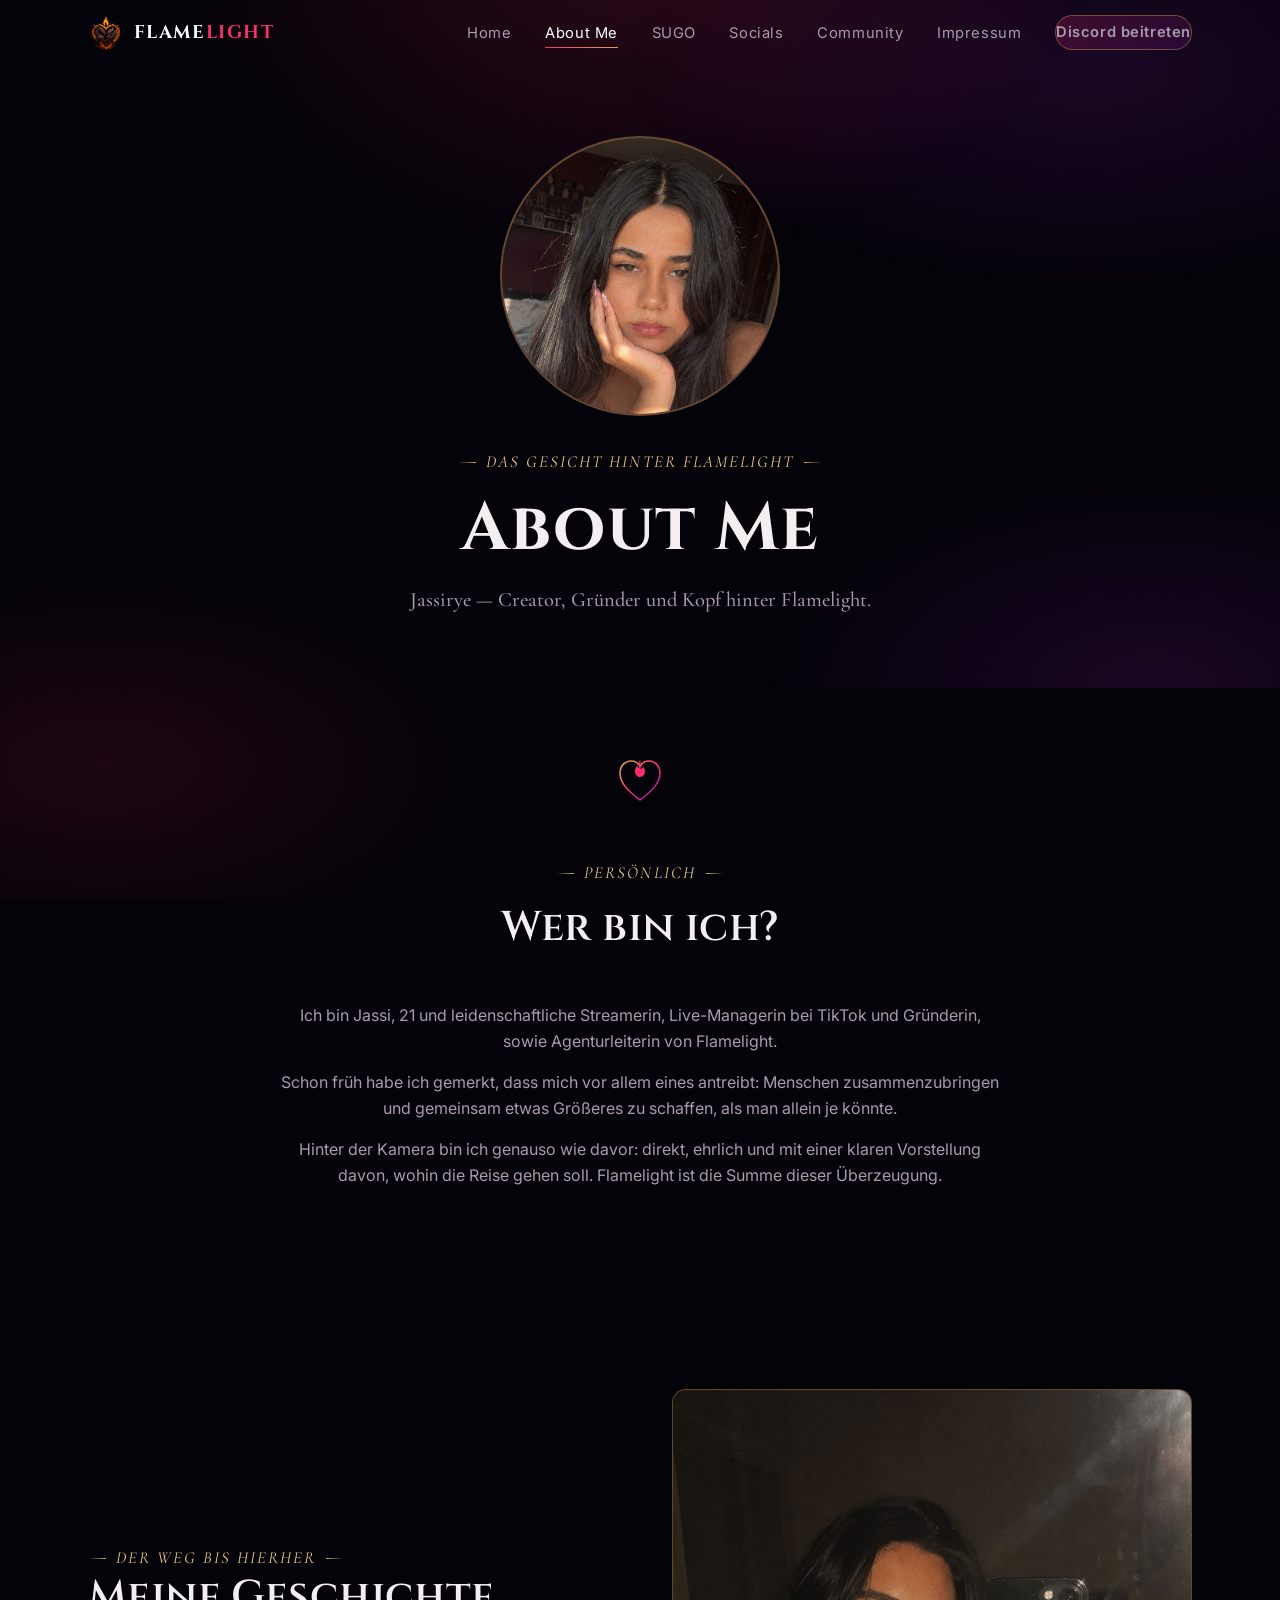
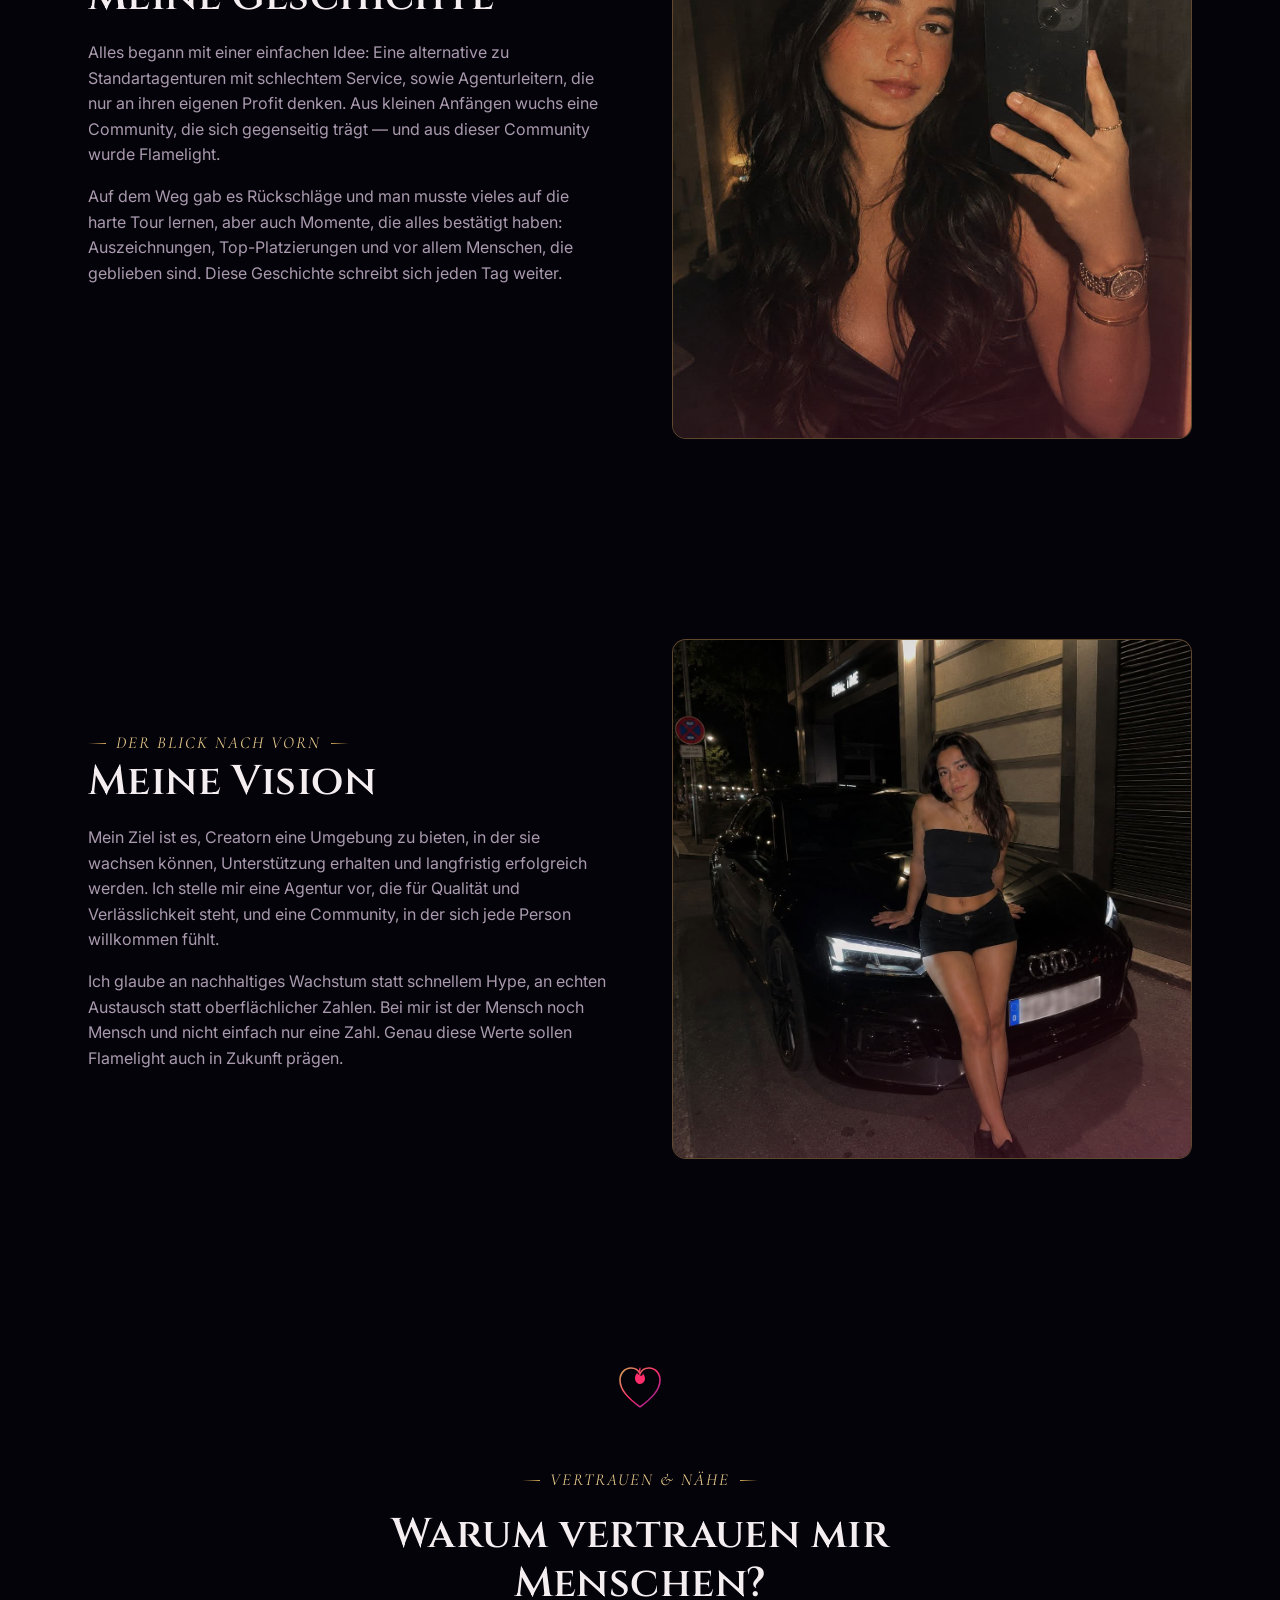
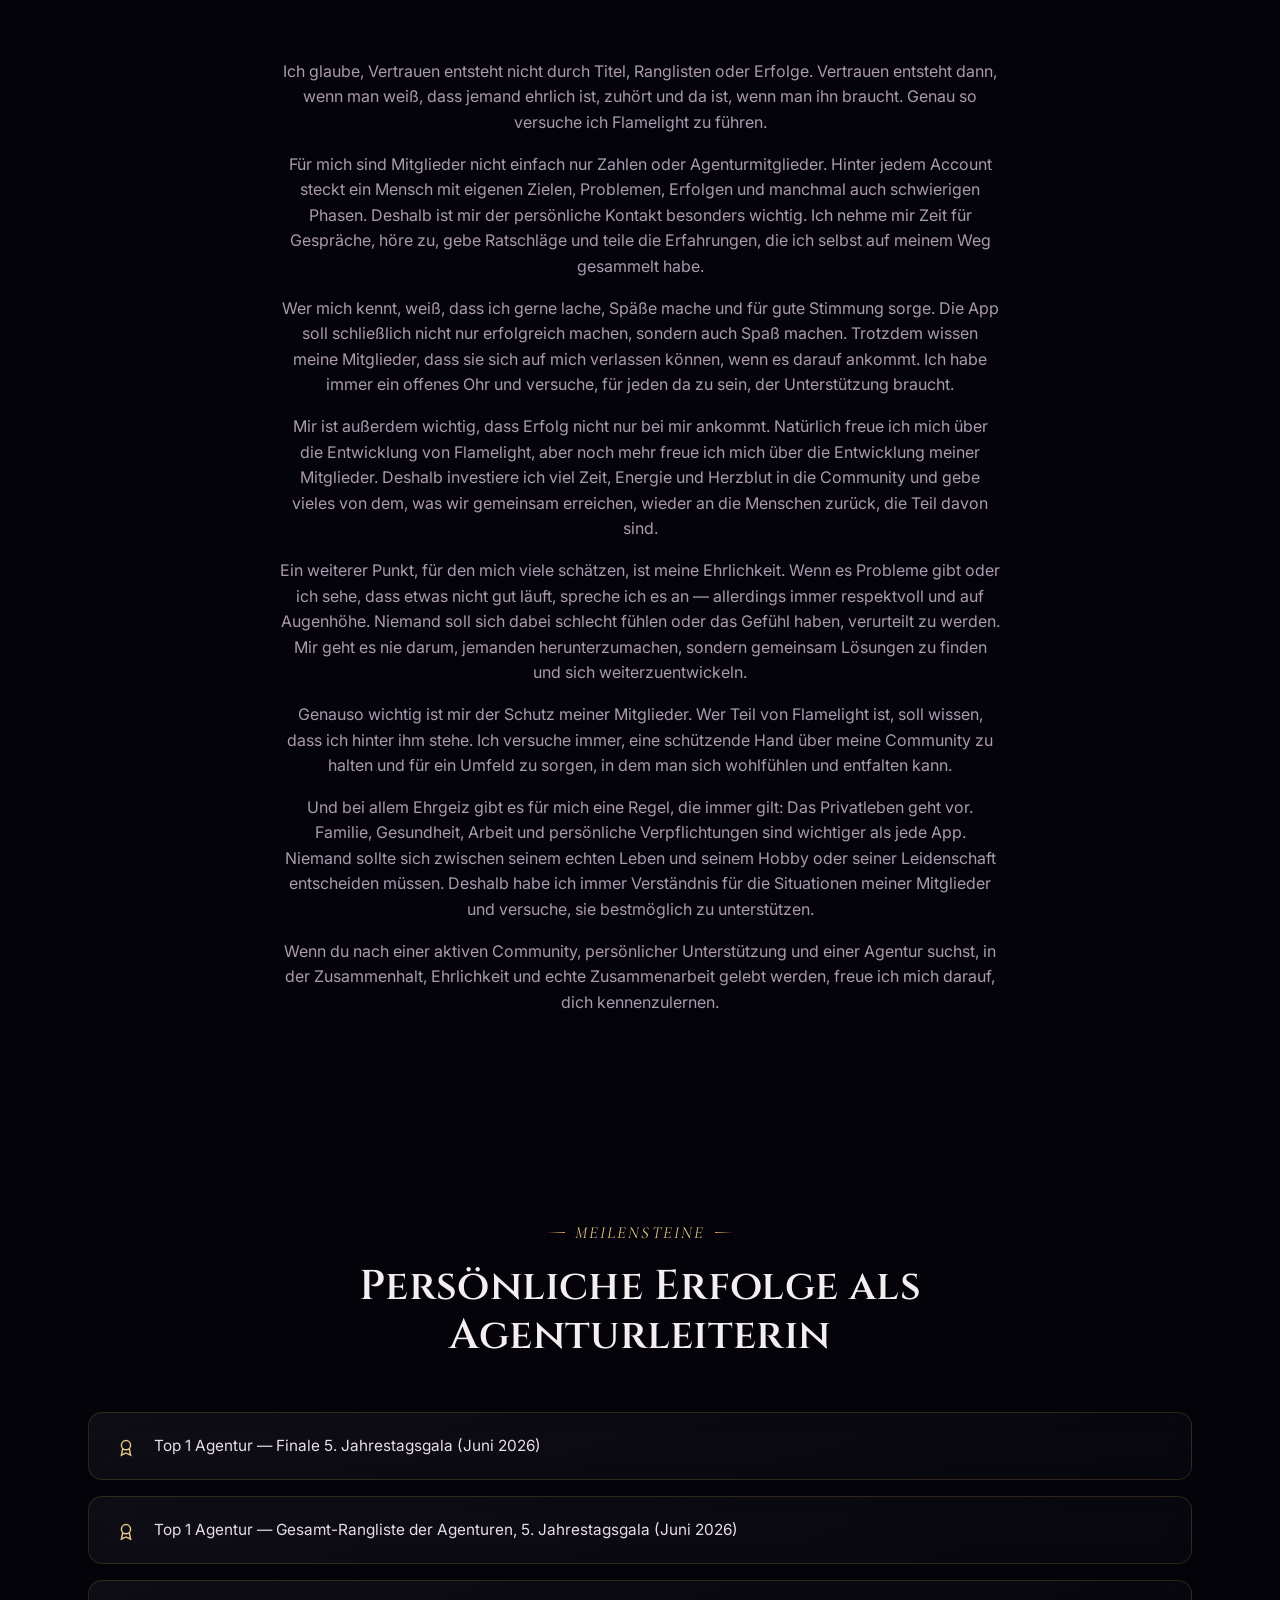
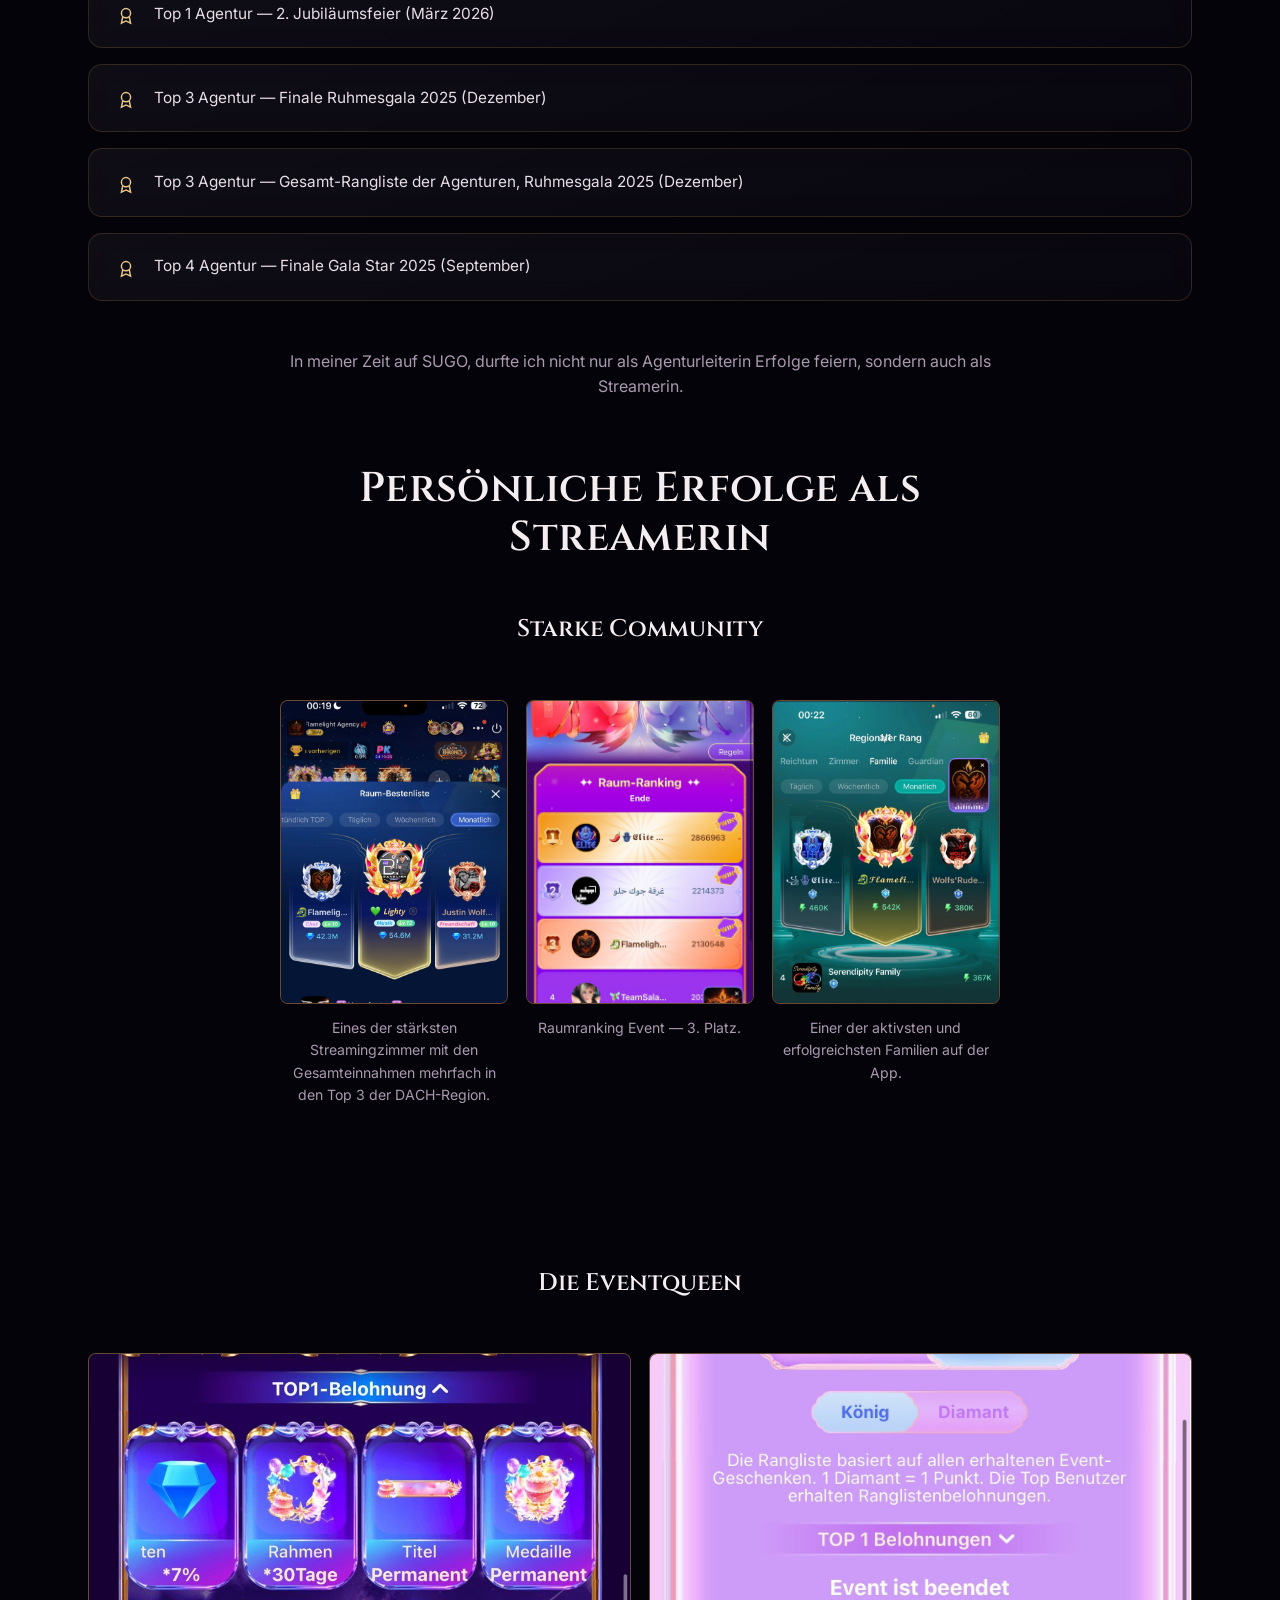
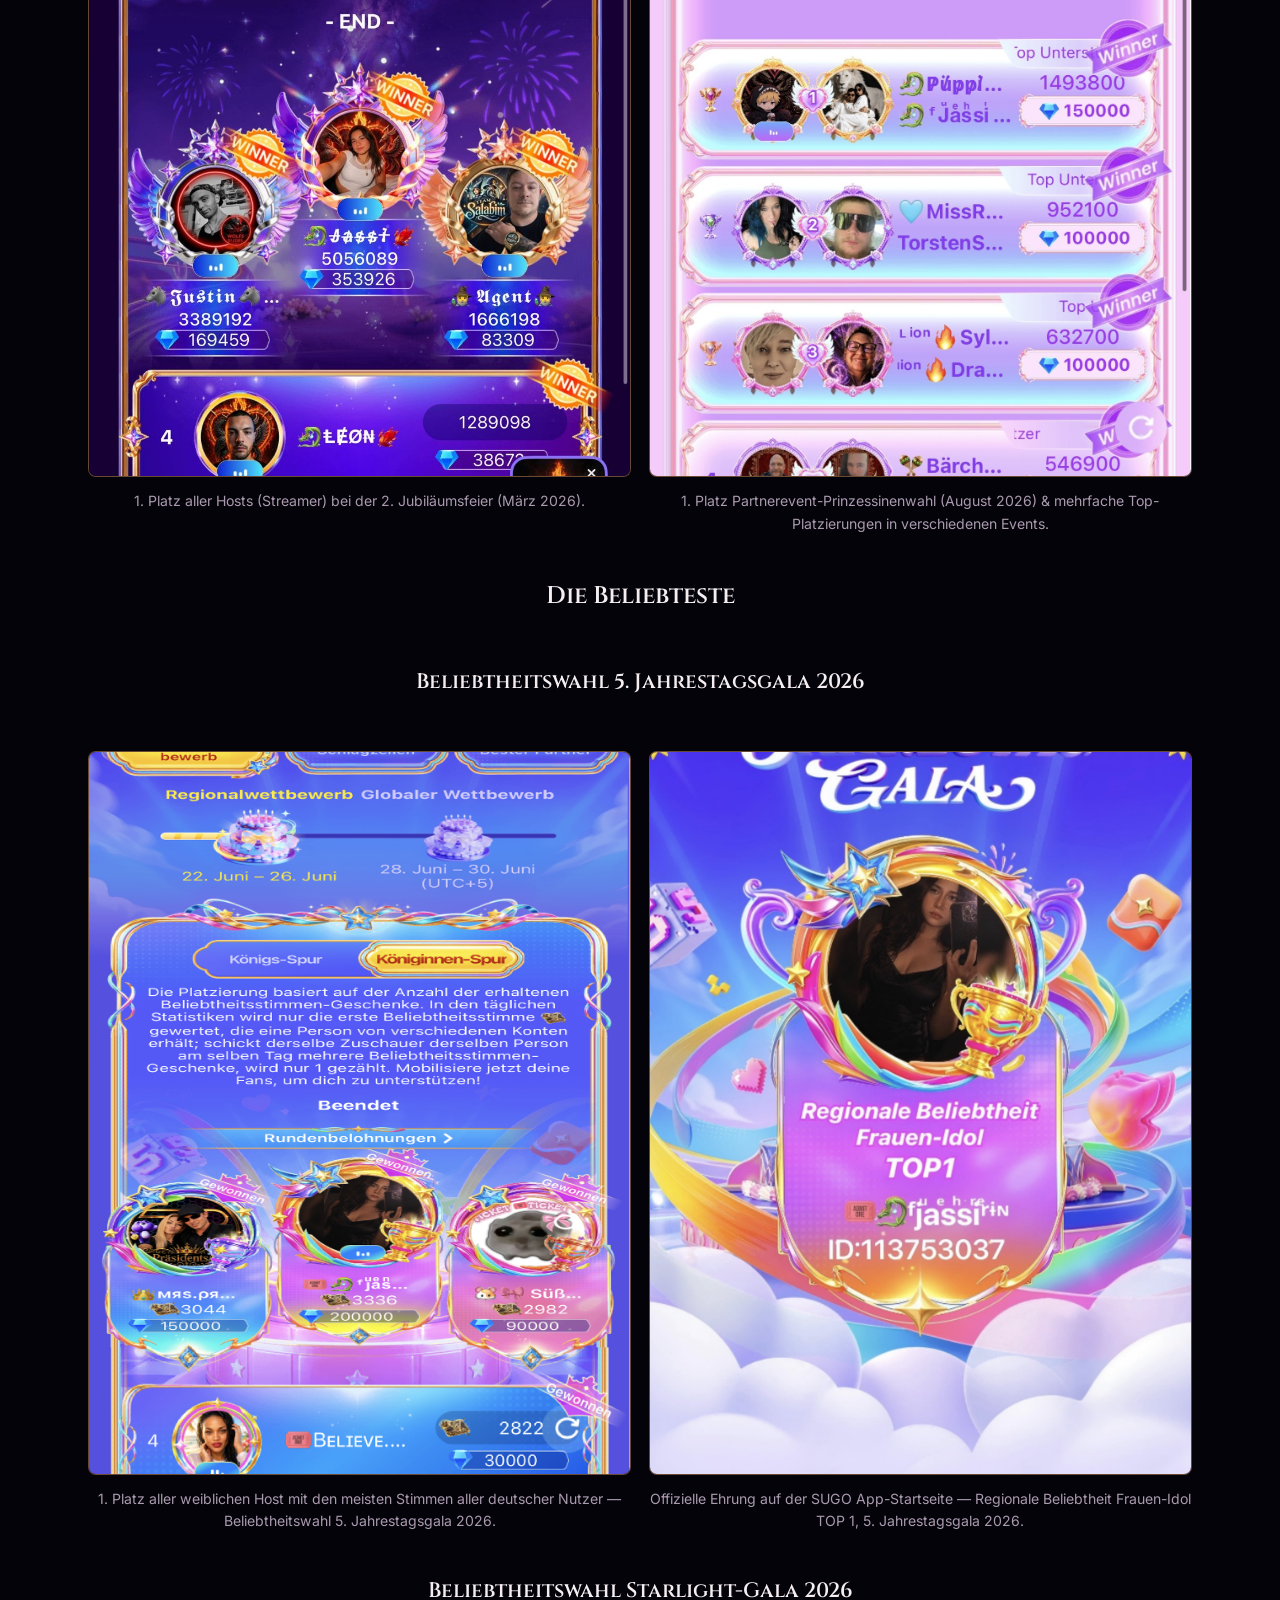
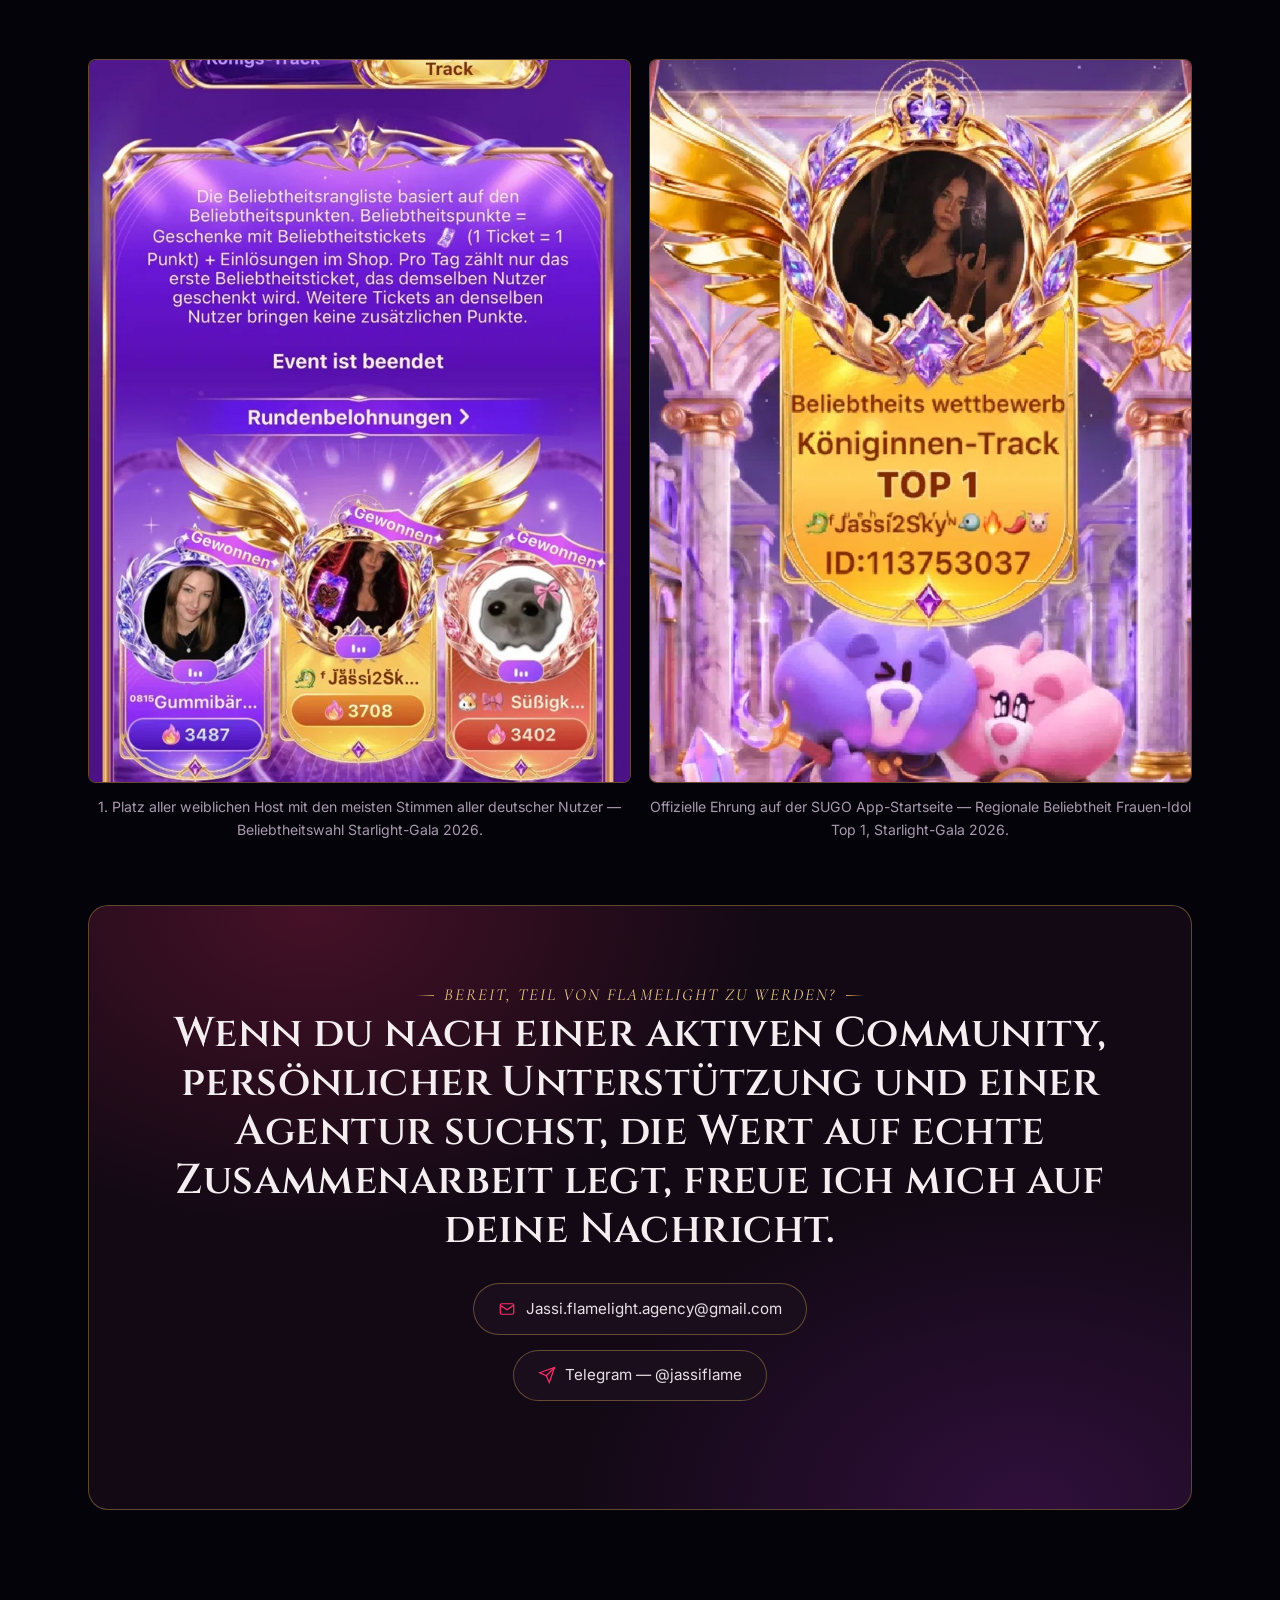
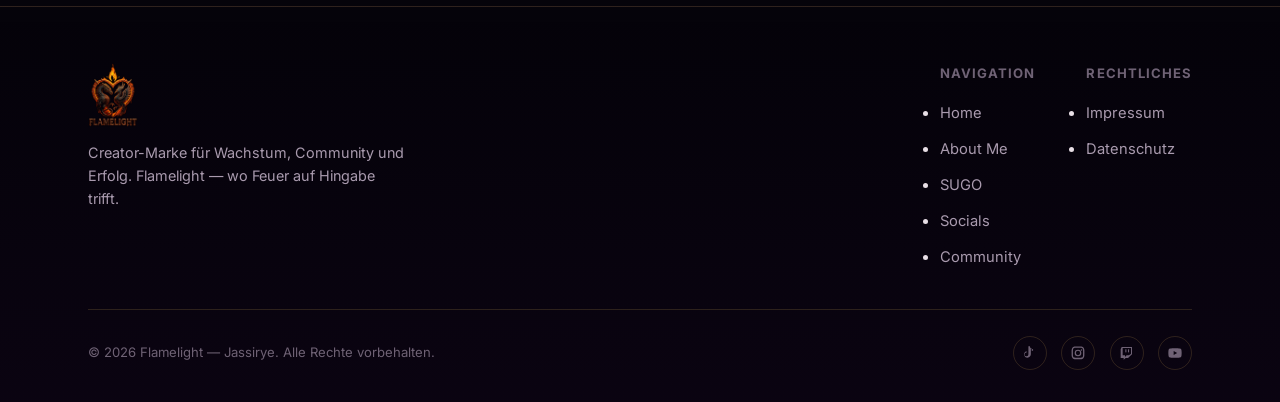
==== about.html @ b711d0cf "Update about.html" ====
<!DOCTYPE html>
<html lang="de">
<head>
<meta charset="UTF-8">
<meta name="viewport" content="width=device-width, initial-scale=1.0">
<title>About Me — Flamelight | Jassirye</title>
<meta name="description" content="Lerne Jassirye kennen — Geschichte, Vision und persönliche Erfolge hinter der Marke Flamelight.">
<meta name="keywords" content="Jassirye, About, Flamelight, Geschichte, Vision, Erfolge">
<meta name="author" content="Jassirye">
<link rel="canonical" href="https://jassirye.github.io/flamelight/about.html">

<meta property="og:type" content="profile">
<meta property="og:title" content="About Me — Flamelight">
<meta property="og:description" content="Lerne Jassirye kennen — Geschichte, Vision und persönliche Erfolge hinter Flamelight.">
<meta property="og:image" content="assets/banner.jpg">
<meta property="og:url" content="https://jassirye.github.io/flamelight/about.html">
<meta name="twitter:card" content="summary_large_image">

<link rel="icon" type="image/svg+xml" href="data:image/svg+xml,%3Csvg xmlns='http://www.w3.org/2000/svg' viewBox='0 0 24 24'%3E%3Cpath fill='%23ff2d6b' d='M12 2c1 3-1 4-1 6 0 1.5 1 2.5 2 2.5 1.3 0 2-1.2 1.7-2.7C16.5 9 18 11 18 13.5 18 18 14.5 21 12 21s-6-3-6-7.5c0-3 1.7-5 3-6.5-.3 1.5.3 2.5 1.3 2.5 1 0 1.2-1 .9-2C10.8 6 11.2 4 12 2Z'/%3E%3C/svg%3E">

<link rel="preconnect" href="https://fonts.googleapis.com">
<link rel="preconnect" href="https://fonts.gstatic.com" crossorigin>
<link rel="stylesheet" href="style.css">
</head>
<body>
<a href="#main" class="skip-link">Zum Inhalt springen</a>

<header class="site-header">
  <div class="container nav-inner">
    <a href="index.html" class="brand">
      <img class="brand-mark" src="assets/logo-icon.png" alt="Flamelight Logo">
      <span class="brand-name">FLAME<span>LIGHT</span></span>
    </a>
    <button class="nav-toggle" aria-label="Menü öffnen" aria-expanded="false">
      <span></span><span></span><span></span>
    </button>
    <nav>
      <ul class="nav-links">
        <li><a href="index.html">Home</a></li>
        <li><a href="about.html">About Me</a></li>
        <li><a href="sugo.html">SUGO</a></li>
        <li><a href="socials.html">Socials</a></li>
        <li><a href="community.html">Community</a></li>
        <li><a href="impressum.html">Impressum</a></li>
        <li><a href="https://discord.gg/7aUsTAuQSd" class="nav-cta" target="_blank" rel="noopener">Discord beitreten</a></li>
      </ul>
    </nav>
  </div>
</header>
<div class="nav-scrim"></div>

<main id="main">

  <!-- ================= HERO / PROFIL ================= -->
  <section class="page-hero about-hero">
    <div class="container">
      <div class="profile-frame reveal">
        <img src="assets/profile.jpg" alt="Jassi — Gründerin von Flamelight" style="object-position: center 22%;">
      </div>
      <span class="eyebrow">Das Gesicht hinter Flamelight</span>
      <h1>About Me</h1>
      <p class="lede">Jassirye — Creator, Gründer und Kopf hinter Flamelight.</p>
    </div>
  </section>

  <div class="container">
    <div class="story-grid">

      <!-- ================= WER BIN ICH ================= -->
      <section class="section-tight">
        <div class="heart-divider reveal" aria-hidden="true">
          <svg viewBox="0 0 56 56" fill="none"><path class="hd-path" d="M28 48C16 39 8 31 8 21c0-7 5-12 11-12 4 0 7.5 2.3 9 5.7C29.5 11.3 33 9 37 9c6 0 11 5 11 12 0 10-8 18-20 27Z" stroke="url(#a1)" stroke-width="1.6"/><path class="hd-flame" d="M28 8c1.4 3 0 4.4-0.5 6.2-0.4 1.4 0.4 2.6 1.6 2.6 1.4 0 2-1.4 1.6-2.8C32 16 33 17.6 33 19.6c0 3-2.2 5.4-5 5.4s-5-2.6-5-5.8c0-2.6 1.4-4.4 2.6-5.6-0.3 1.2 0.2 2 1 2 0.8 0 1-0.8 0.7-1.6C26.5 12 27 10 28 8Z" fill="#ff2d6b"/><defs><linearGradient id="a1" x1="8" y1="9" x2="48" y2="48" gradientUnits="userSpaceOnUse"><stop stop-color="#d4a857"/><stop offset="0.5" stop-color="#ff2d6b"/><stop offset="1" stop-color="#7c1fa0"/></linearGradient></defs></svg>
        </div>
        <div class="section-head reveal">
          <span class="eyebrow">Persönlich</span>
          <h2>Wer bin ich?</h2>
        </div>
        <div class="text-block reveal" style="max-width:720px;margin:0 auto;text-align:center;">
          <p>
            Ich bin Jassi, 21 und leidenschaftliche Streamerin, Live-Managerin bei TikTok und Gründerin, sowie Agenturleiterin von Flamelight.
          </p>
          <p>
            Schon früh habe ich gemerkt, dass mich vor allem eines antreibt: Menschen zusammenzubringen und gemeinsam etwas Größeres zu schaffen, als man allein je könnte.
          </p>
          <p>
            Hinter der Kamera bin ich genauso wie davor: direkt, ehrlich und mit einer klaren Vorstellung davon, wohin die Reise gehen soll. Flamelight ist die Summe dieser Überzeugung.
          </p>
        </div>
      </section>

      <!-- ================= MEINE GESCHICHTE ================= -->
      <section class="section-tight">
        <div class="split">
          <div class="reveal">
            <span class="eyebrow">Der Weg bis hierher</span>
            <h2>Meine Geschichte</h2>
            <div class="text-block" style="margin-top:1.2rem;">
              <p>
                Alles begann mit einer einfachen Idee: Eine alternative zu Standartagenturen mit schlechtem Service, sowie Agenturleitern, die nur an ihren eigenen Profit denken. Aus kleinen Anfängen wuchs eine Community, die sich gegenseitig trägt — und aus dieser Community wurde Flamelight.
              </p>
              <p>
                Auf dem Weg gab es Rückschläge und man musste vieles auf die harte Tour lernen, aber auch Momente, die alles bestätigt haben: Auszeichnungen, Top-Platzierungen und vor allem Menschen, die geblieben sind. Diese Geschichte schreibt sich jeden Tag weiter.
              </p>
            </div>
          </div>
          <div class="split-media reveal">
            <div class="frame frame-ratio-portrait">
              <img src="assets/about-1.jpg" alt="Jassi — Meine Geschichte" style="width:100%;height:100%;object-fit:cover;object-position:center 18%;">
            </div>
          </div>
        </div>
      </section>

      <!-- ================= MEINE VISION ================= -->
      <section class="section-tight">
        <div class="split">
          <div class="split-media reveal" style="order:2;">
            <div class="frame frame-ratio-square">
              <img src="assets/about-2.jpg" alt="Jassi — Meine Vision" style="width:100%;height:100%;object-fit:cover;object-position:60% 25%;">
            </div>
          </div>
          <div class="reveal" style="order:1;">
            <span class="eyebrow">Der Blick nach vorn</span>
            <h2>Meine Vision</h2>
            <div class="text-block" style="margin-top:1.2rem;">
              <p>
                Mein Ziel ist es, Creatorn eine Umgebung zu bieten, in der sie wachsen können, Unterstützung erhalten und langfristig erfolgreich werden.
                Ich stelle mir eine Agentur vor, die für Qualität und Verlässlichkeit steht, und eine Community, in der sich jede Person willkommen fühlt.
              </p>
              <p>
                Ich glaube an nachhaltiges Wachstum statt schnellem Hype, an echten Austausch statt oberflächlicher Zahlen. Bei mir ist der Mensch noch Mensch und nicht einfach nur eine Zahl. Genau diese Werte sollen Flamelight auch in Zukunft prägen.
              </p>
            </div>
          </div>
        </div>
      </section>

      <!-- ================= Warum vertrauen mir Menschen? ================= -->
       <section class="section-tight">
        <div class="heart-divider reveal" aria-hidden="true">
          <svg viewBox="0 0 56 56" fill="none"><path class="hd-path" d="M28 48C16 39 8 31 8 21c0-7 5-12 11-12 4 0 7.5 2.3 9 5.7C29.5 11.3 33 9 37 9c6 0 11 5 11 12 0 10-8 18-20 27Z" stroke="url(#a-trust)" stroke-width="1.6"/><path class="hd-flame" d="M28 8c1.4 3 0 4.4-0.5 6.2-0.4 1.4 0.4 2.6 1.6 2.6 1.4 0 2-1.4 1.6-2.8C32 16 33 17.6 33 19.6c0 3-2.2 5.4-5 5.4s-5-2.6-5-5.8c0-2.6 1.4-4.4 2.6-5.6-0.3 1.2 0.2 2 1 2 0.8 0 1-0.8 0.7-1.6C26.5 12 27 10 28 8Z" fill="#ff2d6b"/><defs><linearGradient id="a-trust" x1="8" y1="9" x2="48" y2="48" gradientUnits="userSpaceOnUse"><stop stop-color="#d4a857"/><stop offset="0.5" stop-color="#ff2d6b"/><stop offset="1" stop-color="#7c1fa0"/></linearGradient></defs></svg>
        </div>
        <div class="section-head reveal">
          <span class="eyebrow">Vertrauen &amp; Nähe</span>
          <h2>Warum vertrauen mir Menschen?</h2>
        </div>
        <div class="text-block reveal" style="max-width:720px;margin:0 auto;text-align:center;">
          <p>
            Ich glaube, Vertrauen entsteht nicht durch Titel, Ranglisten oder Erfolge. Vertrauen entsteht dann, wenn man weiß, dass jemand ehrlich ist, zuhört und da ist, wenn man ihn braucht. Genau so versuche ich Flamelight zu führen.
          </p>
          <p>
            Für mich sind Mitglieder nicht einfach nur Zahlen oder Agenturmitglieder. Hinter jedem Account steckt ein Mensch mit eigenen Zielen, Problemen, Erfolgen und manchmal auch schwierigen Phasen. Deshalb ist mir der persönliche Kontakt besonders wichtig. Ich nehme mir Zeit für Gespräche, höre zu, gebe Ratschläge und teile die Erfahrungen, die ich selbst auf meinem Weg gesammelt habe.
          </p>
          <p>
            Wer mich kennt, weiß, dass ich gerne lache, Späße mache und für gute Stimmung sorge. Die App soll schließlich nicht nur erfolgreich machen, sondern auch Spaß machen. Trotzdem wissen meine Mitglieder, dass sie sich auf mich verlassen können, wenn es darauf ankommt. Ich habe immer ein offenes Ohr und versuche, für jeden da zu sein, der Unterstützung braucht.
          </p>
          <p>
            Mir ist außerdem wichtig, dass Erfolg nicht nur bei mir ankommt. Natürlich freue ich mich über die Entwicklung von Flamelight, aber noch mehr freue ich mich über die Entwicklung meiner Mitglieder. Deshalb investiere ich viel Zeit, Energie und Herzblut in die Community und gebe vieles von dem, was wir gemeinsam erreichen, wieder an die Menschen zurück, die Teil davon sind.
          </p>
          <p>
            Ein weiterer Punkt, für den mich viele schätzen, ist meine Ehrlichkeit. Wenn es Probleme gibt oder ich sehe, dass etwas nicht gut läuft, spreche ich es an — allerdings immer respektvoll und auf Augenhöhe. Niemand soll sich dabei schlecht fühlen oder das Gefühl haben, verurteilt zu werden. Mir geht es nie darum, jemanden herunterzumachen, sondern gemeinsam Lösungen zu finden und sich weiterzuentwickeln.
          </p>
          <p>
            Genauso wichtig ist mir der Schutz meiner Mitglieder. Wer Teil von Flamelight ist, soll wissen, dass ich hinter ihm stehe. Ich versuche immer, eine schützende Hand über meine Community zu halten und für ein Umfeld zu sorgen, in dem man sich wohlfühlen und entfalten kann.
          </p>
          <p>
            Und bei allem Ehrgeiz gibt es für mich eine Regel, die immer gilt: Das Privatleben geht vor. Familie, Gesundheit, Arbeit und persönliche Verpflichtungen sind wichtiger als jede App. Niemand sollte sich zwischen seinem echten Leben und seinem Hobby oder seiner Leidenschaft entscheiden müssen. Deshalb habe ich immer Verständnis für die Situationen meiner Mitglieder und versuche, sie bestmöglich zu unterstützen.
          </p>
          <p>
            Wenn du nach einer aktiven Community, persönlicher Unterstützung und einer Agentur suchst, in der Zusammenhalt, Ehrlichkeit und echte Zusammenarbeit gelebt werden, freue ich mich darauf, dich kennenzulernen.
          </p>
        </div>
      </section>
      
      <!-- =================  ERFOLGE ================= -->
      <section class="section-tight">
        <div class="section-head reveal">
          <span class="eyebrow">Meilensteine</span>
          <h2>Persönliche Erfolge als Agenturleiterin</h2>
        </div>
        <div class="ach-list reveal">
          <div class="ach-item glass">
            <svg class="ach-icon" viewBox="0 0 24 24" fill="none" stroke="currentColor" stroke-width="1.6"><path d="M12 15a5 5 0 1 0 0-10 5 5 0 0 0 0 10Z"/><path d="M8.5 13.5 7 21l5-2.5L17 21l-1.5-7.5"/></svg>
            <p>Top 1 Agentur — Finale 5. Jahrestagsgala (Juni 2026)</p>
          </div>
          <div class="ach-item glass">
            <svg class="ach-icon" viewBox="0 0 24 24" fill="none" stroke="currentColor" stroke-width="1.6"><path d="M12 15a5 5 0 1 0 0-10 5 5 0 0 0 0 10Z"/><path d="M8.5 13.5 7 21l5-2.5L17 21l-1.5-7.5"/></svg>
            <p>Top 1 Agentur — Gesamt-Rangliste der Agenturen, 5. Jahrestagsgala (Juni 2026)</p>
          </div>
          <div class="ach-item glass">
            <svg class="ach-icon" viewBox="0 0 24 24" fill="none" stroke="currentColor" stroke-width="1.6"><path d="M12 15a5 5 0 1 0 0-10 5 5 0 0 0 0 10Z"/><path d="M8.5 13.5 7 21l5-2.5L17 21l-1.5-7.5"/></svg>
            <p>Top 1 Agentur — 2. Jubiläumsfeier (März 2026)</p>
          </div>
          <div class="ach-item glass">
            <svg class="ach-icon" viewBox="0 0 24 24" fill="none" stroke="currentColor" stroke-width="1.6"><path d="M12 15a5 5 0 1 0 0-10 5 5 0 0 0 0 10Z"/><path d="M8.5 13.5 7 21l5-2.5L17 21l-1.5-7.5"/></svg>
            <p>Top 3 Agentur — Finale Ruhmesgala 2025 (Dezember)</p>
          </div>
          <div class="ach-item glass">
            <svg class="ach-icon" viewBox="0 0 24 24" fill="none" stroke="currentColor" stroke-width="1.6"><path d="M12 15a5 5 0 1 0 0-10 5 5 0 0 0 0 10Z"/><path d="M8.5 13.5 7 21l5-2.5L17 21l-1.5-7.5"/></svg>
            <p>Top 3 Agentur — Gesamt-Rangliste der Agenturen, Ruhmesgala 2025 (Dezember)</p>
          </div>
          <div class="ach-item glass">
            <svg class="ach-icon" viewBox="0 0 24 24" fill="none" stroke="currentColor" stroke-width="1.6"><path d="M12 15a5 5 0 1 0 0-10 5 5 0 0 0 0 10Z"/><path d="M8.5 13.5 7 21l5-2.5L17 21l-1.5-7.5"/></svg>
            <p>Top 4 Agentur — Finale Gala Star 2025 (September)</p>
          </div>
        </div>

        <div class="text-block reveal" style="max-width:760px;margin:3rem auto 0;text-align:center;">
          <p>
            In meiner Zeit auf SUGO, durfte ich nicht nur als Agenturleiterin Erfolge feiern, sondern auch als Streamerin.
          </p>
        </div>
        
        <!-- ================= Community ERFOLGE ================= -->
        <section class="section-tight">
          <div class="section-head reveal">
            <h2>Persönliche Erfolge als Streamerin</h2>
        
         <div class="section-head reveal" style="margin-top:3rem;">
          <h3>Starke Community</h3>
        </div>
        <div class="gallery-3 reveal">
          <div>
            <div class="gallery-item has-image">
              <img src="assets/about-raum-1.jpg" alt="Streamingzimmer in den Top 3 der DACH-Region" loading="lazy">
            </div>
            <p style="margin-top:0.8rem;text-align:center;color:var(--ink-dim);font-size:0.88rem;">Eines der stärksten Streamingzimmer mit den Gesamteinnahmen mehrfach in den Top 3 der DACH-Region.</p>
          </div>
          <div>
            <div class="gallery-item has-image">
              <img src="assets/about-raum-2.jpg" alt="3. Platz beim Raumranking Event" loading="lazy">
            </div>
            <p style="margin-top:0.8rem;text-align:center;color:var(--ink-dim);font-size:0.88rem;">Raumranking Event — 3. Platz.</p>
          </div>
          <div>
            <div class="gallery-item has-image">
              <img src="assets/about-familie-1.jpg" alt="Familiengruppe in den Top 3 der DACH-Region, beste Platzierung 1. Platz" loading="lazy">
            </div>
            <p style="margin-top:0.8rem;text-align:center;color:var(--ink-dim);font-size:0.88rem;">Einer der aktivsten und erfolgreichsten Familien auf der App.</p>
          </div>
        </div>
      </section>
        

      <!-- ================= ALS STREAMERIN ================= -->
        <div class="section-head reveal" style="margin-top:2.6rem;">
          <h3>Die Eventqueen</h3>
        </div>

        <div class="reveal">
          <div class="gallery-2" style="margin-top:1.6rem;">
            <div>
              <div class="gallery-item has-image">
                <img src="assets/about-host-1.jpg" alt="1. Platz aller Hosts bei der 2. Jubiläumsfeier, März 2026" loading="lazy">
              </div>
              <p style="margin-top:0.8rem;text-align:center;color:var(--ink-dim);font-size:0.88rem;">1. Platz aller Hosts (Streamer) bei der 2. Jubiläumsfeier (März 2026).</p>
            </div>
            <div>
              <div class="gallery-item has-image">
                <img src="assets/Prinzessin-Event.jpg" alt="1. Platz Prinzessinenwahl August 2026" loading="lazy">
              </div>
              <p style="margin-top:0.8rem;text-align:center;color:var(--ink-dim);font-size:0.88rem;">1. Platz Partnerevent-Prinzessinenwahl (August 2026) &amp; mehrfache Top-Platzierungen in verschiedenen Events.</p>
            </div>
          </div>
        </div>

      <div class="section-head reveal" style="margin-top:2.6rem;">
          <h3>Die Beliebteste</h3>
        </div>

    <div class="section-head reveal" style="margin-top:2.6rem;">
          <h3 style="font-family:var(--font-display);font-size:1.3rem;">Beliebtheitswahl 5. Jahrestagsgala 2026</h3>
        </div>
      
        <div class="reveal">
          <div class="gallery-2" style="margin-top:1.6rem;">
            <div>
              <div class="gallery-item has-image">
                <img src="assets/Beliebtheit.png" alt="1. Platz Beliebtheitswahl 5. Jahrestagsgala 2026" loading="lazy">
              </div>
              <p style="margin-top:0.8rem;text-align:center;color:var(--ink-dim);font-size:0.88rem;">1. Platz aller weiblichen Host mit den meisten Stimmen aller deutscher Nutzer — Beliebtheitswahl 5. Jahrestagsgala 2026.</p>
            </div>
            <div>
              <div class="gallery-item has-image">
                <img src="assets/ehrung_startseite.png" alt="Offizielle Ehrung auf der SUGO App-Startseite" loading="lazy">
              </div>
              <p style="margin-top:0.8rem;text-align:center;color:var(--ink-dim);font-size:0.88rem;">Offizielle Ehrung auf der SUGO App-Startseite — Regionale Beliebtheit Frauen-Idol TOP 1, 5. Jahrestagsgala 2026.</p>
            </div>
          </div>
        </div>

       <div class="section-head reveal" style="margin-top:2.6rem;">
          <h3 style="font-family:var(--font-display);font-size:1.3rem;">Beliebtheitswahl Starlight-Gala 2026</h3>
        </div>
      
        <div class="reveal">
          <div class="gallery-2" style="margin-top:1.6rem;">
            <div>
              <div class="gallery-item has-image">
                <img src="assets/starlight_top1.jpg" alt="TOP 1 Beliebtheitswahl Starlight-Gala" loading="lazy"> 
              </div>
              <p style="margin-top:0.8rem;text-align:center;color:var(--ink-dim);font-size:0.88rem;">1. Platz aller weiblichen Host mit den meisten Stimmen aller deutscher Nutzer — Beliebtheitswahl Starlight-Gala 2026.</p>
            </div>
            <div>
              <div class="gallery-item has-image">
                <img src="assets/starlight_beliebtheit.jpg" alt="Offizielle TOP 1 Auszeichnung Starlight-Gala" loading="lazy">
              </div>
              <p style="margin-top:0.8rem;text-align:center;color:var(--ink-dim);font-size:0.88rem;">Offizielle Ehrung auf der SUGO App-Startseite — Regionale Beliebtheit Frauen-Idol Top 1, Starlight-Gala 2026.</p>
            </div>
          </div>
        </div>
             
      <!-- ================= KONTAKT ================= -->
      <section class="section-tight" style="padding-bottom:2rem;">
        <div class="cta-band reveal">
          <span class="eyebrow">Bereit, Teil von Flamelight zu werden?</span>
          <h2>Wenn du nach einer aktiven Community, persönlicher Unterstützung und einer Agentur suchst, die Wert auf echte Zusammenarbeit legt, freue ich mich auf deine Nachricht.</h2>
          <div class="contact-options">
            <a href="mailto:Jassi.flamelight.agency@gmail.com" class="contact-option">
              <svg viewBox="0 0 24 24" fill="none" stroke="currentColor" stroke-width="1.6" aria-hidden="true"><rect x="3" y="5" width="18" height="14" rx="2"/><path d="m3 7 9 6 9-6"/></svg>
              <span>Jassi.flamelight.agency@gmail.com</span>
            </a>
            <a href="https://t.me/jassiflame" target="_blank" rel="noopener" class="contact-option">
              <svg viewBox="0 0 24 24" fill="none" stroke="currentColor" stroke-width="1.6" aria-hidden="true"><path d="M22 2 11 13"/><path d="M22 2l-7 20-4-9-9-4Z"/></svg>
              <span>Telegram — @jassiflame</span>
            </a>
          </div>
         
        </div>
      </section>

    </div>
  </div>

</main>

<footer class="site-footer">
  <div class="container">
    <div class="footer-top">
      <div class="footer-brand">
        <a href="index.html" class="brand">
          <img class="brand-mark brand-mark--full" src="assets/logo-full.png" alt="Flamelight Logo">
        </a>
        <p>Creator-Marke für Wachstum, Community und Erfolg. Flamelight — wo Feuer auf Hingabe trifft.</p>
      </div>
      <div class="footer-cols">
        <div class="footer-col">
          <h4>Navigation</h4>
          <ul>
            <li><a href="index.html">Home</a></li>
            <li><a href="about.html">About Me</a></li>
            <li><a href="sugo.html">SUGO</a></li>
            <li><a href="socials.html">Socials</a></li>
            <li><a href="community.html">Community</a></li>
          </ul>
        </div>
        <div class="footer-col">
          <h4>Rechtliches</h4>
          <ul>
            <li><a href="impressum.html">Impressum</a></li>
            <li><a href="impressum.html#datenschutz">Datenschutz</a></li>
          </ul>
        </div>
      </div>
    </div>
    <div class="footer-bottom">
      <span>&copy; <span data-year>2026</span> Flamelight — Jassirye. Alle Rechte vorbehalten.</span>
      <div class="footer-socials">
        <a href="https://www.tiktok.com/@jassirye" target="_blank" rel="noopener" aria-label="TikTok"><svg viewBox="0 0 24 24" fill="currentColor"><path d="M16.6 5.8a4.7 4.7 0 0 1-3.3-1.4V14c0 2.8-2.3 5-5 5a5 5 0 0 1-1.4-9.8v2.2A2.8 2.8 0 1 0 9.6 14V2h2.3a4.7 4.7 0 0 0 4.7 4.4v2.4a7 7 0 0 1-2-.3V5.8Z"/></svg></a>
        <a href="https://www.instagram.com/jassirye" target="_blank" rel="noopener" aria-label="Instagram"><svg viewBox="0 0 24 24" fill="currentColor"><path d="M12 2.2c2.7 0 3 0 4 .05 1 .05 1.7.2 2.3.45a4.6 4.6 0 0 1 1.7 1.1 4.6 4.6 0 0 1 1.1 1.7c.25.6.4 1.3.45 2.3.05 1 .05 1.3.05 4s0 3-.05 4c-.05 1-.2 1.7-.45 2.3a4.6 4.6 0 0 1-1.1 1.7 4.6 4.6 0 0 1-1.7 1.1c-.6.25-1.3.4-2.3.45-1 .05-1.3.05-4 .05s-3 0-4-.05c-1-.05-1.7-.2-2.3-.45a4.6 4.6 0 0 1-1.7-1.1 4.6 4.6 0 0 1-1.1-1.7c-.25-.6-.4-1.3-.45-2.3-.05-1-.05-1.3-.05-4s0-3 .05-4c.05-1 .2-1.7.45-2.3a4.6 4.6 0 0 1 1.1-1.7 4.6 4.6 0 0 1 1.7-1.1c.6-.25 1.3-.4 2.3-.45 1-.05 1.3-.05 4-.05Zm0 1.8c-2.6 0-2.9 0-4 .05-.8.04-1.3.16-1.6.27a2.8 2.8 0 0 0-1 .67 2.8 2.8 0 0 0-.67 1c-.1.3-.23.8-.27 1.6-.05 1.1-.05 1.4-.05 4s0 2.9.05 4c.04.8.16 1.3.27 1.6.13.36.3.66.67 1 .34.36.64.55 1 .67.3.1.8.23 1.6.27 1.1.05 1.4.05 4 .05s2.9 0 4-.05c.8-.04 1.3-.16 1.6-.27.36-.13.66-.3 1-.67.36-.34.55-.64.67-1 .1-.3.23-.8.27-1.6.05-1.1.05-1.4.05-4s0-2.9-.05-4c-.04-.8-.16-1.3-.27-1.6a2.8 2.8 0 0 0-.67-1 2.8 2.8 0 0 0-1-.67c-.3-.1-.8-.23-1.6-.27-1.1-.05-1.4-.05-4-.05ZM12 7a5 5 0 1 1 0 10 5 5 0 0 1 0-10Zm0 1.8a3.2 3.2 0 1 0 0 6.4 3.2 3.2 0 0 0 0-6.4Zm5.3-2.3a1.15 1.15 0 1 1 0 2.3 1.15 1.15 0 0 1 0-2.3Z"/></svg></a>
        <a href="https://www.twitch.tv/jassirye" target="_blank" rel="noopener" aria-label="Twitch"><svg viewBox="0 0 24 24" fill="currentColor"><path d="M4 3 2.5 6.5v13H7V22l3-2.5h3.5L19.5 14V3H4Zm14 10-3 2.5h-3.5L9 18v-2.5H5.5v-11h12.5V13Z"/><rect x="13.5" y="6.5" width="1.6" height="4.5"/><rect x="9.5" y="6.5" width="1.6" height="4.5"/></svg></a>
        <a href="https://www.youtube.com/@jassirye" target="_blank" rel="noopener" aria-label="YouTube"><svg viewBox="0 0 24 24" fill="currentColor"><path d="M21.6 7.2a2.7 2.7 0 0 0-1.9-1.9C18 4.8 12 4.8 12 4.8s-6 0-7.7.5A2.7 2.7 0 0 0 2.4 7.2 28 28 0 0 0 2 12a28 28 0 0 0 .4 4.8 2.7 2.7 0 0 0 1.9 1.9c1.7.5 7.7.5 7.7.5s6 0 7.7-.5a2.7 2.7 0 0 0 1.9-1.9A28 28 0 0 0 22 12a28 28 0 0 0-.4-4.8ZM10 15V9l5.2 3L10 15Z"/></svg></a>
      </div>
    </div>
  </div>
</footer>

<button class="to-top" aria-label="Nach oben scrollen">
  <svg viewBox="0 0 24 24" fill="none" stroke="currentColor" stroke-width="2"><path d="M12 19V5M5 12l7-7 7 7"/></svg>
</button>

<script src="script.js"></script>
</body>
</html>
---- style.css ----
/* ==========================================================================
   FLAMELIGHT — Stylesheet
   A gothic-romantic creator brand: dragon & phoenix bound in an ember heart.
   ========================================================================== */

@import url('https://fonts.googleapis.com/css2?family=Cinzel:wght@400;500;600;700;900&family=Cormorant+Garamond:ital,wght@0,400;0,500;0,600;1,400&family=Inter:wght@400;500;600;700&display=swap');

:root {
  /* ---- Color tokens ------------------------------------------------- */
  --void:        #05030a;   /* page background */
  --panel:       #120914;   /* card / panel background, warmer black */
  --panel-2:     #1a0e1d;   /* elevated panel */
  --line:        rgba(212, 168, 87, 0.18); /* gold hairline */
  --line-strong: rgba(212, 168, 87, 0.4);

  --ember:       #ff2d6b;   /* primary accent — hot rose */
  --ember-dim:   #b81f4f;
  --violet:      #7c1fa0;   /* secondary accent — deep violet */
  --violet-dim:  #4f1466;
  --gold:        #d4a857;   /* ornamental gold */
  --gold-soft:   #e7c98a;

  --ink:         #e8dfe6;   /* body text, warm parchment-white */
  --ink-dim:     #a99aae;   /* muted text */
  --ink-faint:   #6f6275;

  /* ---- Type ----------------------------------------------------------*/
  --font-display: 'Cinzel', serif;
  --font-script:  'Cormorant Garamond', serif;
  --font-body:    'Inter', system-ui, sans-serif;

  /* ---- Layout ----------------------------------------------------------*/
  --max-w: 1200px;
  --pad: clamp(1.25rem, 4vw, 3rem);
  --radius: 14px;
  --radius-sm: 8px;

  --ease: cubic-bezier(0.16, 1, 0.3, 1);
}

/* ---- Reset ----------------------------------------------------------- */
*, *::before, *::after { box-sizing: border-box; }
html, body { margin: 0; padding: 0; }
img, svg { max-width: 100%; display: block; }
a { color: inherit; text-decoration: none; }
ul { margin: 0; padding: 0; }
button { font-family: inherit; cursor: pointer; }
h1, h2, h3, h4, p { margin: 0; }

html {
  scroll-behavior: smooth;
  -webkit-text-size-adjust: 100%;
}

@media (prefers-reduced-motion: reduce) {
  html { scroll-behavior: auto; }
  *, *::before, *::after {
    animation-duration: 0.001ms !important;
    animation-iteration-count: 1 !important;
    transition-duration: 0.001ms !important;
    scroll-behavior: auto !important;
  }
}

body {
  background: var(--void);
  color: var(--ink);
  font-family: var(--font-body);
  font-size: 16px;
  line-height: 1.6;
  overflow-x: hidden;
  position: relative;
}

/* Faint ambient nebula wash behind everything */
body::before {
  content: "";
  position: fixed;
  inset: 0;
  z-index: 0;
  pointer-events: none;
  background:
    radial-gradient(ellipse 60% 40% at 85% 8%, rgba(124, 31, 160, 0.18), transparent 60%),
    radial-gradient(ellipse 50% 35% at 8% 85%, rgba(255, 45, 107, 0.10), transparent 60%);
}

main, header, footer { position: relative; z-index: 1; }

:focus-visible {
  outline: 2px solid var(--gold-soft);
  outline-offset: 3px;
  border-radius: 4px;
}

::selection { background: var(--ember-dim); color: #fff; }

.container {
  max-width: var(--max-w);
  margin: 0 auto;
  padding: 0 var(--pad);
}

/* ---- Typography ------------------------------------------------------ */
.eyebrow {
  font-family: var(--font-script);
  font-style: italic;
  font-size: 1.05rem;
  letter-spacing: 0.12em;
  color: var(--gold-soft);
  text-transform: uppercase;
  display: inline-flex;
  align-items: center;
  gap: 0.6em;
}

.eyebrow::before, .eyebrow::after {
  content: "";
  width: 18px;
  height: 1px;
  background: linear-gradient(90deg, transparent, var(--gold));
}
.eyebrow::after { background: linear-gradient(90deg, var(--gold), transparent); }

h1, .h1 {
  font-family: var(--font-display);
  font-weight: 700;
  letter-spacing: 0.02em;
  font-size: clamp(2.4rem, 6vw, 4.2rem);
  line-height: 1.08;
  color: #f4eef0;
}

h2, .h2 {
  font-family: var(--font-display);
  font-weight: 600;
  font-size: clamp(1.8rem, 3.6vw, 2.6rem);
  line-height: 1.18;
  letter-spacing: 0.01em;
  color: #f4eef0;
}

h3, .h3 {
  font-family: var(--font-display);
  font-weight: 600;
  font-size: clamp(1.2rem, 2vw, 1.5rem);
  color: #f4eef0;
}

.lede {
  font-family: var(--font-script);
  font-size: clamp(1.15rem, 1.6vw, 1.4rem);
  color: var(--ink-dim);
  font-weight: 500;
  line-height: 1.5;
}

p { color: var(--ink-dim); }
.text-block p + p { margin-top: 1em; }

.gradient-text {
  background: linear-gradient(120deg, var(--gold-soft), var(--ember) 55%, var(--violet));
  -webkit-background-clip: text;
  background-clip: text;
  color: transparent;
}

/* ---- Skip link --------------------------------------------------------*/
.skip-link {
  position: absolute;
  left: -999px;
  top: 0;
  background: var(--ember);
  color: #fff;
  padding: 0.6em 1em;
  z-index: 999;
}
.skip-link:focus { left: 1rem; top: 1rem; }

/* ==========================================================================
   NAVIGATION
   ========================================================================== */
.site-header {
  position: fixed;
  top: 0;
  left: 0;
  right: 0;
  z-index: 100;
  padding: 0.9rem 0;
  transition: background 0.4s var(--ease), padding 0.4s var(--ease), border-color .4s var(--ease);
  border-bottom: 1px solid transparent;
}

.site-header.scrolled {
  background: rgba(5, 3, 10, 0.82);
  backdrop-filter: blur(14px) saturate(140%);
  -webkit-backdrop-filter: blur(14px) saturate(140%);
  border-bottom: 1px solid var(--line);
  padding: 0.6rem 0;
}

.nav-inner {
  display: flex;
  align-items: center;
  justify-content: space-between;
  gap: 1rem;
}

.brand {
  display: flex;
  align-items: center;
  gap: 0.6rem;
  font-family: var(--font-display);
  font-size: 1.15rem;
  letter-spacing: 0.08em;
  color: #fff;
  white-space: nowrap;
}

.brand-mark {
  width: 36px;
  height: 36px;
  flex-shrink: 0;
  object-fit: contain;
}

.brand-name { font-weight: 700; }
.brand-name span { color: var(--ember); }

.footer-brand .brand-mark--full {
  width: auto;
  height: 64px;
  object-fit: contain;
  flex-shrink: 0;
}

.nav-links {
  display: flex;
  align-items: center;
  gap: 2.1rem;
  list-style: none;
}

.nav-links a {
  font-size: 0.92rem;
  letter-spacing: 0.04em;
  color: var(--ink-dim);
  position: relative;
  padding: 0.3rem 0;
  transition: color 0.25s var(--ease);
}

.nav-links a::after {
  content: "";
  position: absolute;
  left: 0; bottom: -2px;
  width: 0; height: 1px;
  background: linear-gradient(90deg, var(--ember), var(--gold));
  transition: width 0.3s var(--ease);
}

.nav-links a:hover { color: var(--ink); }
.nav-links a:hover::after { width: 100%; }

.nav-links a.active { color: #fff; }
.nav-links a.active::after { width: 100%; }

.nav-cta {
  display: inline-flex;
  align-items: center;
  gap: 0.5rem;
  padding: 0.55rem 1.3rem;
  border-radius: 999px;
  border: 1px solid var(--line-strong);
  font-size: 0.85rem;
  font-weight: 600;
  letter-spacing: 0.03em;
  color: #fff;
  background: linear-gradient(135deg, rgba(255,45,107,0.18), rgba(124,31,160,0.18));
  transition: all 0.3s var(--ease);
  white-space: nowrap;
}
.nav-cta:hover {
  border-color: var(--ember);
  box-shadow: 0 0 24px rgba(255, 45, 107, 0.35);
  transform: translateY(-1px);
}

.nav-toggle {
  display: none;
  flex-direction: column;
  justify-content: center;
  gap: 5px;
  width: 38px;
  height: 38px;
  background: transparent;
  border: 1px solid var(--line);
  border-radius: 8px;
}
.nav-toggle span {
  display: block;
  width: 18px;
  height: 2px;
  margin: 0 auto;
  background: var(--ink);
  transition: transform 0.3s var(--ease), opacity 0.3s var(--ease);
}
.nav-toggle.open span:nth-child(1) { transform: translateY(7px) rotate(45deg); }
.nav-toggle.open span:nth-child(2) { opacity: 0; }
.nav-toggle.open span:nth-child(3) { transform: translateY(-7px) rotate(-45deg); }

@media (max-width: 860px) {
  .nav-toggle { display: flex; }
  .nav-inner > nav { display: contents; }
  .nav-links {
    position: fixed;
    inset: 0 0 0 auto;
    height: 100vh;
    width: min(78vw, 340px);
    background: linear-gradient(165deg, #0d0710 0%, var(--void) 70%);
    border-left: 1px solid var(--line);
    flex-direction: column;
    align-items: flex-start;
    justify-content: center;
    gap: 1.8rem;
    padding: 2rem var(--pad);
    transform: translateX(100%);
    transition: transform 0.4s var(--ease);
    z-index: 90;
  }
  .nav-links.open { transform: translateX(0); }
  .nav-links a { font-size: 1.2rem; }
  .nav-cta { order: -1; }
}

.nav-scrim {
  position: fixed;
  inset: 0;
  background: rgba(0,0,0,0.5);
  opacity: 0;
  pointer-events: none;
  transition: opacity 0.3s var(--ease);
  z-index: 80;
}
.nav-scrim.open { opacity: 1; pointer-events: auto; }

/* ==========================================================================
   HERO
   ========================================================================== */
.hero {
  position: relative;
  min-height: 100vh;
  display: flex;
  align-items: center;
  padding-top: 6rem;
  overflow: hidden;
  isolation: isolate;
}

.hero-bg {
  position: absolute;
  inset: 0;
  z-index: -2;
}
.hero-bg picture { display: block; width: 100%; height: 100%; }
.hero-bg img {
  width: 100%;
  height: 100%;
  object-fit: cover;
  object-position: center 38%;
  filter: saturate(1.05);
}
@media (max-width: 760px) {
  .hero-bg img { object-position: center 30%; }
}

.hero-bg::after {
  content: "";
  position: absolute;
  inset: 0;
  background:
    linear-gradient(180deg, rgba(5,3,10,0.35) 0%, rgba(5,3,10,0.15) 35%, rgba(5,3,10,0.65) 78%, var(--void) 100%),
    radial-gradient(ellipse 70% 60% at 50% 30%, transparent 40%, rgba(5,3,10,0.55) 100%);
}

.hero-embers {
  position: absolute;
  inset: 0;
  z-index: -1;
  pointer-events: none;
  overflow: hidden;
}
.ember {
  position: absolute;
  bottom: -10px;
  width: 4px;
  height: 4px;
  border-radius: 50%;
  background: var(--gold-soft);
  box-shadow: 0 0 8px 2px var(--ember);
  opacity: 0;
  animation: drift linear infinite;
}
@keyframes drift {
  0%   { opacity: 0; transform: translateY(0) translateX(0); }
  10%  { opacity: 0.9; }
  90%  { opacity: 0.5; }
  100% { opacity: 0; transform: translateY(-100vh) translateX(var(--dx, 30px)); }
}

.hero-content {
  position: relative;
  width: 100%;
  text-align: center;
  padding-bottom: 6rem;
}

.hero-content .eyebrow { margin-bottom: 1.4rem; justify-content: center; }

.hero h1 {
  text-shadow: 0 0 40px rgba(255, 45, 107, 0.35), 0 4px 24px rgba(0,0,0,0.6);
}

.hero .lede {
  max-width: 620px;
  margin: 1.4rem auto 0;
}

.hero-actions {
  display: flex;
  flex-wrap: wrap;
  justify-content: center;
  gap: 1rem;
  margin-top: 2.6rem;
}

.scroll-cue {
  position: absolute;
  bottom: 2rem;
  left: 50%;
  transform: translateX(-50%);
  display: flex;
  flex-direction: column;
  align-items: center;
  gap: 0.5rem;
  color: var(--ink-faint);
  font-size: 0.72rem;
  letter-spacing: 0.18em;
  text-transform: uppercase;
}
.scroll-cue .line {
  width: 1px;
  height: 34px;
  background: linear-gradient(180deg, var(--gold), transparent);
  animation: pulse-line 2.2s ease-in-out infinite;
}
@keyframes pulse-line {
  0%, 100% { opacity: 0.3; }
  50% { opacity: 1; }
}

/* Page hero (non-home, no banner image) */
.page-hero {
  position: relative;
  padding: 9rem 0 4.5rem;
  text-align: center;
  overflow: hidden;
}
.page-hero::before {
  content: "";
  position: absolute;
  inset: 0;
  z-index: -1;
  background:
    radial-gradient(ellipse 60% 80% at 50% -10%, rgba(255, 45, 107, 0.16), transparent 60%),
    radial-gradient(ellipse 50% 50% at 90% 100%, rgba(124, 31, 160, 0.18), transparent 60%);
}
.page-hero .eyebrow { justify-content: center; margin-bottom: 1.1rem; }
.page-hero .lede { max-width: 640px; margin: 1.2rem auto 0; }

/* ==========================================================================
   BUTTONS
   ========================================================================== */
.btn {
  position: relative;
  display: inline-flex;
  align-items: center;
  gap: 0.6rem;
  padding: 0.95rem 2.1rem;
  border-radius: 999px;
  font-family: var(--font-body);
  font-weight: 600;
  font-size: 0.95rem;
  letter-spacing: 0.02em;
  border: 1px solid transparent;
  transition: transform 0.3s var(--ease), box-shadow 0.3s var(--ease), border-color 0.3s var(--ease), background 0.3s var(--ease);
  white-space: nowrap;
}
.btn:active { transform: translateY(1px) scale(0.99); }

.btn-primary {
  color: #fff;
  background: linear-gradient(135deg, var(--ember) 0%, var(--ember-dim) 60%, var(--violet-dim) 130%);
  box-shadow: 0 8px 30px -8px rgba(255, 45, 107, 0.55);
}
.btn-primary:hover {
  transform: translateY(-2px);
  box-shadow: 0 14px 40px -8px rgba(255, 45, 107, 0.75);
}

.btn-ghost {
  color: var(--ink);
  background: rgba(255,255,255,0.03);
  border-color: var(--line-strong);
  backdrop-filter: blur(6px);
}
.btn-ghost:hover {
  border-color: var(--gold);
  background: rgba(212, 168, 87, 0.08);
  transform: translateY(-2px);
}

.btn-discord {
  color: #fff;
  background: linear-gradient(135deg, #5865F2, #3a44c4);
  box-shadow: 0 8px 30px -8px rgba(88, 101, 242, 0.55);
  font-size: 1.05rem;
  padding: 1.1rem 2.6rem;
}
.btn-discord:hover {
  transform: translateY(-2px);
  box-shadow: 0 14px 40px -8px rgba(88, 101, 242, 0.8);
}

.btn-icon { width: 20px; height: 20px; flex-shrink: 0; }

/* ==========================================================================
   SECTION SCAFFOLDING
   ========================================================================== */
section { position: relative; padding: 6.5rem 0; }
.section-tight { padding: 4rem 0; }

.section-head {
  max-width: 720px;
  margin: 0 auto 3.2rem;
  text-align: center;
}
.section-head .eyebrow { justify-content: center; margin-bottom: 1rem; }
.section-head h2 { margin-bottom: 0.9rem; }

/* Ember-heart divider — the signature glyph, reused at section transitions */
.heart-divider {
  display: flex;
  align-items: center;
  justify-content: center;
  margin: 0 auto 3rem;
  width: 56px;
  height: 56px;
  opacity: 0.9;
}
.heart-divider svg { width: 100%; height: 100%; }
.heart-divider .hd-path {
  stroke-dasharray: 220;
  stroke-dashoffset: 220;
  transition: stroke-dashoffset 1.4s var(--ease);
}
.heart-divider.in-view .hd-path { stroke-dashoffset: 0; }
.heart-divider .hd-flame { opacity: 0; transition: opacity 1s var(--ease) 0.6s; }
.heart-divider.in-view .hd-flame { opacity: 1; }

/* ---- Reveal-on-scroll -------------------------------------------------*/
.reveal {
  opacity: 0;
  transform: translateY(28px);
  transition: opacity 0.8s var(--ease), transform 0.8s var(--ease);
}
.reveal.in-view { opacity: 1; transform: translateY(0); }
.reveal-delay-1.in-view { transition-delay: 0.08s; }
.reveal-delay-2.in-view { transition-delay: 0.16s; }
.reveal-delay-3.in-view { transition-delay: 0.24s; }
.reveal-delay-4.in-view { transition-delay: 0.32s; }

/* ==========================================================================
   GLASS CARD (glassmorphism)
   ========================================================================== */
.glass {
  background: linear-gradient(160deg, rgba(255,255,255,0.045), rgba(255,255,255,0.015));
  border: 1px solid var(--line);
  border-radius: var(--radius);
  backdrop-filter: blur(16px) saturate(140%);
  -webkit-backdrop-filter: blur(16px) saturate(140%);
  position: relative;
}

/* ==========================================================================
   Das bieten wir Section (editable text sections)
   ========================================================================== */
.card-grid-offerings {
    display: grid;
    grid-template-columns: repeat(3, 1fr);
    gap: 1.4rem;
  }
  @media (max-width: 980px) {
    .card-grid-offerings { grid-template-columns: repeat(2, 1fr); }
  }
  @media (max-width: 600px) {
    .card-grid-offerings { grid-template-columns: 1fr; }
  }

/* ==========================================================================
   ABOUT / WHY FLAMELIGHT (editable text sections)
   ========================================================================== */
.split {
  display: grid;
  grid-template-columns: 1fr 1fr;
  gap: clamp(2rem, 5vw, 5rem);
  align-items: center;
}
@media (max-width: 860px) {
  .split { grid-template-columns: 1fr; gap: 2.4rem; }
}

.split-media {
  position: relative;
}
.frame {
  position: relative;
  border-radius: var(--radius);
  overflow: hidden;
  border: 1px solid var(--line-strong);
  background: var(--panel);
}
.frame::before {
  content: "";
  position: absolute;
  inset: 0;
  z-index: 1;
  background: linear-gradient(160deg, transparent 60%, rgba(255,45,107,0.18));
  pointer-events: none;
}
.frame img { width: 100%; height: 100%; object-fit: cover; }

.frame-ratio-portrait { aspect-ratio: 4/5; }
.frame-ratio-square { aspect-ratio: 1/1; }

.corner-orn {
  position: absolute;
  width: 34px;
  height: 34px;
  opacity: 0.7;
  z-index: 2;
  pointer-events: none;
}
.corner-orn.tl { top: -1px; left: -1px; }
.corner-orn.br { bottom: -1px; right: -1px; transform: rotate(180deg); }

/* ==========================================================================
   ACHIEVEMENTS / TIMELINE
   ========================================================================== */
.awards-banner {
  display: flex;
  align-items: center;
  gap: 1.6rem;
  padding: 1.6rem 2rem;
  border-radius: var(--radius);
  margin-bottom: 3rem;
}
.award-badge {
  flex-shrink: 0;
  width: 64px;
  height: 64px;
}
.awards-banner-text .label {
  font-family: var(--font-script);
  font-style: italic;
  color: var(--gold-soft);
  font-size: 0.95rem;
  letter-spacing: 0.04em;
}
.awards-banner-text h3 { margin-top: 0.2rem; }

.timeline {
  list-style: none;
  position: relative;
  padding-left: 2.4rem;
}
.timeline::before {
  content: "";
  position: absolute;
  left: 7px;
  top: 6px;
  bottom: 6px;
  width: 1px;
  background: linear-gradient(180deg, var(--gold), var(--ember-dim) 60%, transparent);
}
.timeline-item {
  position: relative;
  padding-bottom: 2.1rem;
}
.timeline-item:last-child { padding-bottom: 0; }
.timeline-item::before {
  content: "";
  position: absolute;
  left: -2.4rem;
  top: 6px;
  width: 13px;
  height: 13px;
  border-radius: 50%;
  background: var(--void);
  border: 2px solid var(--ember);
  box-shadow: 0 0 12px rgba(255,45,107,0.6);
}
.timeline-rank {
  display: inline-block;
  font-family: var(--font-display);
  font-size: 0.8rem;
  letter-spacing: 0.06em;
  color: var(--gold-soft);
  border: 1px solid var(--line-strong);
  border-radius: 999px;
  padding: 0.25rem 0.85rem;
  margin-bottom: 0.55rem;
}
.timeline-item h4 {
  font-family: var(--font-body);
  font-weight: 600;
  color: var(--ink);
  font-size: 1.02rem;
  margin-bottom: 0.2rem;
}
.timeline-item time {
  font-size: 0.85rem;
  color: var(--ink-faint);
}

/* ---- Gallery placeholders ---------------------------------------------*/
.gallery {
  display: grid;
  grid-template-columns: repeat(3, 1fr);
  gap: 1.1rem;
  margin-top: 3rem;
}
@media (max-width: 760px) {
  .gallery { grid-template-columns: repeat(2, 1fr); }
}
.gallery-3 {
  display: grid;
  grid-template-columns: repeat(3, 1fr);
  gap: 1.1rem;
  margin-top: 1.6rem;
}
@media (max-width: 760px) {
  .gallery-3 { grid-template-columns: repeat(2, 1fr); }
}
.prinzessin {
  display: grid;
  grid-template-columns: repeat(2, 1fr);
  gap: 1.1rem;
  margin-top: 1.6rem;
}

.gallery-2 {
  display: grid;
  grid-template-columns: repeat(2, 1fr);
  gap: 1.1rem;
  margin-top: 1.6rem;
}
.gallery-1 {
  display: grid;
  grid-template-columns: minmax(0, 280px);
  justify-content: center;
  gap: 1.1rem;
  margin-top: 1.6rem;
}
.gallery-item {
  aspect-ratio: 3/4;
  border-radius: var(--radius-sm);
  border: 1px dashed var(--line-strong);
  background:
    linear-gradient(160deg, rgba(255,45,107,0.07), rgba(124,31,160,0.07)),
    var(--panel);
  display: flex;
  align-items: center;
  justify-content: center;
  flex-direction: column;
  gap: 0.6rem;
  color: var(--ink-faint);
  font-size: 0.82rem;
  letter-spacing: 0.03em;
  transition: border-color 0.3s var(--ease), transform 0.3s var(--ease);
}
.gallery-item:hover { border-color: var(--gold); transform: translateY(-4px); }
.gallery-item svg { width: 28px; height: 28px; opacity: 0.5; }
.gallery-item.has-image {
  border-style: solid;
  padding: 0;
  overflow: hidden;
}
.gallery-item.has-image img {
  width: 100%;
  height: 100%;
  object-fit: cover;
  display: block;
}

/* ==========================================================================
   STAT COUNTERS
   ========================================================================== */
.stat-row {
  display: grid;
  grid-template-columns: repeat(4, 1fr);
  gap: 1.5rem;
  margin: 3.5rem 0;
}
@media (max-width: 760px) {
  .stat-row { grid-template-columns: repeat(2, 1fr); }
}
.stat {
  text-align: center;
  padding: 1.8rem 1rem;
  border-radius: var(--radius);
}
.stat .num {
  font-family: var(--font-display);
  font-size: clamp(2rem, 4vw, 2.7rem);
  font-weight: 700;
  background: linear-gradient(120deg, var(--gold-soft), var(--ember));
  -webkit-background-clip: text;
  background-clip: text;
  color: transparent;
}
.stat .label {
  margin-top: 0.4rem;
  font-size: 0.84rem;
  letter-spacing: 0.04em;
  color: var(--ink-dim);
  text-transform: uppercase;
}

/* ==========================================================================
   WHY / VALUE CARDS
   ========================================================================== */
.card-grid {
  display: grid;
  grid-template-columns: repeat(3, 1fr);
  gap: 1.4rem;
}
@media (max-width: 860px) {
  .card-grid { grid-template-columns: 1fr; }
}
.value-card {
  padding: 2.1rem 1.8rem;
  border-radius: var(--radius);
  transition: transform 0.4s var(--ease), border-color 0.4s var(--ease), box-shadow 0.4s var(--ease);
}
.value-card:hover {
  transform: translateY(-6px);
  border-color: var(--line-strong);
  box-shadow: 0 20px 50px -20px rgba(255, 45, 107, 0.35);
}
.value-icon {
  width: 42px;
  height: 42px;
  margin-bottom: 1.2rem;
  color: var(--ember);
}
.value-card h3 { margin-bottom: 0.6rem; }
.value-card p { font-size: 0.95rem; }

/* ==========================================================================
   CTA BAND
   ========================================================================== */
.cta-band {
  position: relative;
  border-radius: 20px;
  padding: clamp(2.6rem, 6vw, 4.5rem);
  text-align: center;
  overflow: hidden;
  background: var(--panel);
  border: 1px solid var(--line-strong);
}
.cta-band::before {
  content: "";
  position: absolute;
  inset: 0;
  background:
    radial-gradient(ellipse 70% 90% at 20% 0%, rgba(255,45,107,0.22), transparent 60%),
    radial-gradient(ellipse 70% 90% at 85% 100%, rgba(124,31,160,0.28), transparent 60%);
  pointer-events: none;
}
.cta-band > * { position: relative; }
.cta-band h2 { margin-bottom: 1rem; }
.cta-band .lede { max-width: 520px; margin: 0 auto 2rem; }

.contact-options {
  display: flex;
  flex-direction: column;
  align-items: center;
  gap: 0.9rem;
  margin: 1.8rem 0 2.2rem;
}
.contact-option {
  display: inline-flex;
  align-items: center;
  gap: 0.6rem;
  padding: 0.8rem 1.5rem;
  border-radius: 999px;
  border: 1px solid var(--line-strong);
  background: var(--panel-2);
  color: var(--ink);
  font-size: 0.95rem;
  transition: border-color 0.3s var(--ease), transform 0.3s var(--ease);
}
.contact-option svg { width: 18px; height: 18px; color: var(--ember); flex-shrink: 0; }
.contact-option:hover { border-color: var(--gold); transform: translateY(-2px); }
.contact-qr {
  display: inline-flex;
  flex-direction: column;
  align-items: center;
  gap: 0.7rem;
}
.contact-qr img {
  width: 170px;
  height: 170px;
  object-fit: contain;
  border-radius: var(--radius-sm);
  border: 1px solid var(--line-strong);
  background: #fff;
  padding: 6px;
}
.contact-qr span {
  font-size: 0.78rem;
  letter-spacing: 0.04em;
  color: var(--ink-faint);
  text-transform: uppercase;
}

/* ==========================================================================
   SOCIAL CARDS
   ========================================================================== */
.social-grid {
  display: grid;
  grid-template-columns: repeat(2, 1fr);
  gap: 1.4rem;
}
@media (max-width: 760px) {
  .social-grid { grid-template-columns: 1fr; }
}
.social-card {
  display: flex;
  align-items: center;
  gap: 1.4rem;
  padding: 1.8rem 2rem;
  border-radius: var(--radius);
  transition: transform 0.35s var(--ease), border-color 0.35s var(--ease), box-shadow 0.35s var(--ease);
}
.social-card:hover {
  transform: translateY(-5px);
  box-shadow: 0 18px 46px -18px rgba(255,45,107,0.4);
}
.social-icon-wrap {
  width: 58px;
  height: 58px;
  border-radius: 16px;
  display: flex;
  align-items: center;
  justify-content: center;
  flex-shrink: 0;
}
.social-icon-wrap svg { width: 28px; height: 28px; }

.social-card.tiktok .social-icon-wrap { background: linear-gradient(135deg, #25F4EE22, #FE2C5522); color: #fff; }
.social-card.instagram .social-icon-wrap { background: linear-gradient(135deg, #f0934022, #dc267822, #5851db22); color: #fff; }
.social-card.twitch .social-icon-wrap { background: rgba(145, 70, 255, 0.16); color: #b899ff; }
.social-card.youtube .social-icon-wrap { background: rgba(255, 0, 0, 0.14); color: #ff5c5c; }

.social-card-body { flex: 1; min-width: 0; }
.social-card-body h3 { margin-bottom: 0.15rem; }
.social-card-body .handle {
  font-size: 0.88rem;
  color: var(--ink-faint);
  font-family: var(--font-body);
}
.social-arrow {
  width: 20px;
  height: 20px;
  color: var(--ink-faint);
  transition: transform 0.3s var(--ease), color 0.3s var(--ease);
}
.social-card:hover .social-arrow { transform: translate(4px, -4px); color: var(--gold-soft); }

/* ==========================================================================
   LEGAL (Impressum / Datenschutz)
   ========================================================================== */
.legal-block {
  max-width: 760px;
  margin: 0 auto 3rem;
  padding: 2.4rem clamp(1.5rem, 4vw, 3rem);
  border-radius: var(--radius);
}
.legal-block h2 {
  margin-bottom: 1.3rem;
  padding-bottom: 1.1rem;
  border-bottom: 1px solid var(--line);
}
.legal-block .text-block p { font-size: 0.96rem; }
.legal-block .text-block strong { color: var(--ink); font-weight: 600; }

/* ==========================================================================
   FOOTER
   ========================================================================== */
.site-footer {
  border-top: 1px solid var(--line);
  padding: 3.5rem 0 2rem;
  background: linear-gradient(180deg, transparent, rgba(124,31,160,0.05));
}
.footer-top {
  display: flex;
  flex-wrap: wrap;
  justify-content: space-between;
  gap: 2.5rem;
  padding-bottom: 2.5rem;
  border-bottom: 1px solid var(--line);
}
.footer-brand .brand { margin-bottom: 0.9rem; }
.footer-brand p {
  max-width: 320px;
  font-size: 0.9rem;
}
.footer-cols {
  display: flex;
  gap: 3.2rem;
  flex-wrap: wrap;
}
.footer-col h4 {
  font-family: var(--font-body);
  font-size: 0.82rem;
  letter-spacing: 0.08em;
  text-transform: uppercase;
  color: var(--ink-faint);
  margin-bottom: 1rem;
}
.footer-col ul { display: flex; flex-direction: column; gap: 0.65rem; }
.footer-col a {
  font-size: 0.92rem;
  color: var(--ink-dim);
  transition: color 0.25s var(--ease);
}
.footer-col a:hover { color: var(--gold-soft); }

.footer-bottom {
  display: flex;
  flex-wrap: wrap;
  justify-content: space-between;
  align-items: center;
  gap: 1rem;
  padding-top: 1.6rem;
  font-size: 0.82rem;
  color: var(--ink-faint);
}
.footer-socials {
  display: flex;
  gap: 0.9rem;
}
.footer-socials a {
  width: 34px;
  height: 34px;
  border-radius: 50%;
  display: flex;
  align-items: center;
  justify-content: center;
  border: 1px solid var(--line);
  transition: border-color 0.25s var(--ease), color 0.25s var(--ease), transform 0.25s var(--ease);
}
.footer-socials a:hover {
  border-color: var(--gold);
  color: var(--gold-soft);
  transform: translateY(-2px);
}
.footer-socials svg { width: 16px; height: 16px; }

/* ---- Scroll to top ------------------------------------------------------*/
.to-top {
  position: fixed;
  right: 1.6rem;
  bottom: 1.6rem;
  width: 46px;
  height: 46px;
  border-radius: 50%;
  background: var(--panel);
  border: 1px solid var(--line-strong);
  display: flex;
  align-items: center;
  justify-content: center;
  color: var(--gold-soft);
  z-index: 60;
  opacity: 0;
  pointer-events: none;
  transform: translateY(10px);
  transition: opacity 0.3s var(--ease), transform 0.3s var(--ease), border-color 0.3s var(--ease);
}
.to-top.visible { opacity: 1; pointer-events: auto; transform: translateY(0); }
.to-top:hover { border-color: var(--ember); color: #fff; box-shadow: 0 0 20px rgba(255,45,107,0.4); }
.to-top svg { width: 18px; height: 18px; }

/* ---- Misc helpers ------------------------------------------------------*/
.text-center { text-align: center; }
.mt-lg { margin-top: 3rem; }
.note {
  font-size: 0.85rem;
  color: var(--ink-faint);
  text-align: center;
  margin-top: 1rem;
}

/* ---- About page specific ------------------------------------------------*/
.about-hero {
  padding-top: 8.5rem;
  text-align: center;
}
.profile-frame {
  width: min(280px, 60vw);
  aspect-ratio: 1/1;
  border-radius: 50%;
  margin: 0 auto 1.8rem;
  position: relative;
  overflow: hidden;
  border: 2px solid var(--line-strong);
  background:
    radial-gradient(circle at 50% 35%, rgba(255,45,107,0.18), transparent 65%),
    var(--panel);
  display: flex;
  align-items: center;
  justify-content: center;
}
.profile-frame::before {
  content: "";
  position: absolute;
  inset: -2px;
  border-radius: 50%;
  background: conic-gradient(from 0deg, var(--gold), var(--ember), var(--violet), var(--gold));
  z-index: -1;
  opacity: 0.7;
}
.profile-frame img { width: 100%; height: 100%; object-fit: cover; }
.profile-placeholder {
  display: flex;
  flex-direction: column;
  align-items: center;
  gap: 0.6rem;
  color: var(--ink-faint);
  font-size: 0.78rem;
}
.profile-placeholder svg { width: 38px; height: 38px; opacity: 0.5; }

.story-grid { display: flex; flex-direction: column; gap: 4.5rem; }

/* Achievements list (About) */
.ach-list { display: flex; flex-direction: column; gap: 1rem; }
.ach-item {
  display: flex;
  align-items: flex-start;
  gap: 1.1rem;
  padding: 1.3rem 1.6rem;
  border-radius: var(--radius);
}
.ach-icon {
  width: 22px;
  height: 22px;
  flex-shrink: 0;
  margin-top: 0.15rem;
  color: var(--gold-soft);
}
.ach-item p { color: var(--ink); font-size: 0.96rem; }

/* ---- Discord block (community) ------------------------------------------*/
.discord-block {
  text-align: center;
  padding: clamp(2.8rem, 6vw, 4.5rem) clamp(1.5rem, 5vw, 3.5rem);
  border-radius: 20px;
  position: relative;
  overflow: hidden;
  background: var(--panel);
  border: 1px solid var(--line-strong);
}
.discord-block::before {
  content: "";
  position: absolute;
  inset: 0;
  background: radial-gradient(ellipse 80% 70% at 50% 0%, rgba(88,101,242,0.22), transparent 65%);
  pointer-events: none;
}
.discord-block > * { position: relative; }
.discord-logo { width: 54px; height: 54px; margin: 0 auto 1.4rem; color: #5865F2; }
.sugo-icon { width: 54px; height: 54px; margin: 0 auto 1.4rem; color: var(--ember); }
.discord-block h2 { margin-bottom: 0.8rem; }
.discord-block .lede { max-width: 520px; margin: 0 auto 2.2rem; }

.community-points {
  display: grid;
  grid-template-columns: repeat(3, 1fr);
  gap: 1.3rem;
  margin: 3rem 0;
}
@media (max-width: 860px) { .community-points { grid-template-columns: 1fr; } }

/* ==========================================================================
   FAQ
   ========================================================================== */
.faq-list {
  max-width: 760px;
  margin: 0 auto;
  display: flex;
  flex-direction: column;
  gap: 0.9rem;
}
.faq-item {
  padding: 0;
  overflow: hidden;
  transition: border-color 0.3s var(--ease);
}
.faq-item:hover { border-color: var(--line-strong); }
.faq-item summary {
  list-style: none;
  cursor: pointer;
  display: flex;
  align-items: center;
  justify-content: space-between;
  gap: 1rem;
  padding: 1.3rem 1.6rem;
  font-family: var(--font-display);
  font-size: 1.05rem;
  color: var(--ink);
}
.faq-item summary::-webkit-details-marker { display: none; }
.faq-icon {
  width: 20px;
  height: 20px;
  flex-shrink: 0;
  color: var(--ember);
  transition: transform 0.35s var(--ease);
}
.faq-item[open] .faq-icon { transform: rotate(180deg); }
.faq-item p {
  margin: 0;
  padding: 0 1.6rem 1.5rem;
  color: var(--ink-dim);
  font-size: 0.96rem;
  line-height: 1.7;
}
.faq-item[open] summary { border-bottom: 1px solid var(--line); }

/* ==========================================================================
   COMPARE TABLE (Viele Agenturen vs. Flamelight)
   ========================================================================== */
.compare-table {
  max-width: 920px;
  margin: 0 auto;
  border-radius: var(--radius);
  overflow: hidden;
  border: 1px solid var(--line);
  background: linear-gradient(160deg, rgba(255,255,255,0.045), rgba(255,255,255,0.015));
  backdrop-filter: blur(16px) saturate(140%);
  -webkit-backdrop-filter: blur(16px) saturate(140%);
}
.compare-row {
  display: grid;
  grid-template-columns: 1fr 1fr;
}
.compare-row + .compare-row { border-top: 1px solid var(--line); }
.compare-cell {
  padding: 1.1rem 1.4rem;
  font-size: 0.92rem;
  line-height: 1.5;
  display: flex;
  align-items: center;
  gap: 0.6rem;
}
.compare-cell--them {
  color: var(--ink-faint);
  border-right: 1px solid var(--line);
}
.compare-cell--them::before {
  content: "–";
  flex-shrink: 0;
  color: var(--ink-faint);
  font-weight: 700;
}
.compare-cell--us {
  color: var(--ink);
}
.compare-cell--us::before {
  content: "";
  flex-shrink: 0;
  width: 16px;
  height: 16px;
  background: linear-gradient(135deg, var(--ember), var(--gold));
  -webkit-mask: url("data:image/svg+xml,%3Csvg xmlns='http://www.w3.org/2000/svg' viewBox='0 0 24 24' fill='none' stroke='black' stroke-width='3' stroke-linecap='round' stroke-linejoin='round'%3E%3Cpath d='M20 6 9 17l-5-5'/%3E%3C/svg%3E") center / contain no-repeat;
  mask: url("data:image/svg+xml,%3Csvg xmlns='http://www.w3.org/2000/svg' viewBox='0 0 24 24' fill='none' stroke='black' stroke-width='3' stroke-linecap='round' stroke-linejoin='round'%3E%3Cpath d='M20 6 9 17l-5-5'/%3E%3C/svg%3E") center / contain no-repeat;
}
.compare-head .compare-cell {
  font-family: var(--font-display);
  font-size: 1.05rem;
  font-weight: 700;
  padding: 1.3rem 1.4rem;
}
.compare-head .compare-cell--them {
  color: var(--ink-dim);
  background: rgba(255,255,255,0.02);
}
.compare-head .compare-cell--them::before { content: ""; }
.compare-head .compare-cell--us {
  background: linear-gradient(135deg, rgba(255,45,107,0.14), rgba(124,31,160,0.14));
  background-clip: padding-box;
}
.compare-head .compare-cell--us::before { content: ""; }
.compare-head .compare-cell--us span {
  background: linear-gradient(120deg, var(--gold-soft), var(--ember));
  -webkit-background-clip: text;
  background-clip: text;
  color: transparent;
}

@media (max-width: 700px) {
  .compare-cell {
    padding: 0.9rem 0.9rem;
    font-size: 0.82rem;
    line-height: 1.4;
  }
  .compare-head .compare-cell { font-size: 0.88rem; padding: 1rem 0.9rem; }
  .compare-cell--us::before { width: 13px; height: 13px; }
}
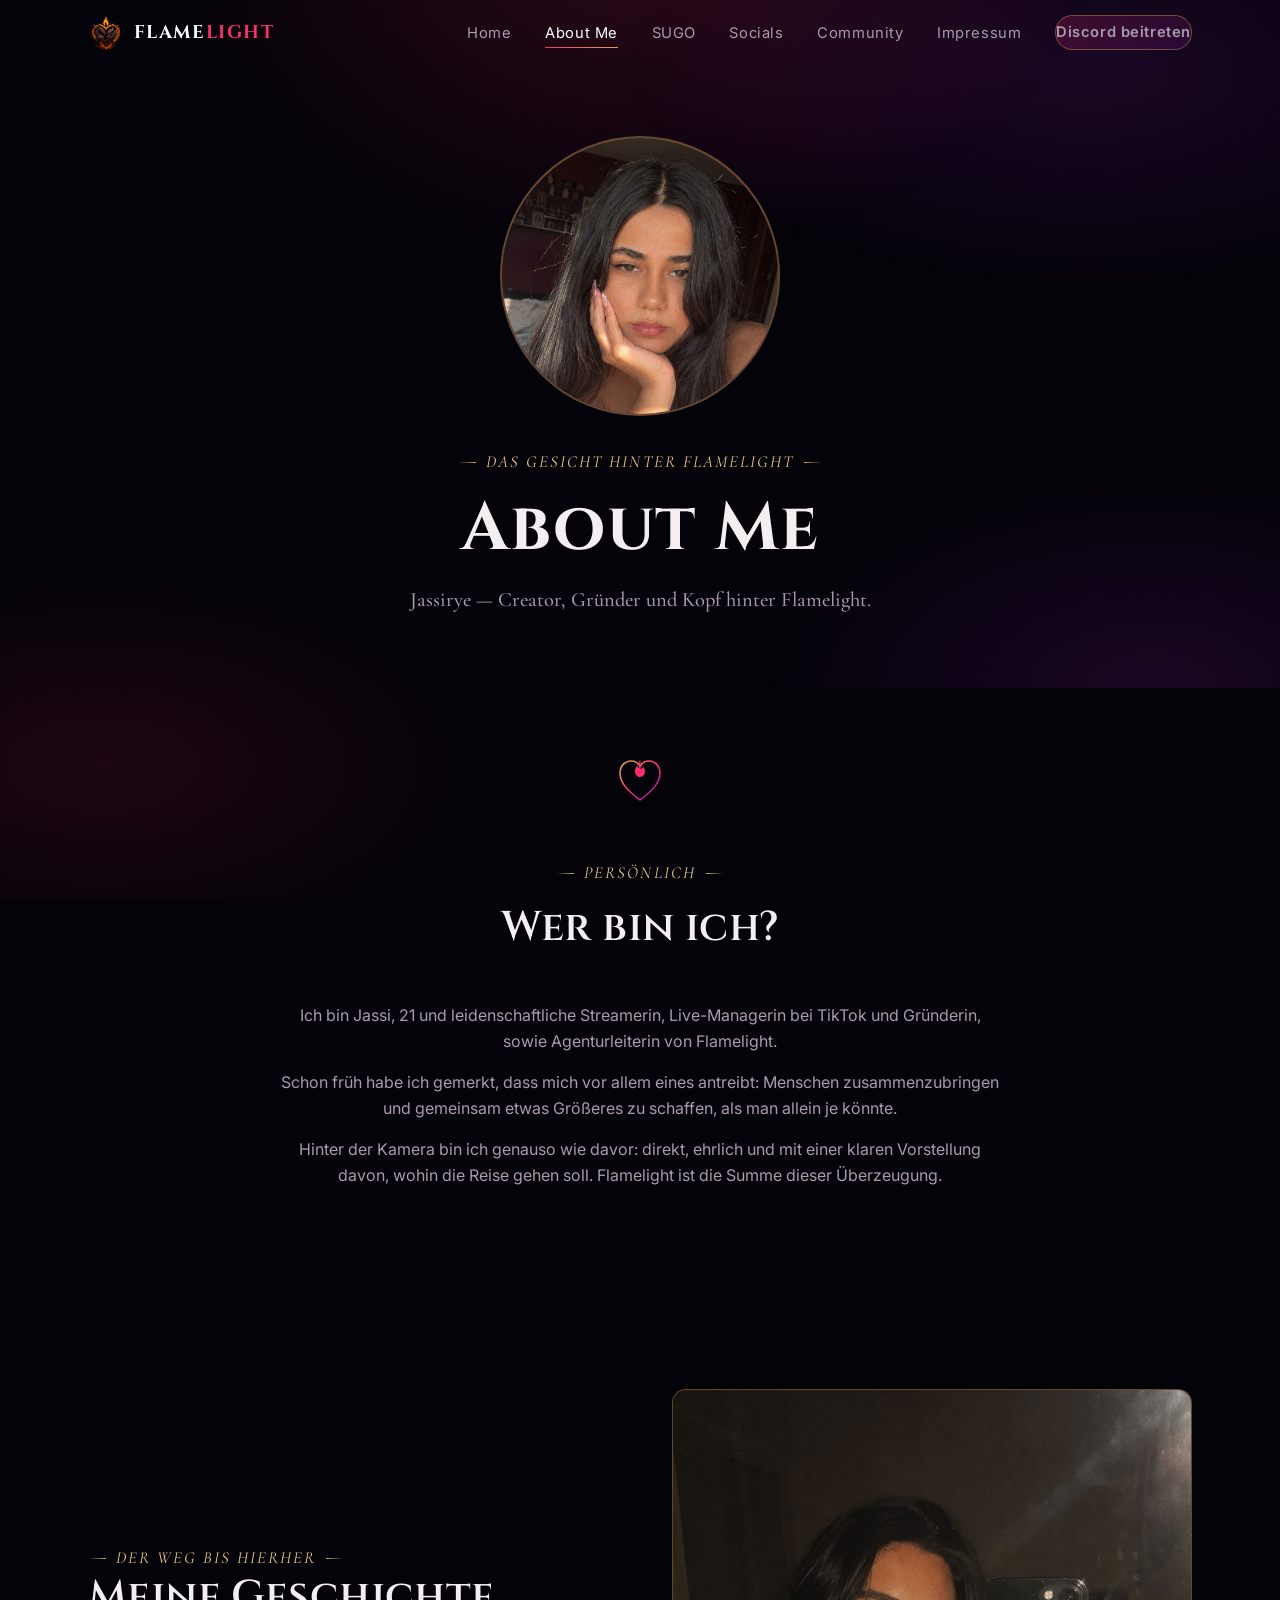
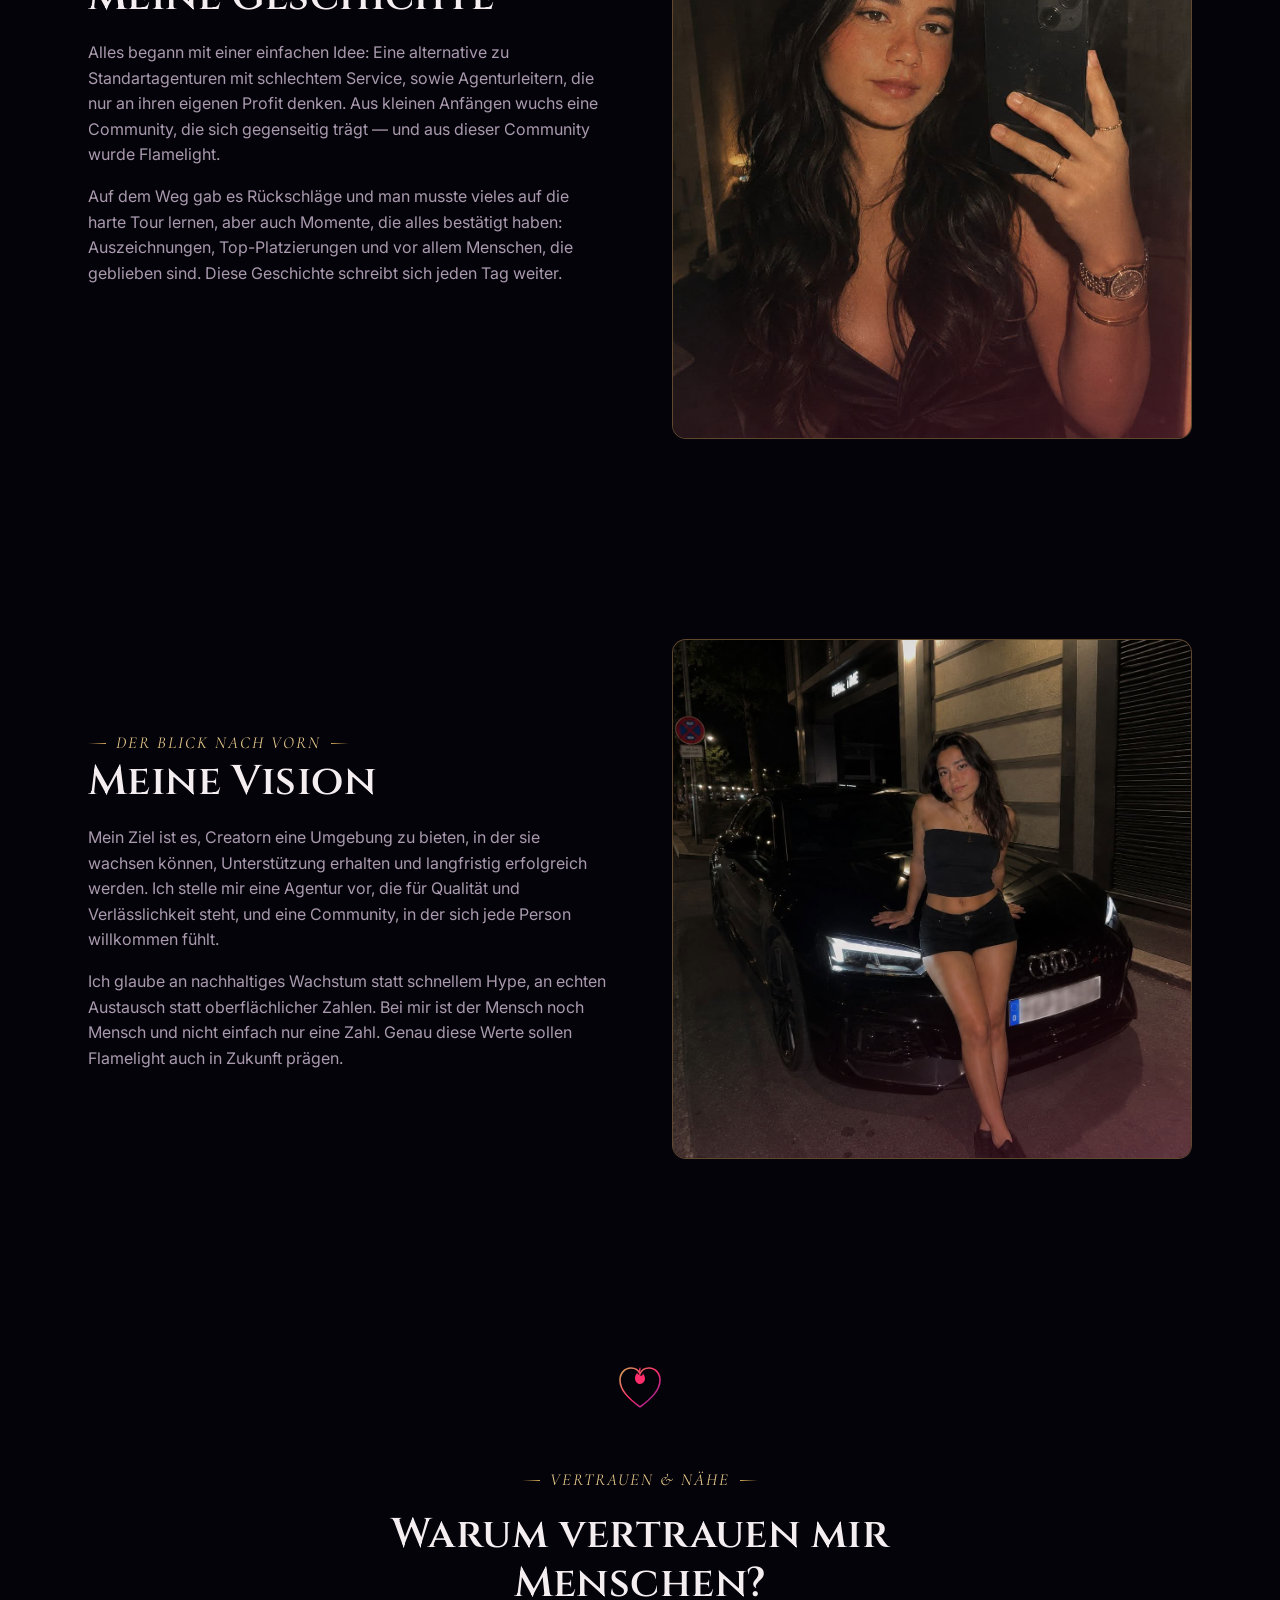
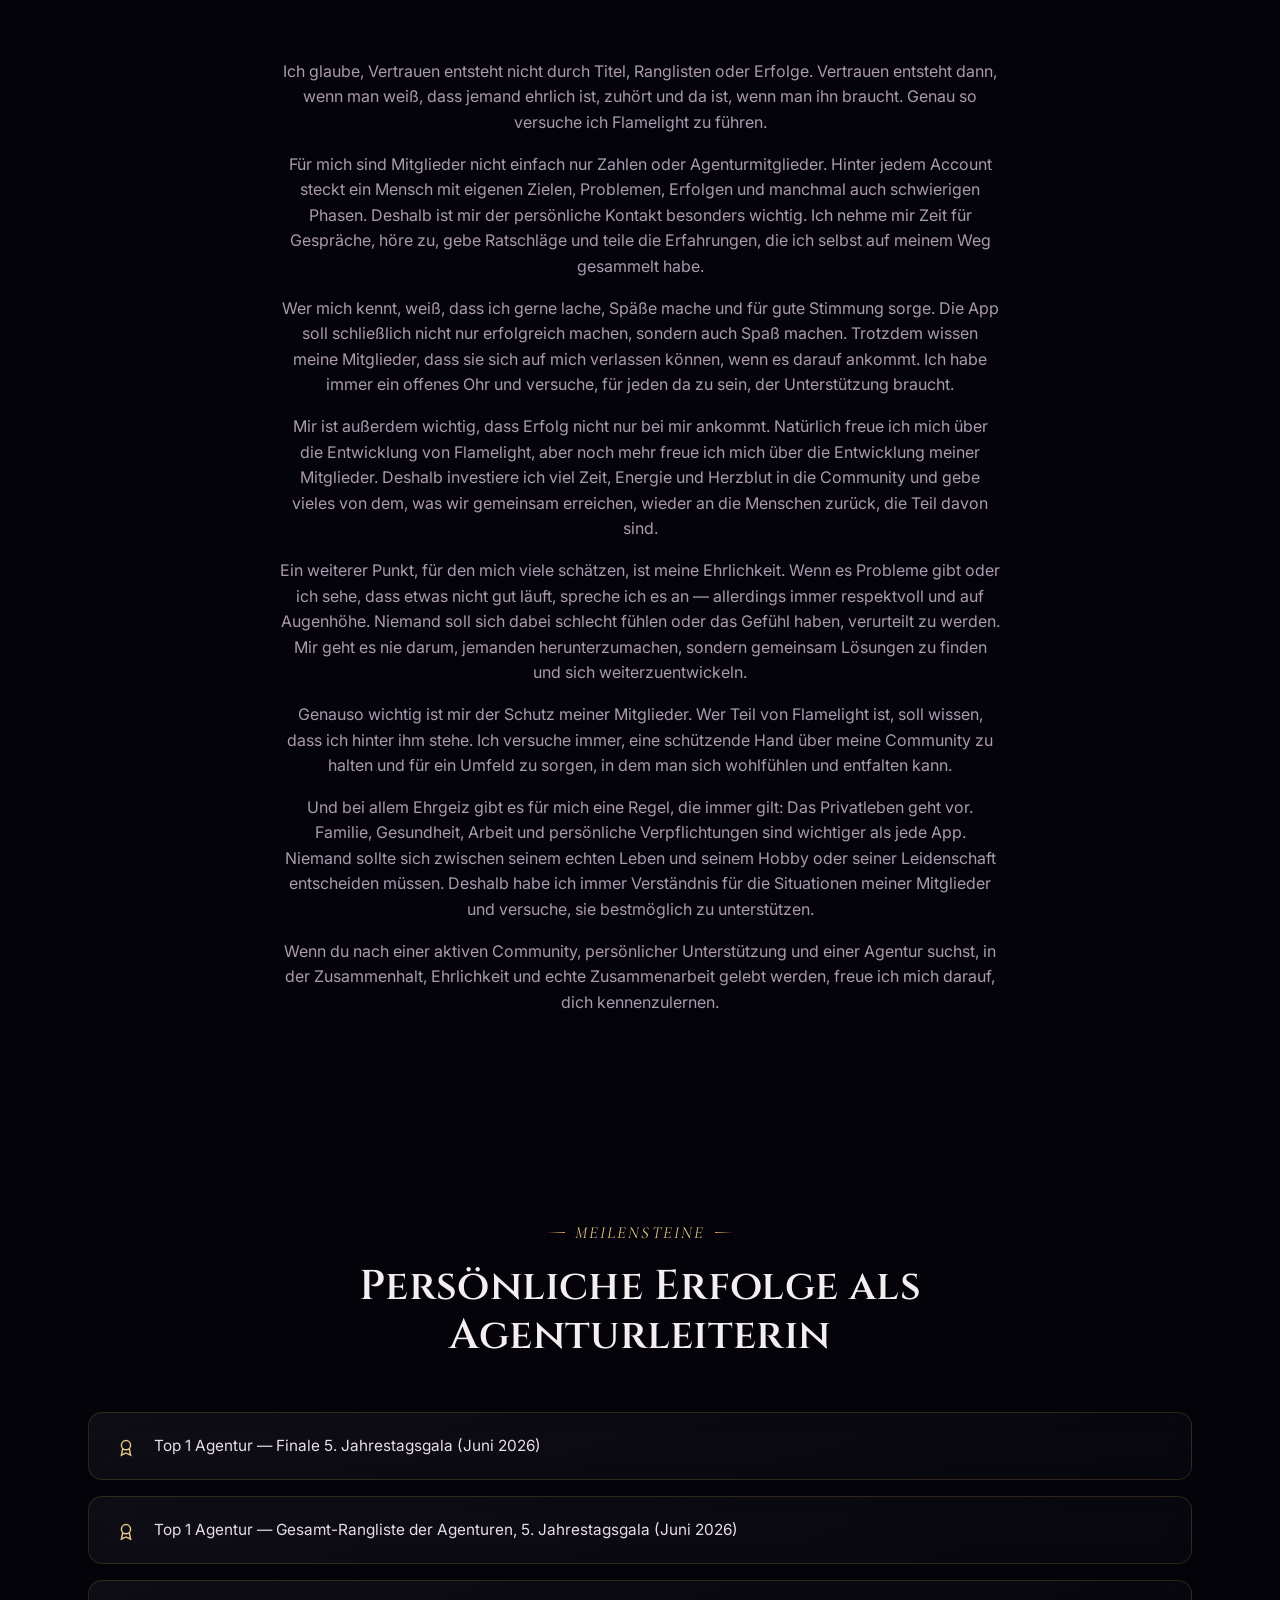
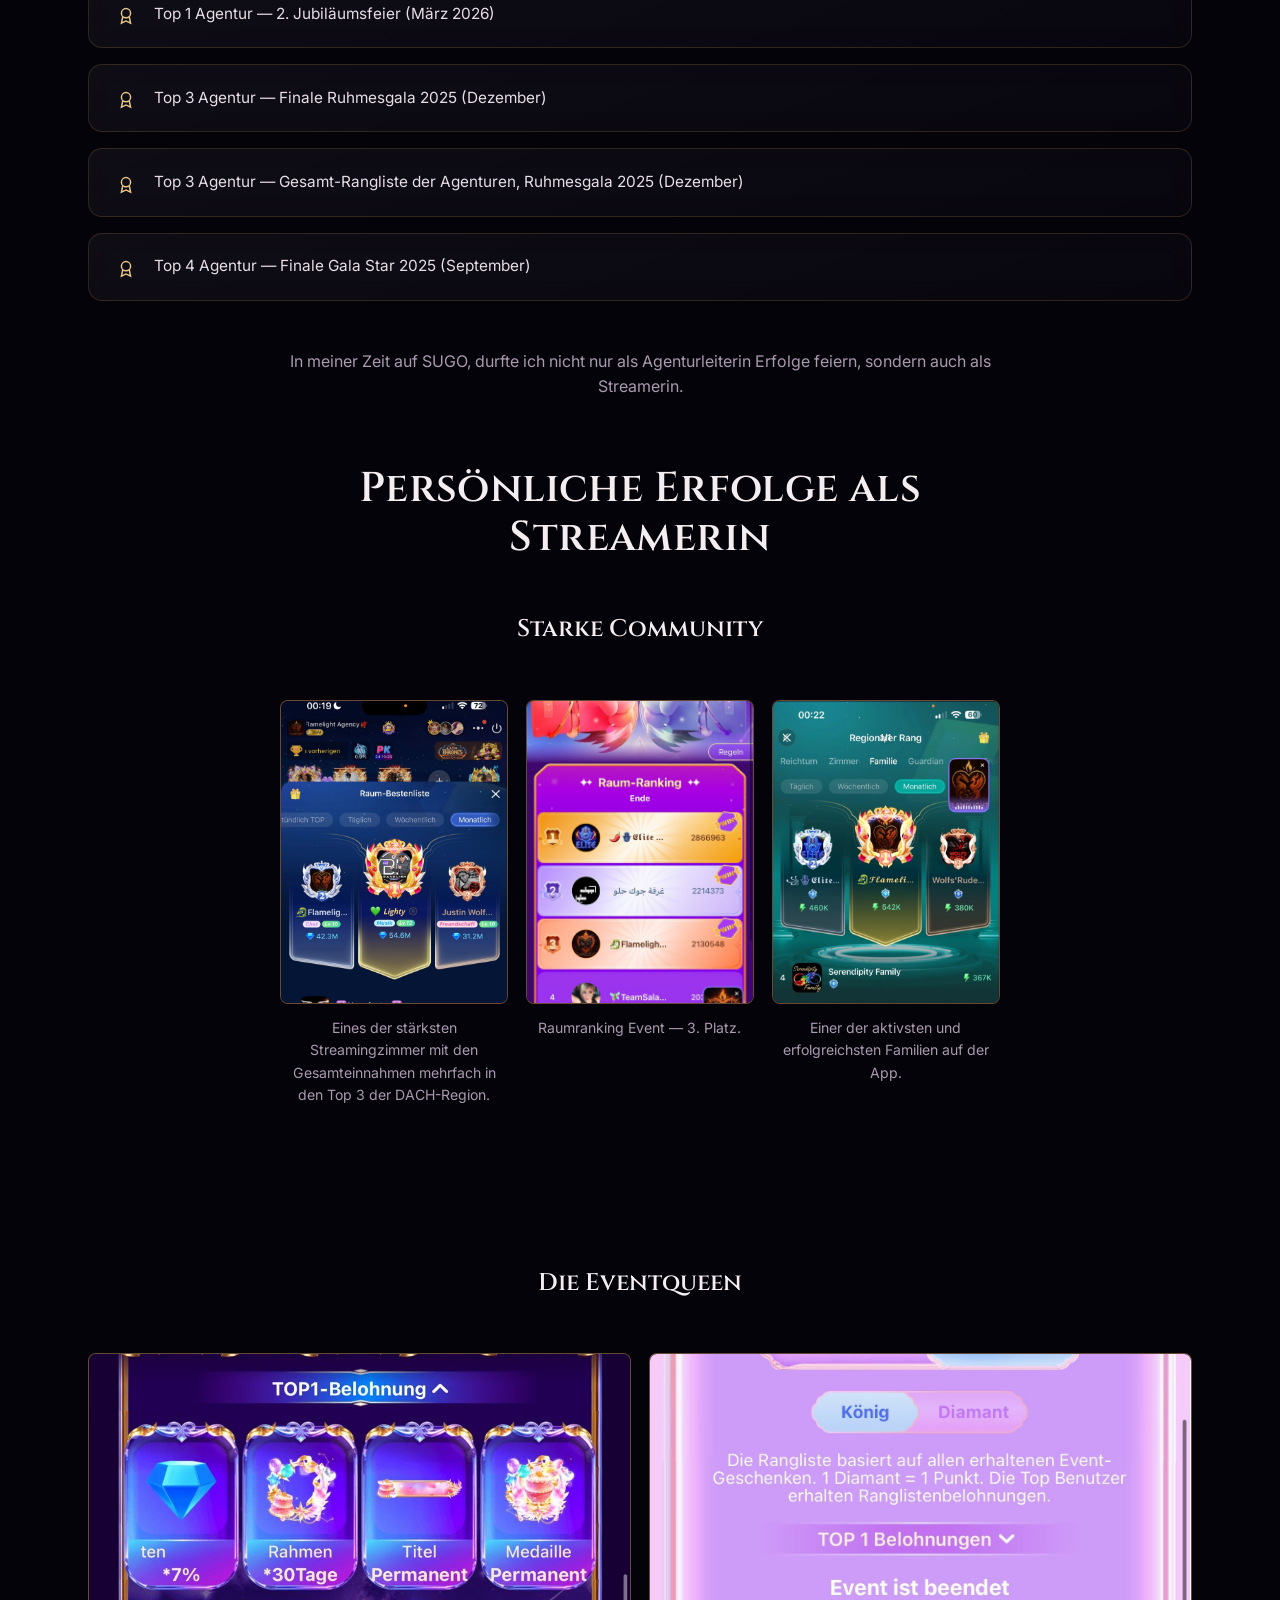
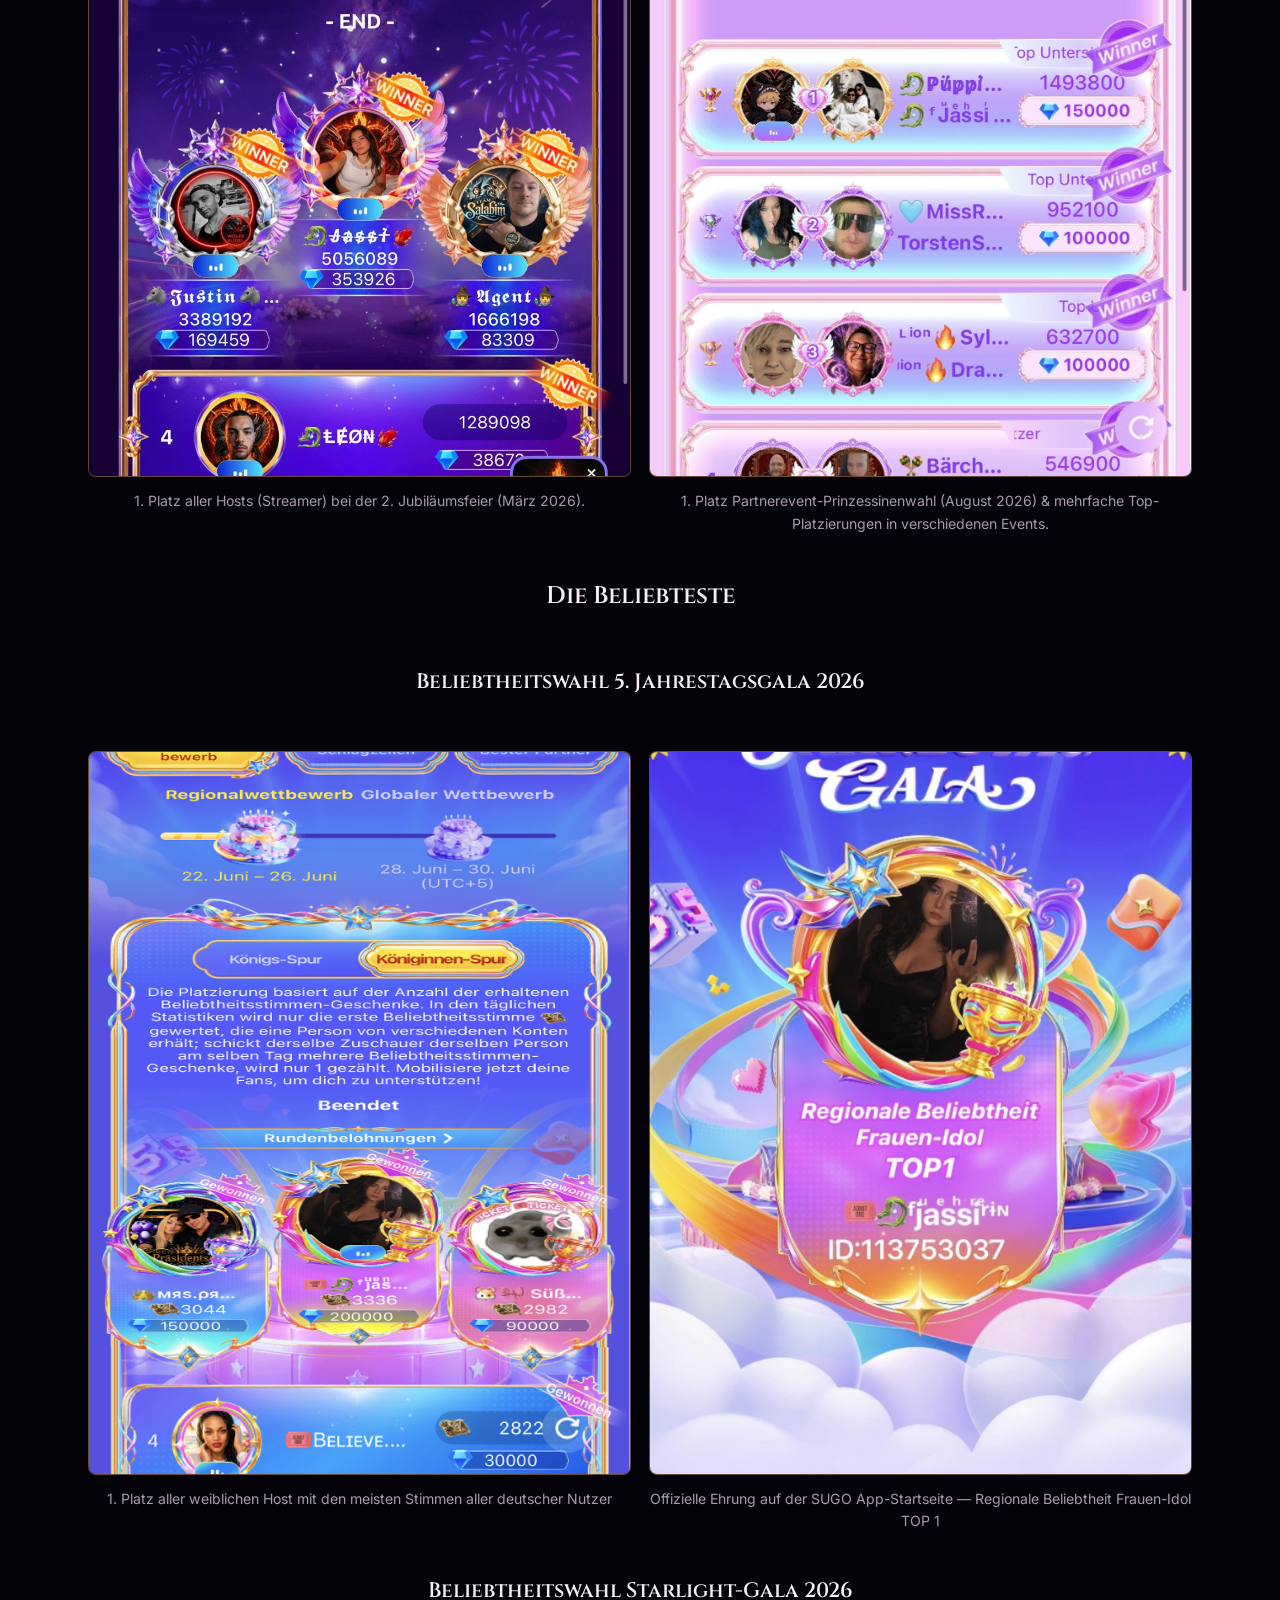
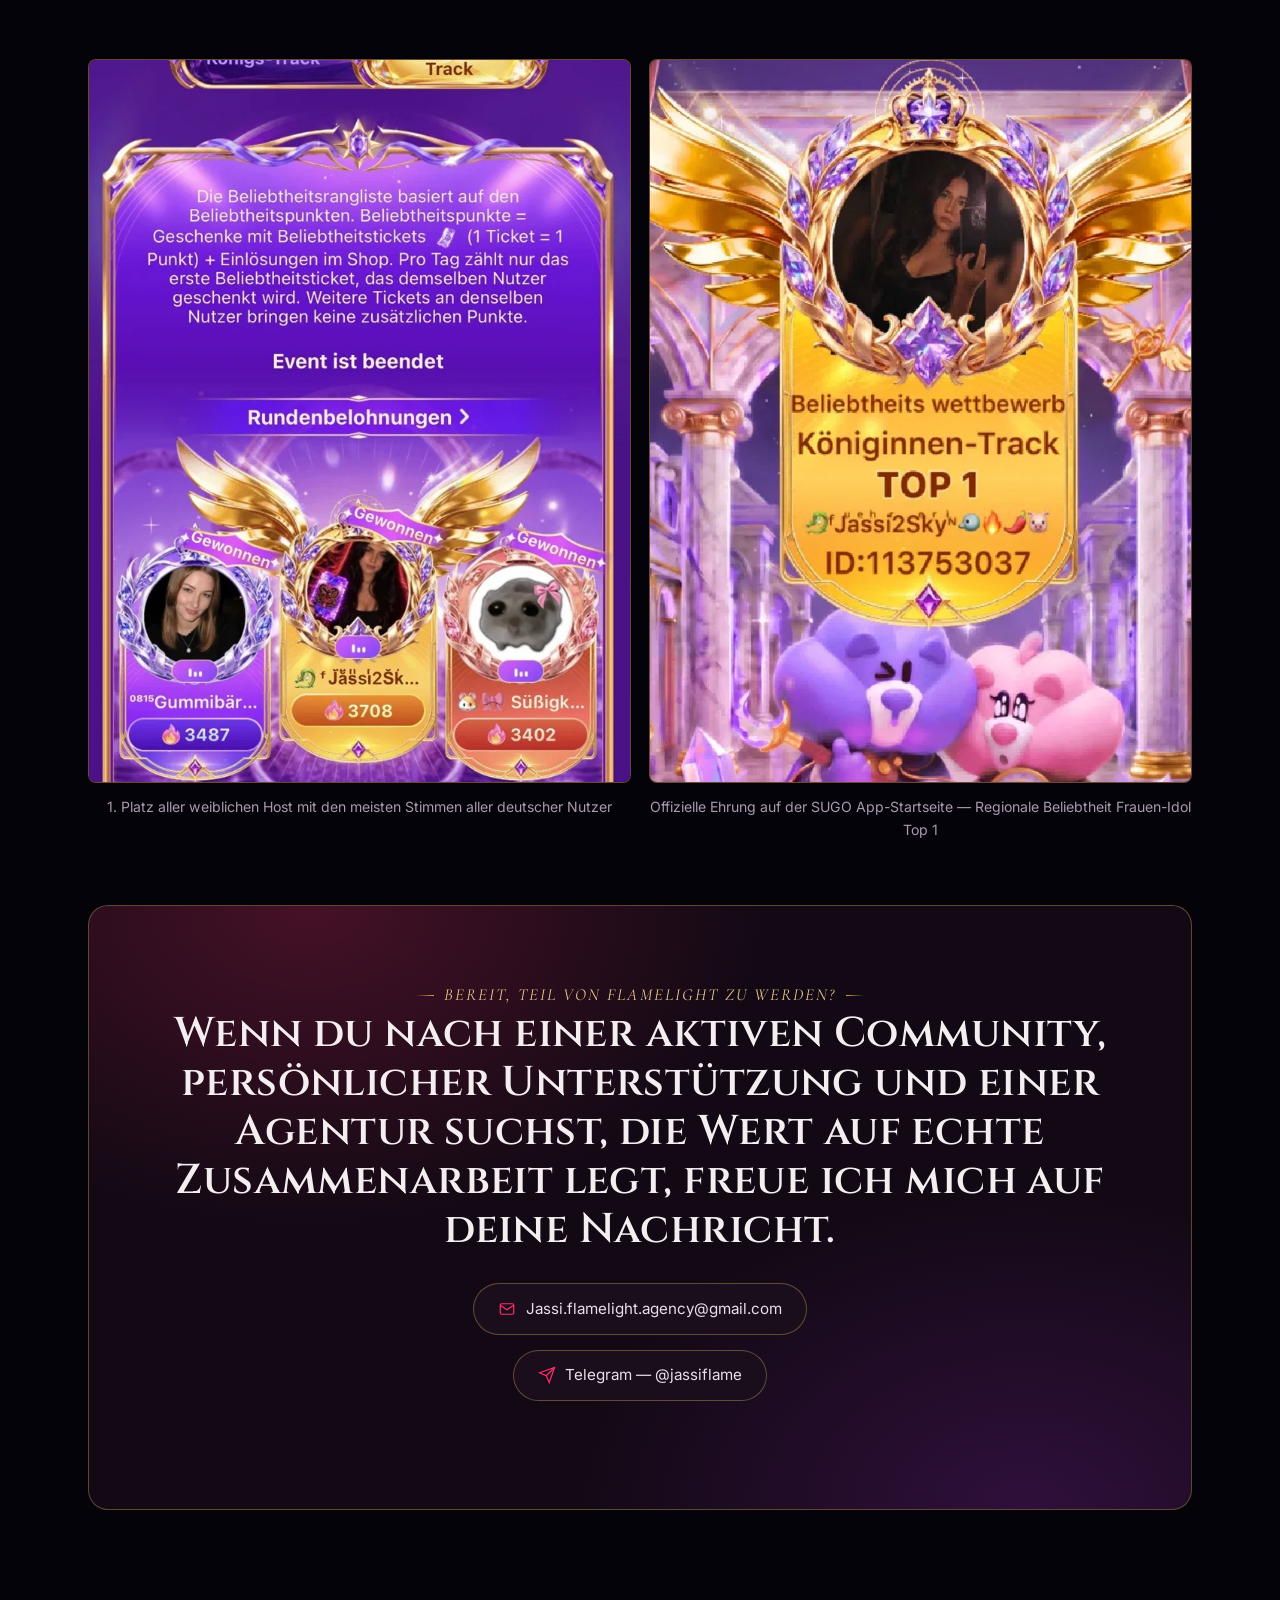
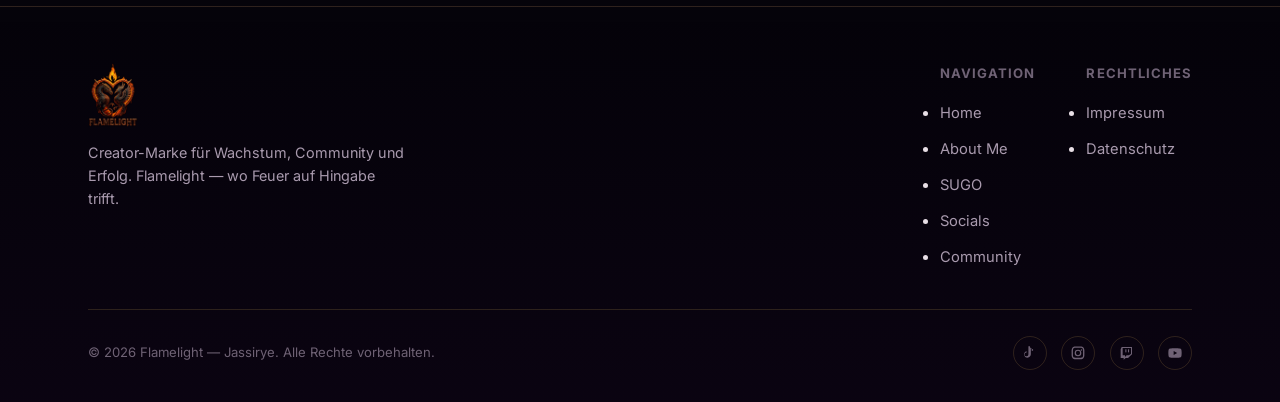
==== commit 3c25a92f: "Update about.html" ====
--- a/about.html
+++ b/about.html
@@ -278,14 +278,13 @@
               <div class="gallery-item has-image">
                 <img src="assets/Beliebtheit.png" alt="1. Platz Beliebtheitswahl 5. Jahrestagsgala 2026" loading="lazy">
               </div>
-              <p style="margin-top:0.8rem;text-align:center;color:var(--ink-dim);font-size:0.88rem;">1. Platz aller weiblichen Host mit den meisten Stimmen aller deutscher Nutzer — Beliebtheitswahl 5. Jahrestagsgala 2026.</p>
+              <p style="margin-top:0.8rem;text-align:center;color:var(--ink-dim);font-size:0.88rem;">1. Platz aller weiblichen Host mit den meisten Stimmen aller deutscher Nutzer</p>
             </div>
             <div>
               <div class="gallery-item has-image">
                 <img src="assets/ehrung_startseite.png" alt="Offizielle Ehrung auf der SUGO App-Startseite" loading="lazy">
               </div>
-              <p style="margin-top:0.8rem;text-align:center;color:var(--ink-dim);font-size:0.88rem;">Offizielle Ehrung auf der SUGO App-Startseite — Regionale Beliebtheit Frauen-Idol TOP 1, 5. Jahrestagsgala 2026.</p>
-            </div>
+              <p style="margin-top:0.8rem;text-align:center;color:var(--ink-dim);font-size:0.88rem;">Offizielle Ehrung auf der SUGO App-Startseite — Regionale Beliebtheit Frauen-Idol TOP 1
           </div>
         </div>
 
@@ -299,13 +298,13 @@
               <div class="gallery-item has-image">
                 <img src="assets/starlight_top1.jpg" alt="TOP 1 Beliebtheitswahl Starlight-Gala" loading="lazy"> 
               </div>
-              <p style="margin-top:0.8rem;text-align:center;color:var(--ink-dim);font-size:0.88rem;">1. Platz aller weiblichen Host mit den meisten Stimmen aller deutscher Nutzer — Beliebtheitswahl Starlight-Gala 2026.</p>
+              <p style="margin-top:0.8rem;text-align:center;color:var(--ink-dim);font-size:0.88rem;">1. Platz aller weiblichen Host mit den meisten Stimmen aller deutscher Nutzer</p>
             </div>
             <div>
               <div class="gallery-item has-image">
                 <img src="assets/starlight_beliebtheit.jpg" alt="Offizielle TOP 1 Auszeichnung Starlight-Gala" loading="lazy">
               </div>
-              <p style="margin-top:0.8rem;text-align:center;color:var(--ink-dim);font-size:0.88rem;">Offizielle Ehrung auf der SUGO App-Startseite — Regionale Beliebtheit Frauen-Idol Top 1, Starlight-Gala 2026.</p>
+              <p style="margin-top:0.8rem;text-align:center;color:var(--ink-dim);font-size:0.88rem;">Offizielle Ehrung auf der SUGO App-Startseite — Regionale Beliebtheit Frauen-Idol Top 1</p>
             </div>
           </div>
         </div>
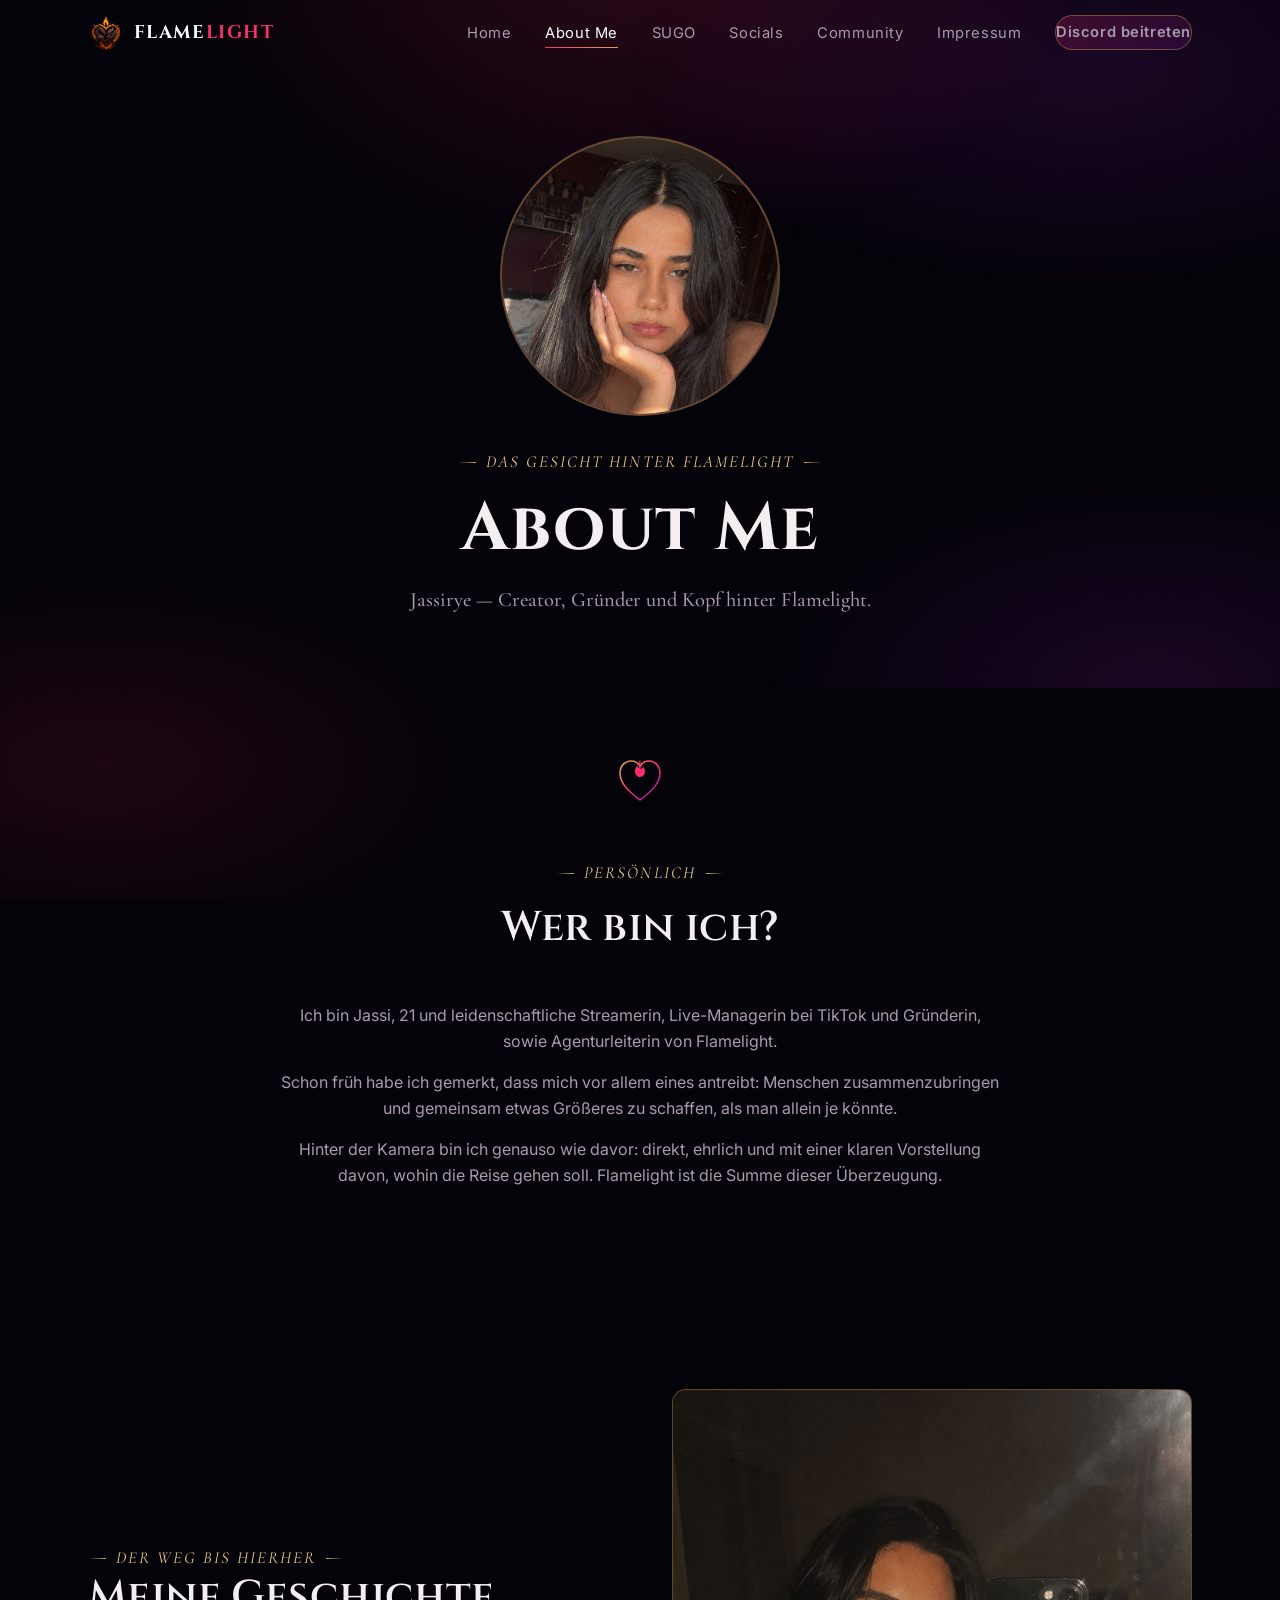
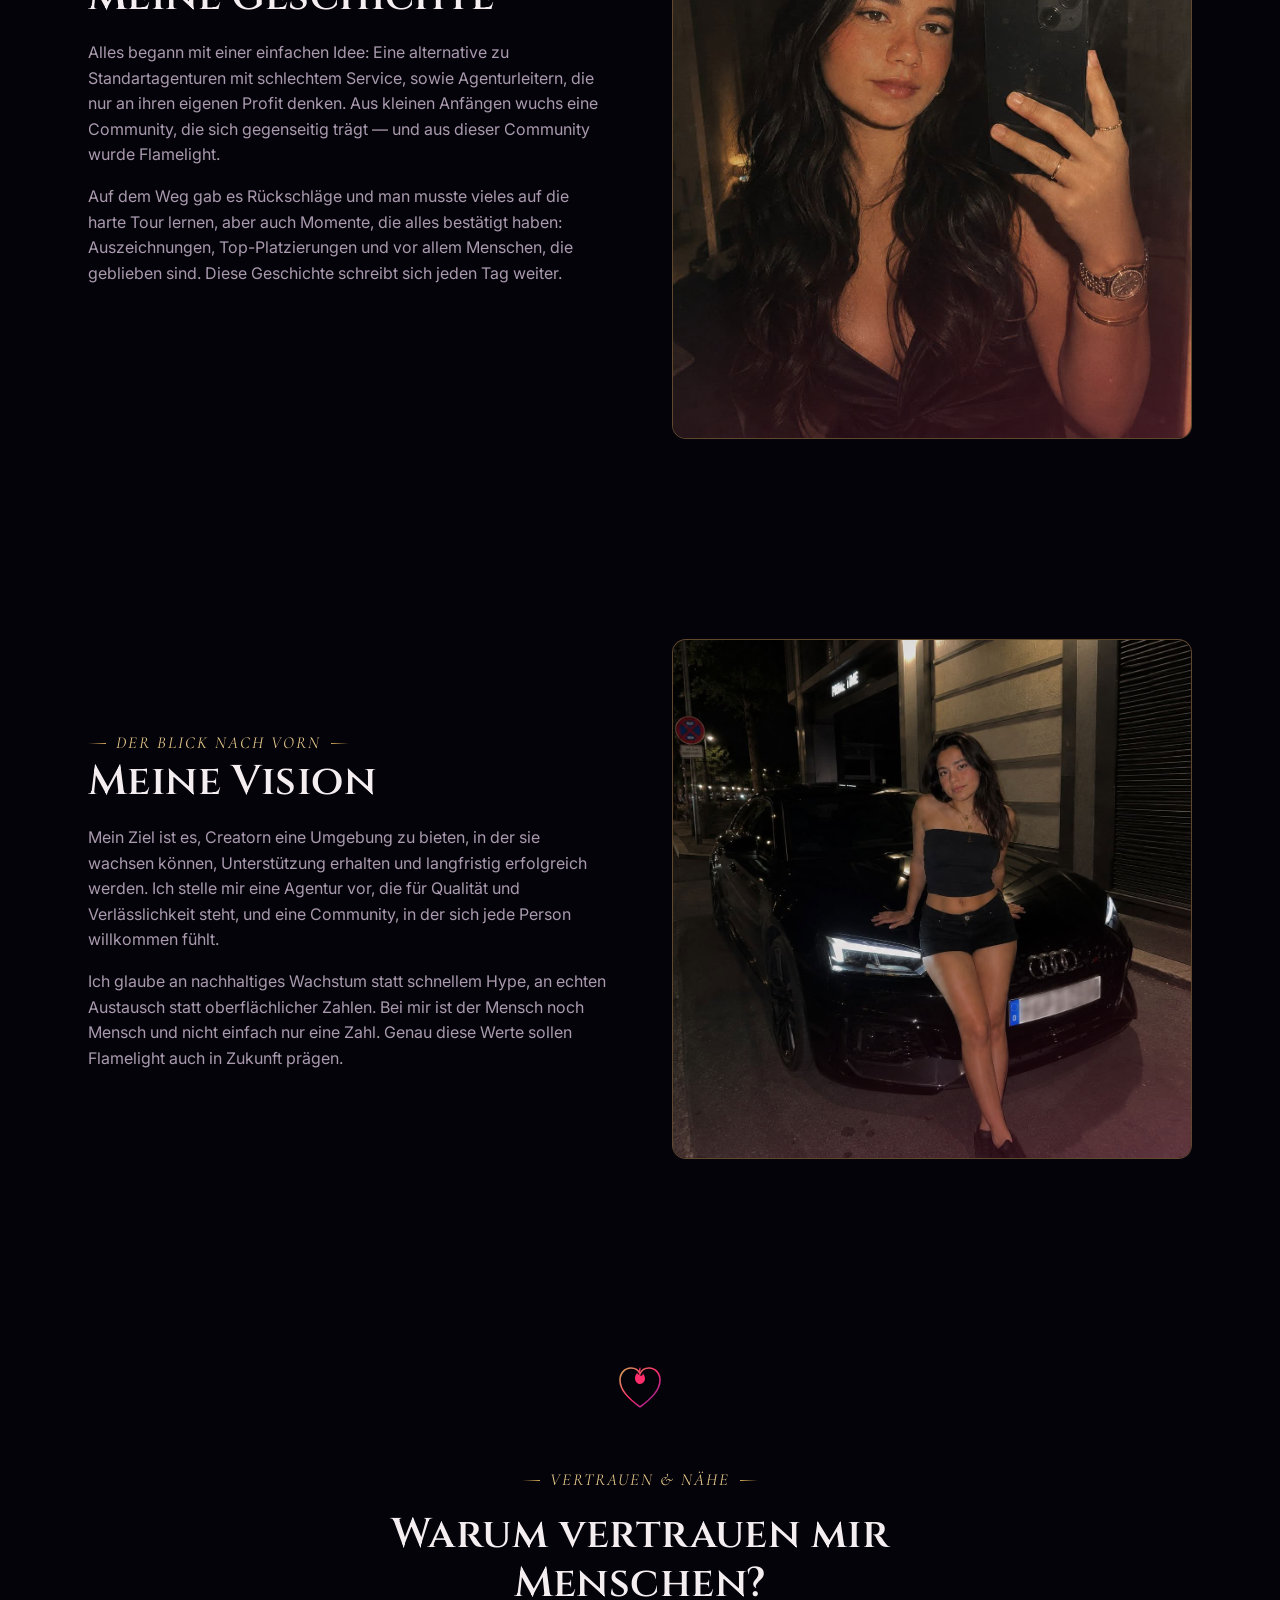
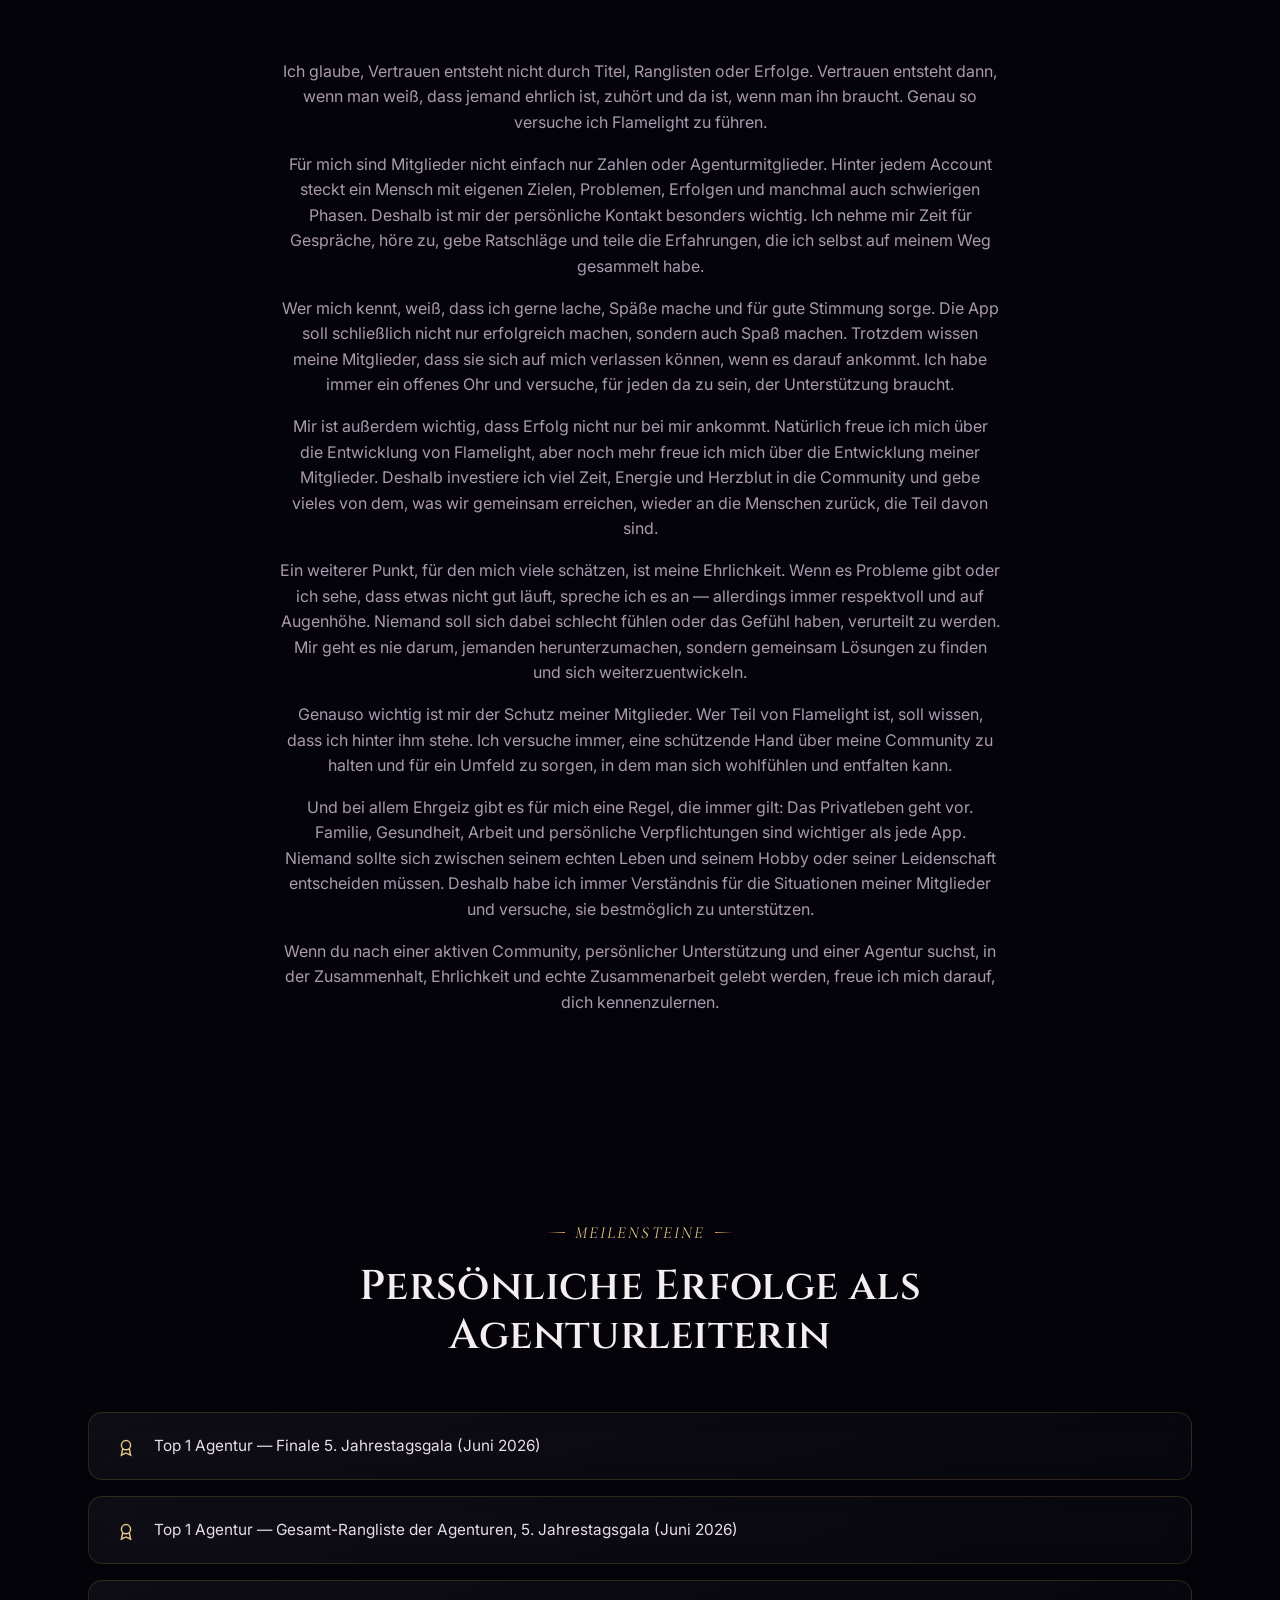
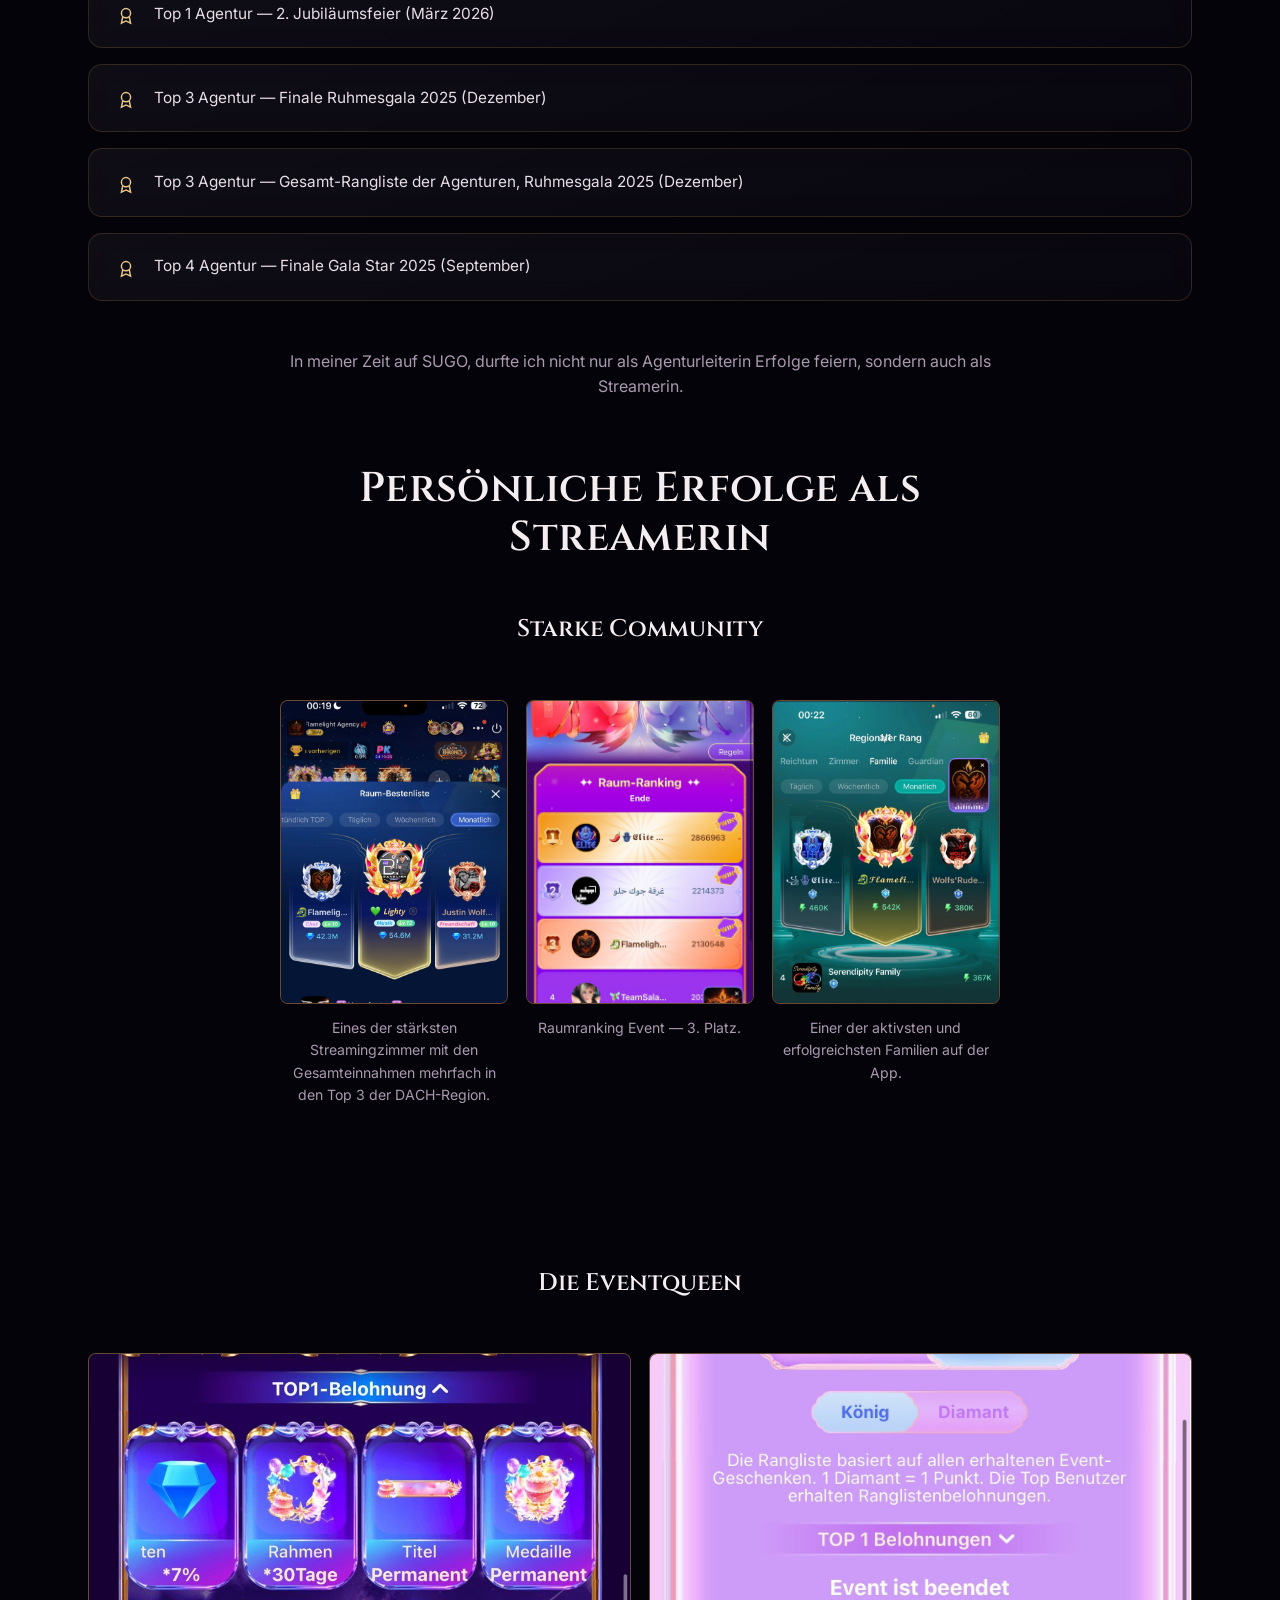
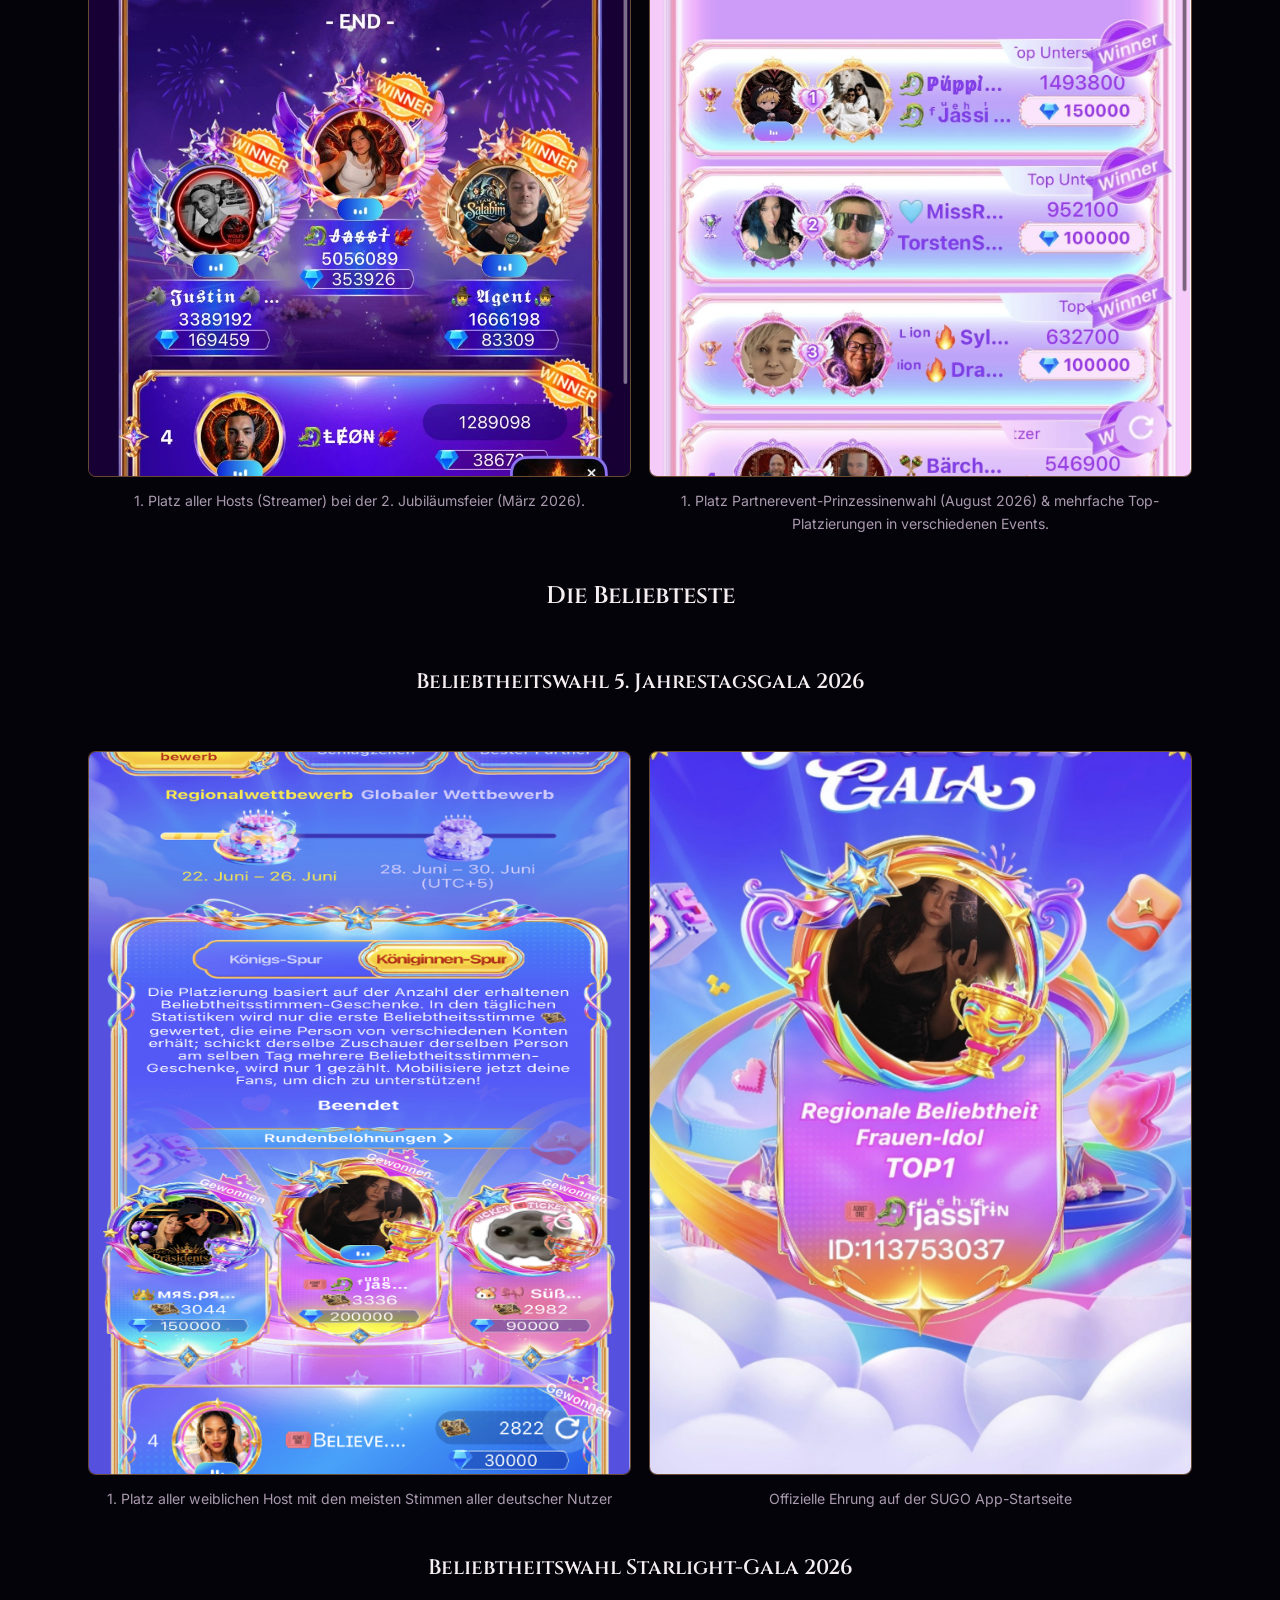
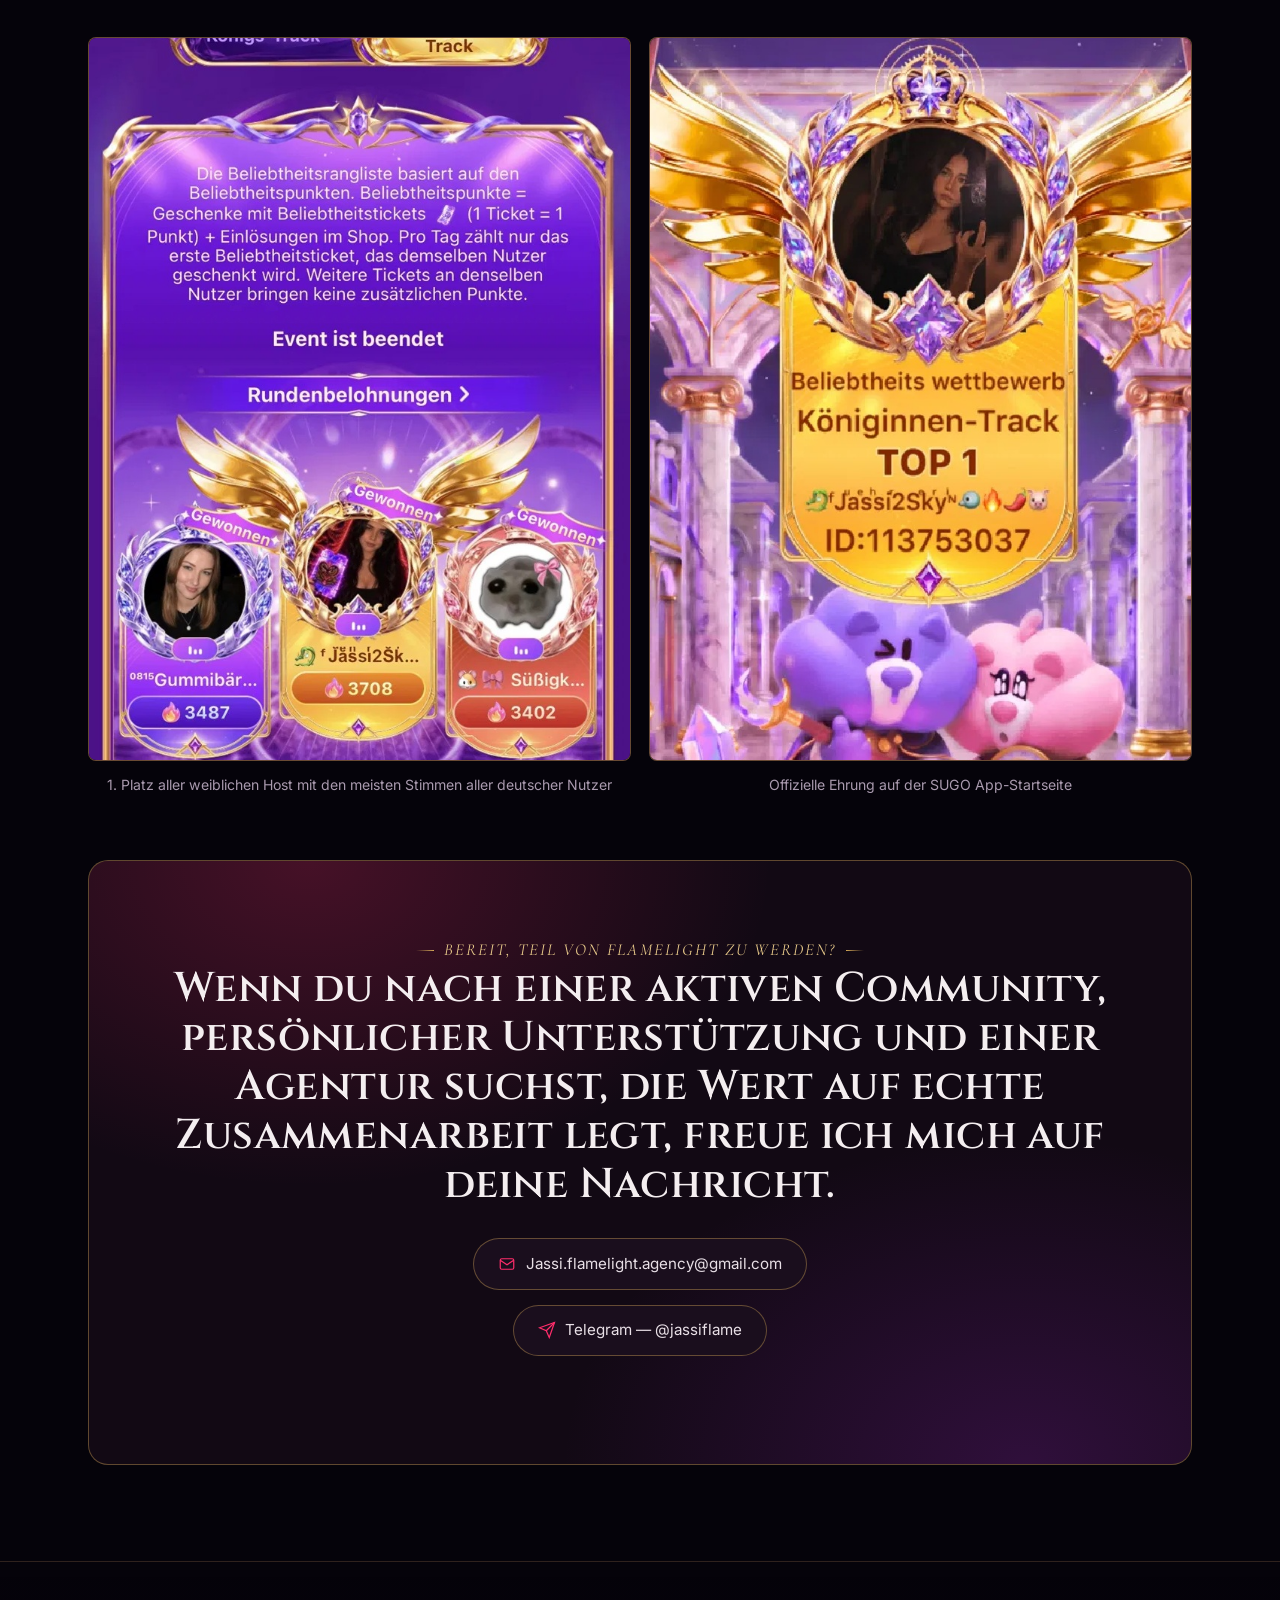
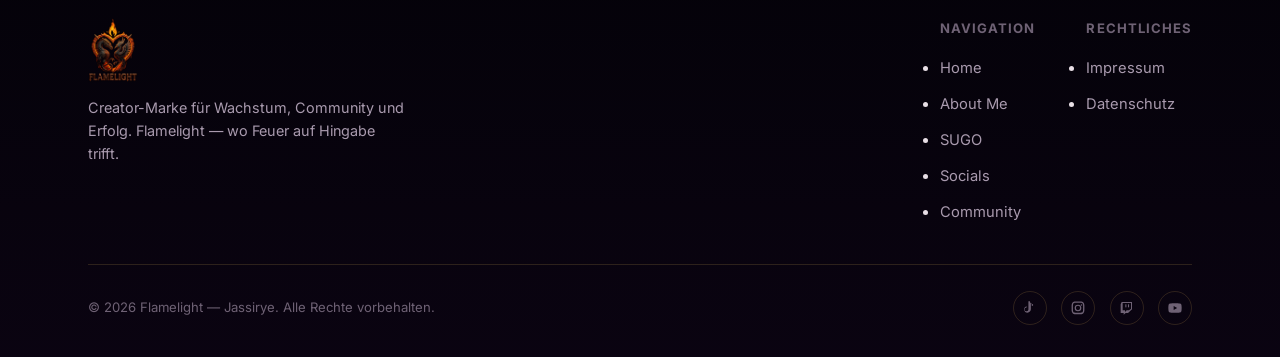
==== commit 18301b5a: "Update about.html" ====
--- a/about.html
+++ b/about.html
@@ -284,7 +284,7 @@
               <div class="gallery-item has-image">
                 <img src="assets/ehrung_startseite.png" alt="Offizielle Ehrung auf der SUGO App-Startseite" loading="lazy">
               </div>
-              <p style="margin-top:0.8rem;text-align:center;color:var(--ink-dim);font-size:0.88rem;">Offizielle Ehrung auf der SUGO App-Startseite — Regionale Beliebtheit Frauen-Idol TOP 1
+              <p style="margin-top:0.8rem;text-align:center;color:var(--ink-dim);font-size:0.88rem;">Offizielle Ehrung auf der SUGO App-Startseite
           </div>
         </div>
 
@@ -304,7 +304,7 @@
               <div class="gallery-item has-image">
                 <img src="assets/starlight_beliebtheit.jpg" alt="Offizielle TOP 1 Auszeichnung Starlight-Gala" loading="lazy">
               </div>
-              <p style="margin-top:0.8rem;text-align:center;color:var(--ink-dim);font-size:0.88rem;">Offizielle Ehrung auf der SUGO App-Startseite — Regionale Beliebtheit Frauen-Idol Top 1</p>
+              <p style="margin-top:0.8rem;text-align:center;color:var(--ink-dim);font-size:0.88rem;">Offizielle Ehrung auf der SUGO App-Startseite</p>
             </div>
           </div>
         </div>
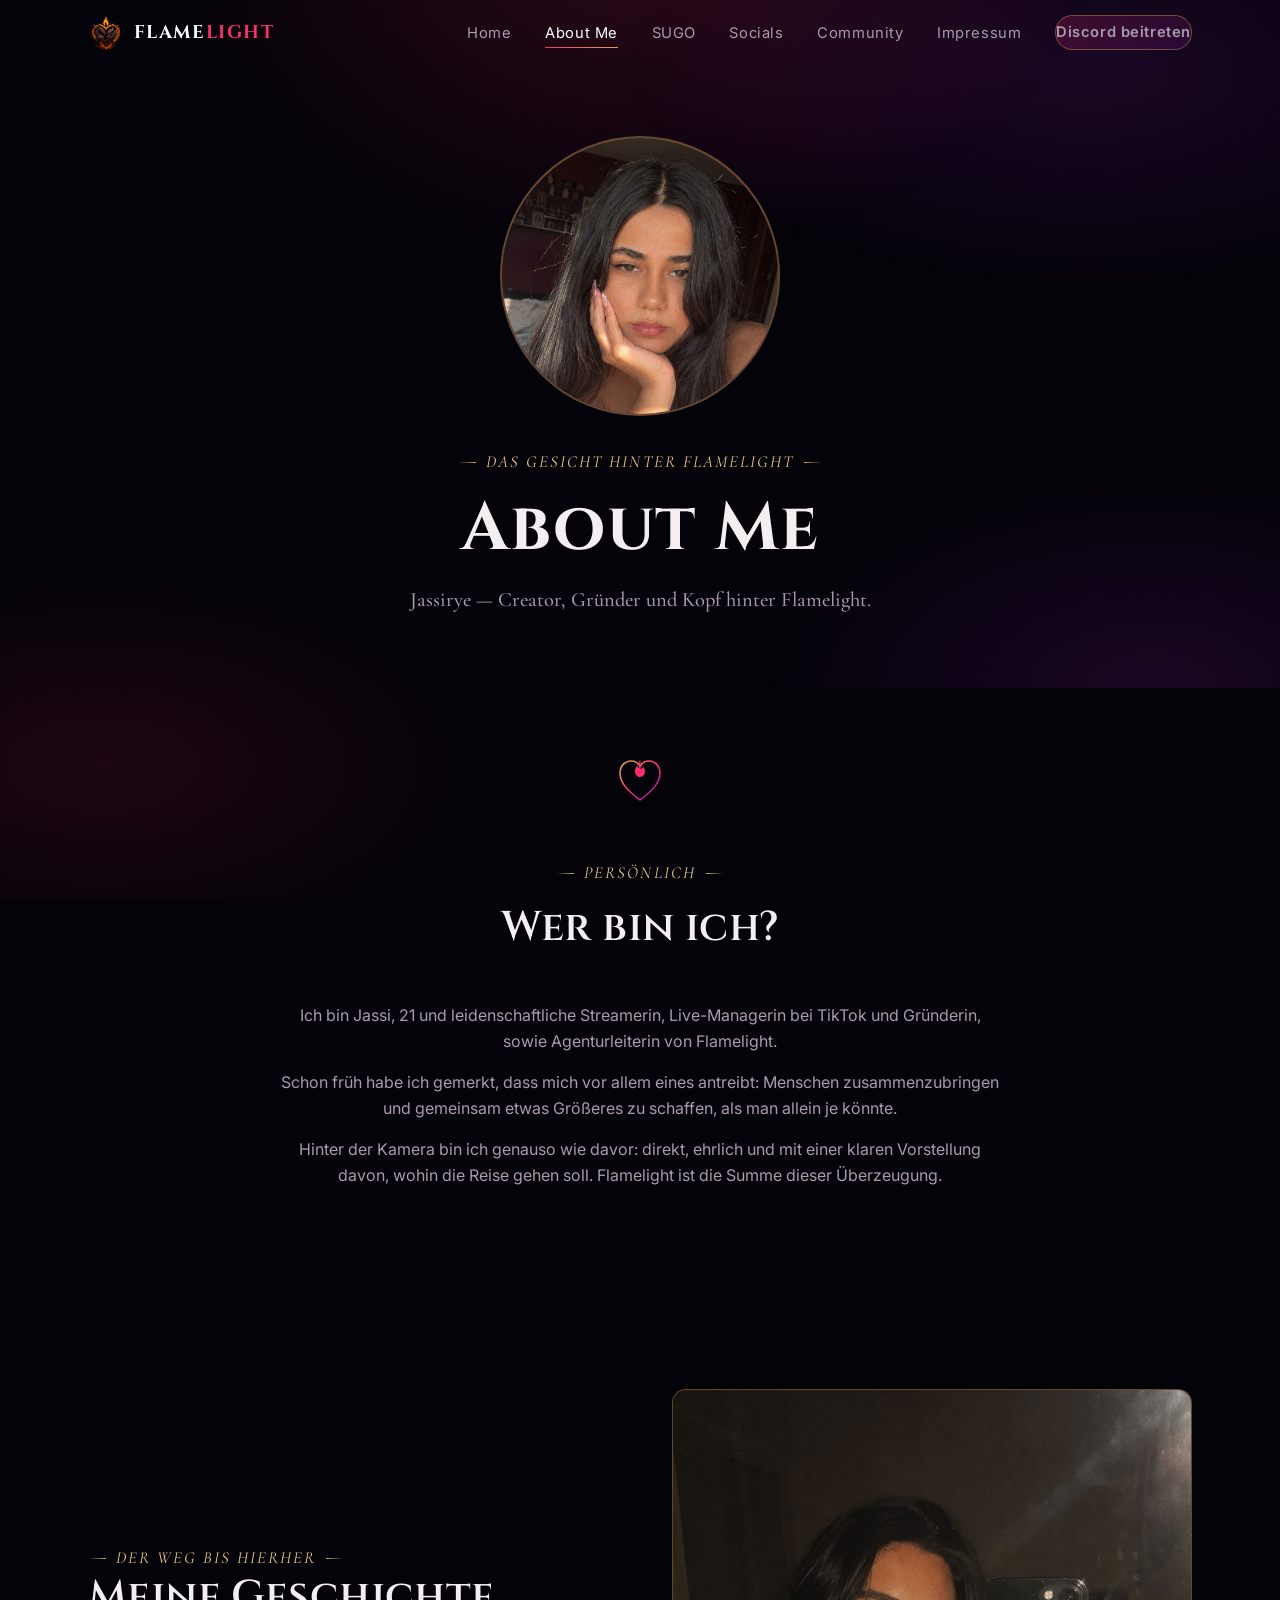
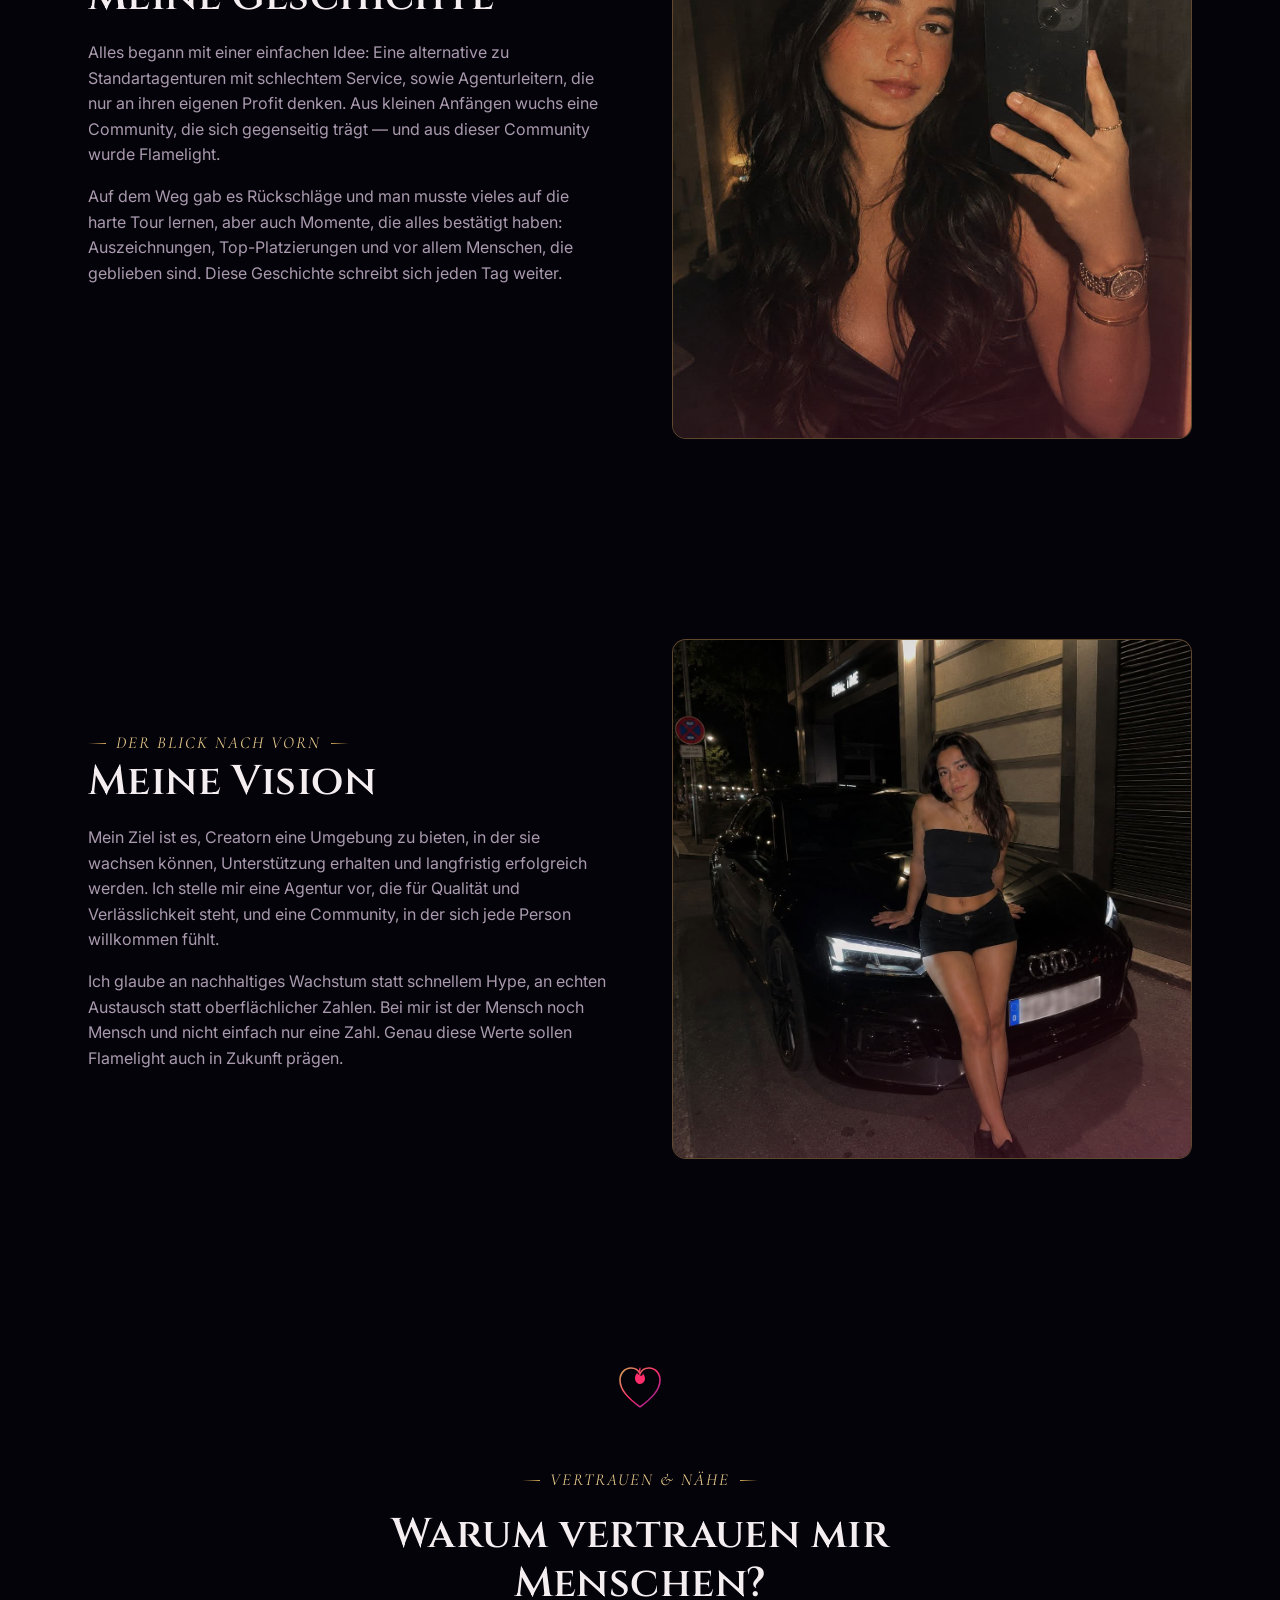
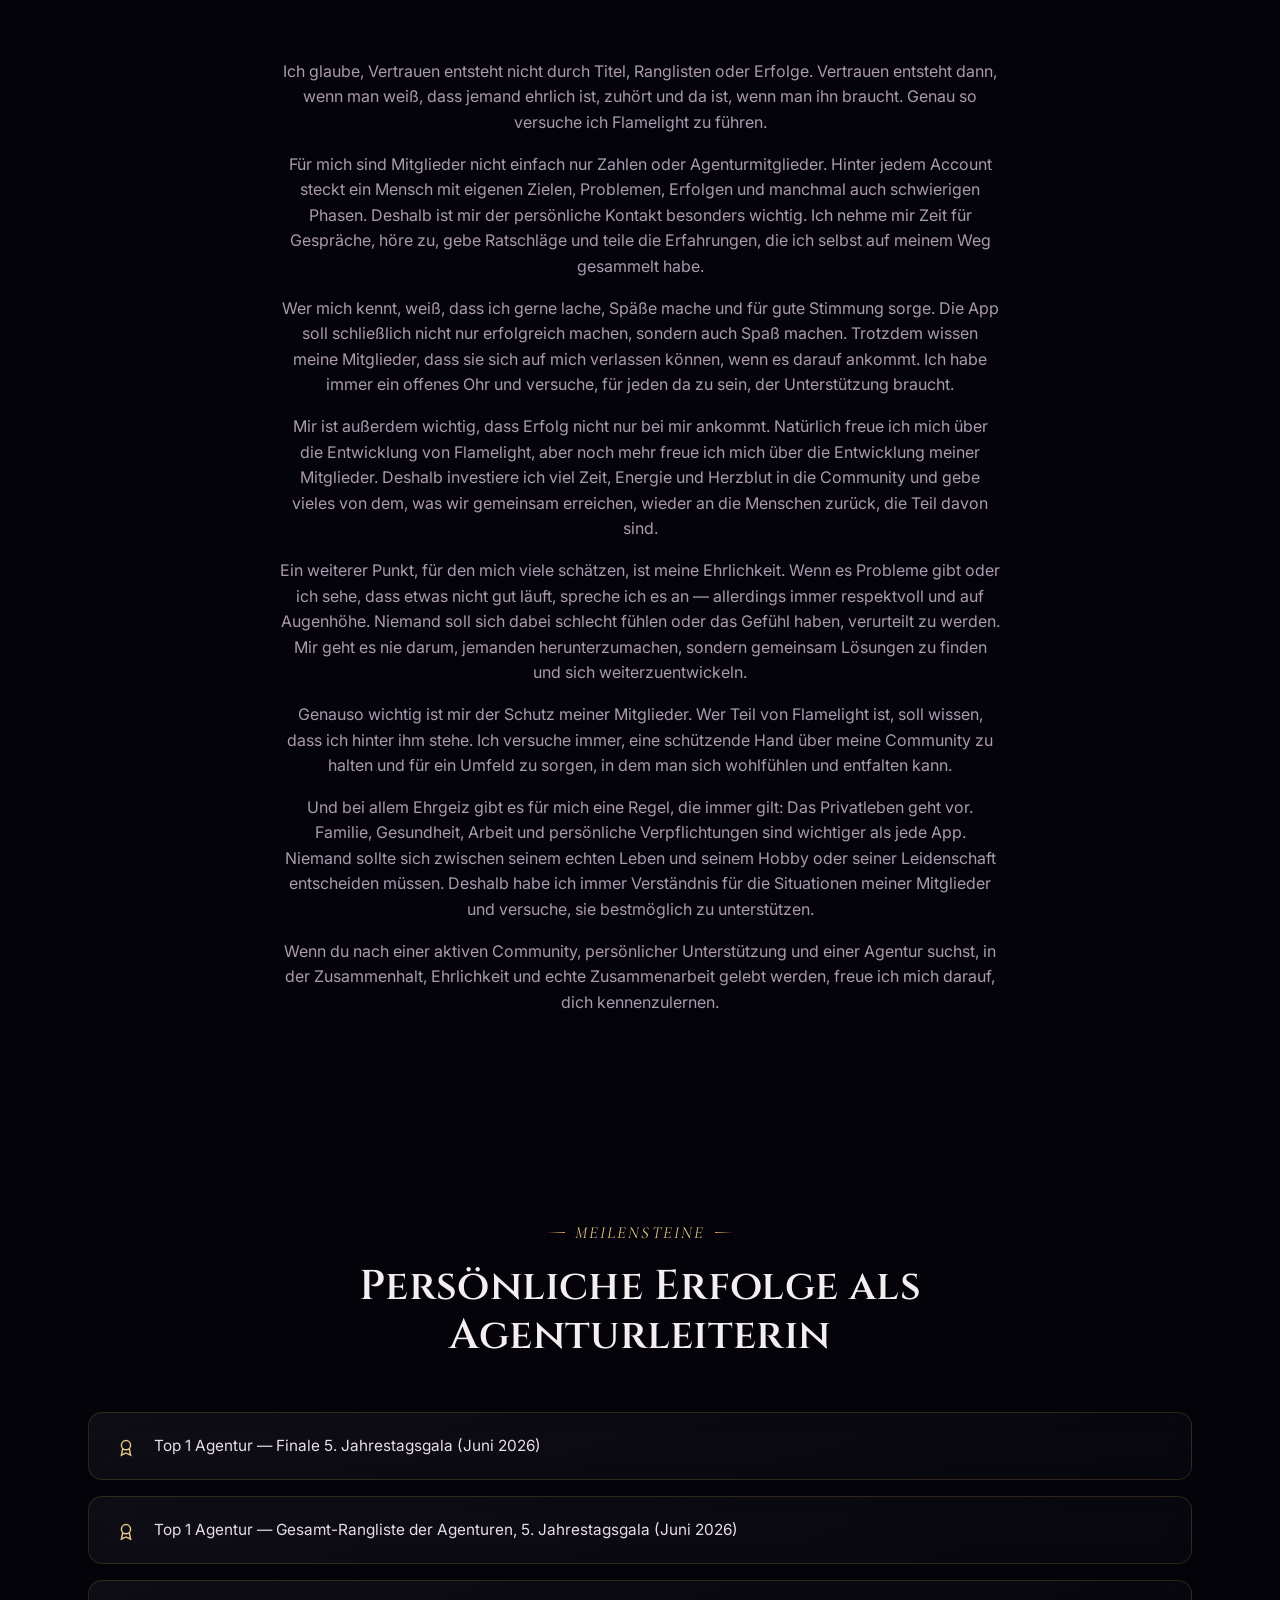
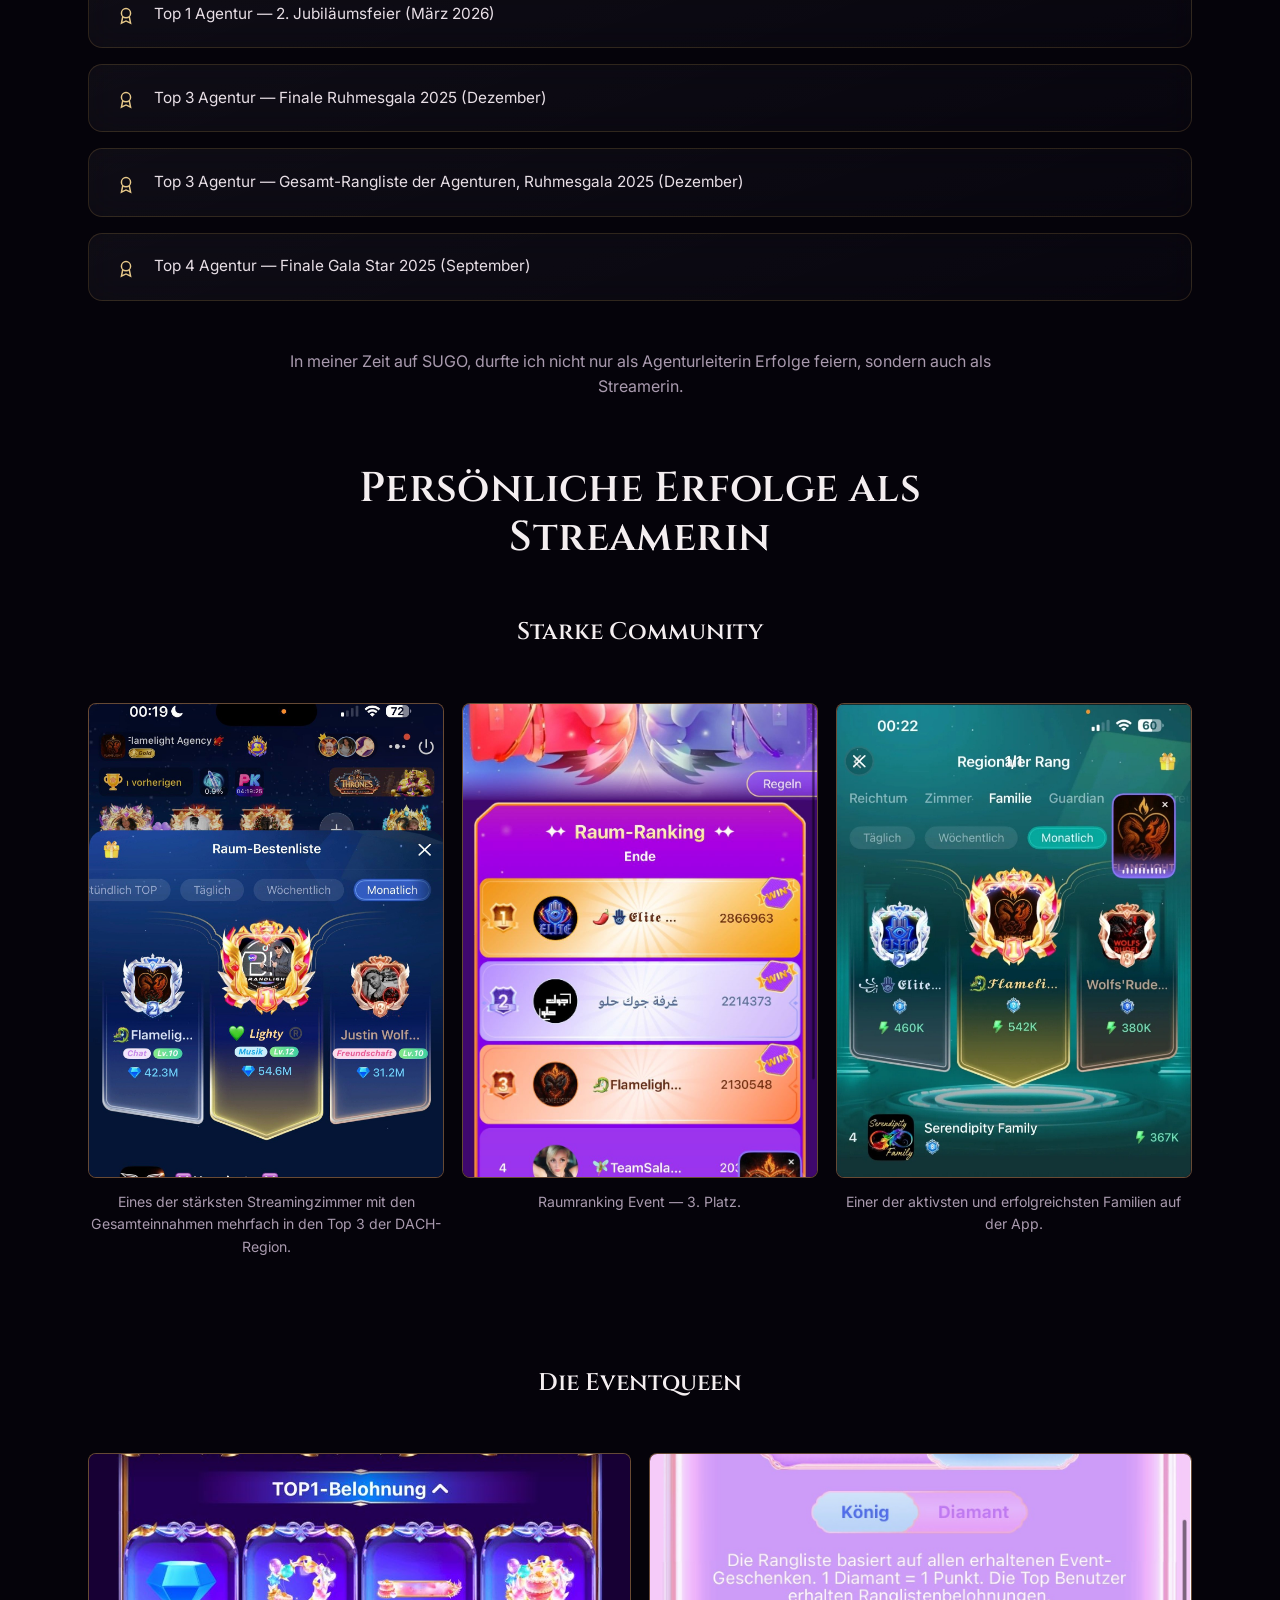
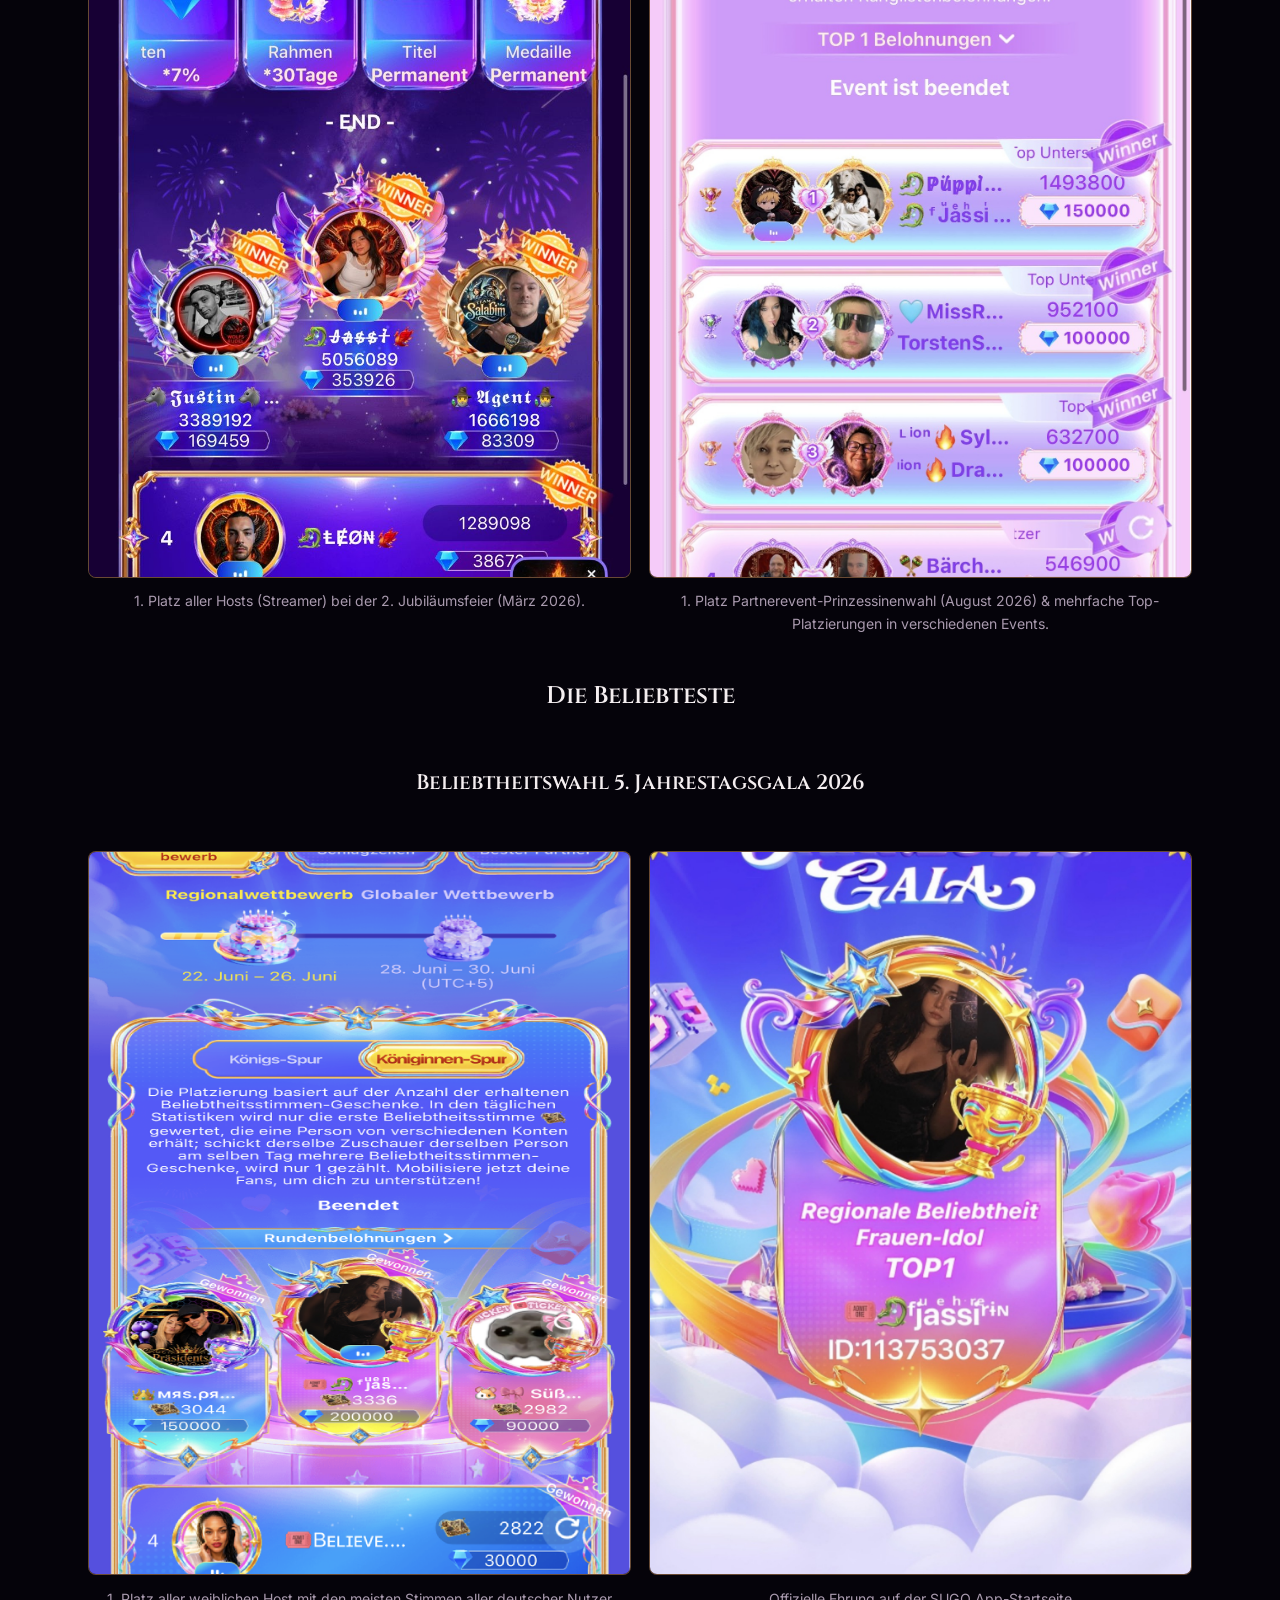
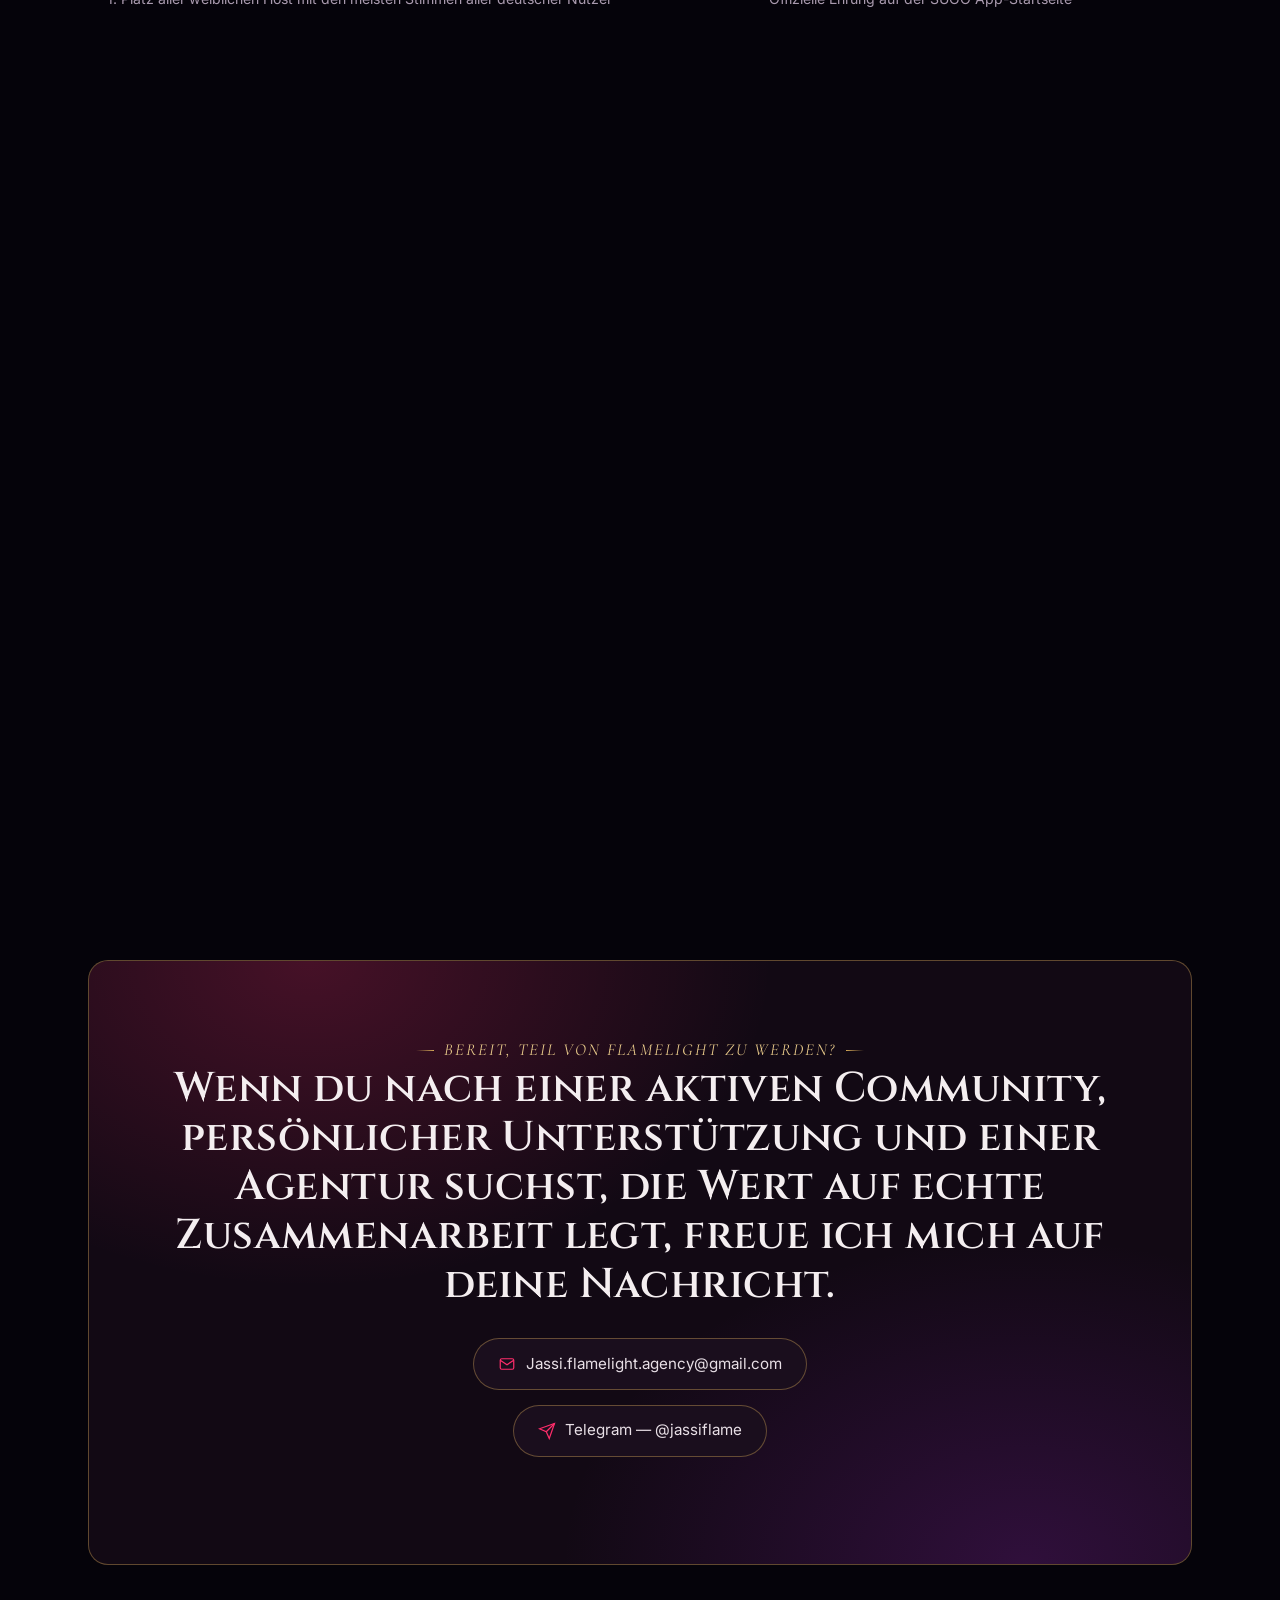
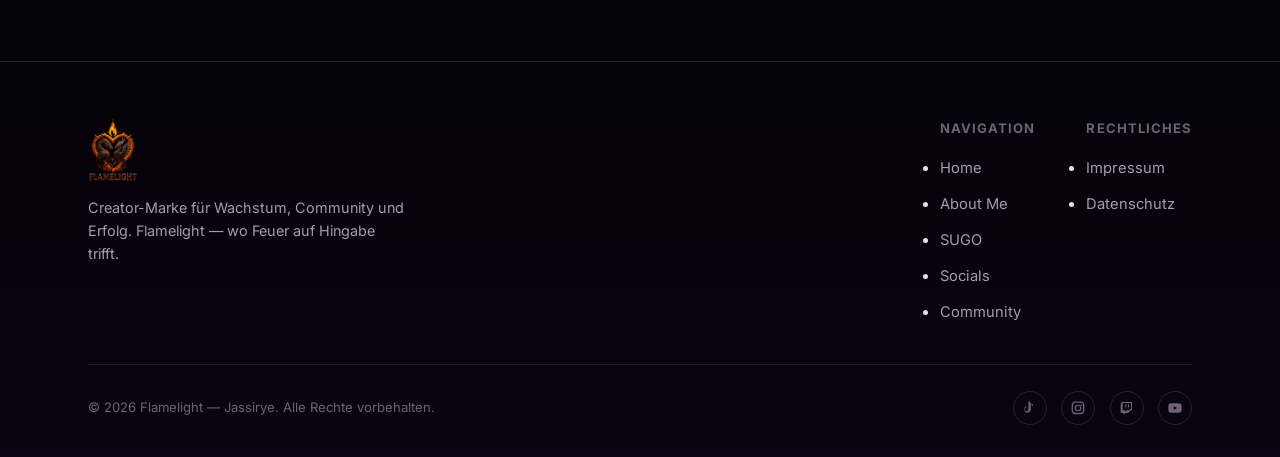
==== commit baa67887: "Update about.html" ====
--- a/about.html
+++ b/about.html
@@ -213,12 +213,13 @@
         
         <!-- ================= Community ERFOLGE ================= -->
         <section class="section-tight">
-          <div class="section-head reveal">
+                   <div class="section-head reveal">
             <h2>Persönliche Erfolge als Streamerin</h2>
+          </div>
         
-         <div class="section-head reveal" style="margin-top:3rem;">
-          <h3>Starke Community</h3>
-        </div>
+          <div class="section-head reveal" style="margin-top:3rem;">
+            <h3>Starke Community</h3>
+          </div>
         <div class="gallery-3 reveal">
           <div>
             <div class="gallery-item has-image">
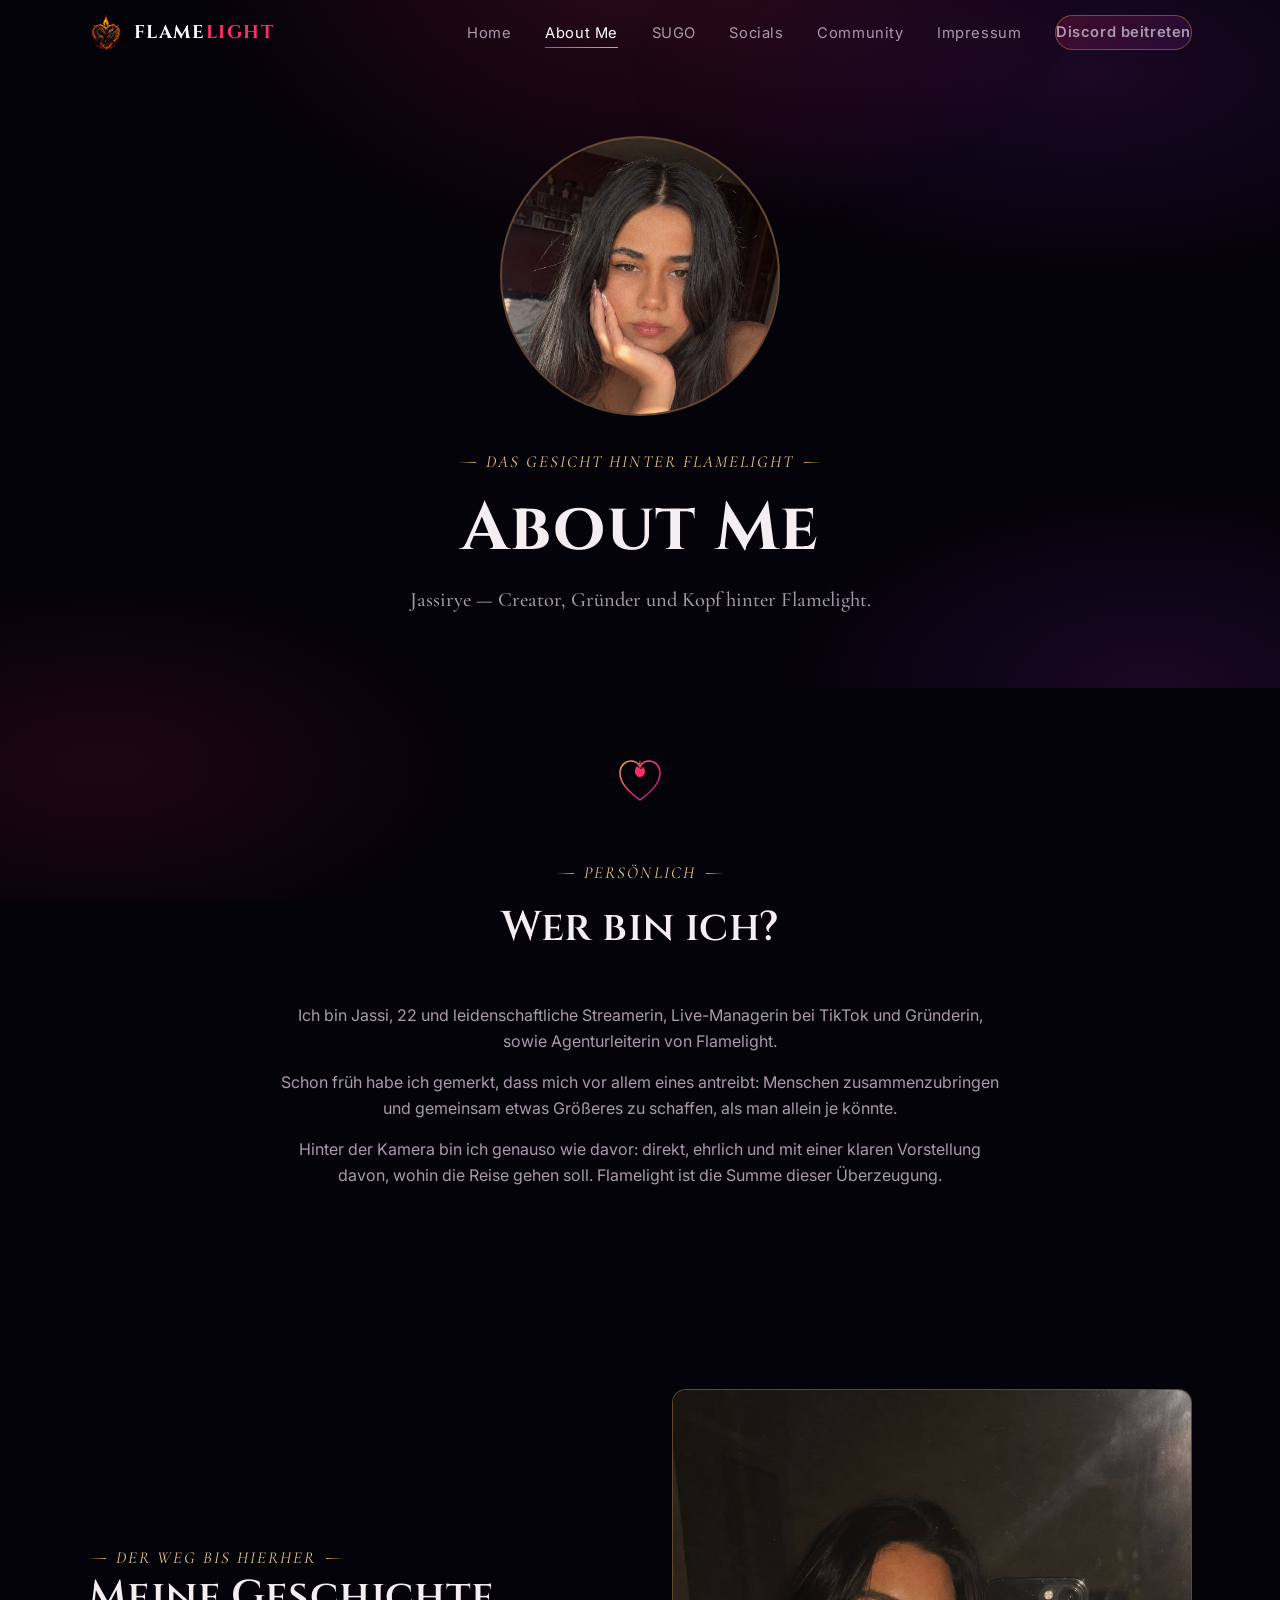
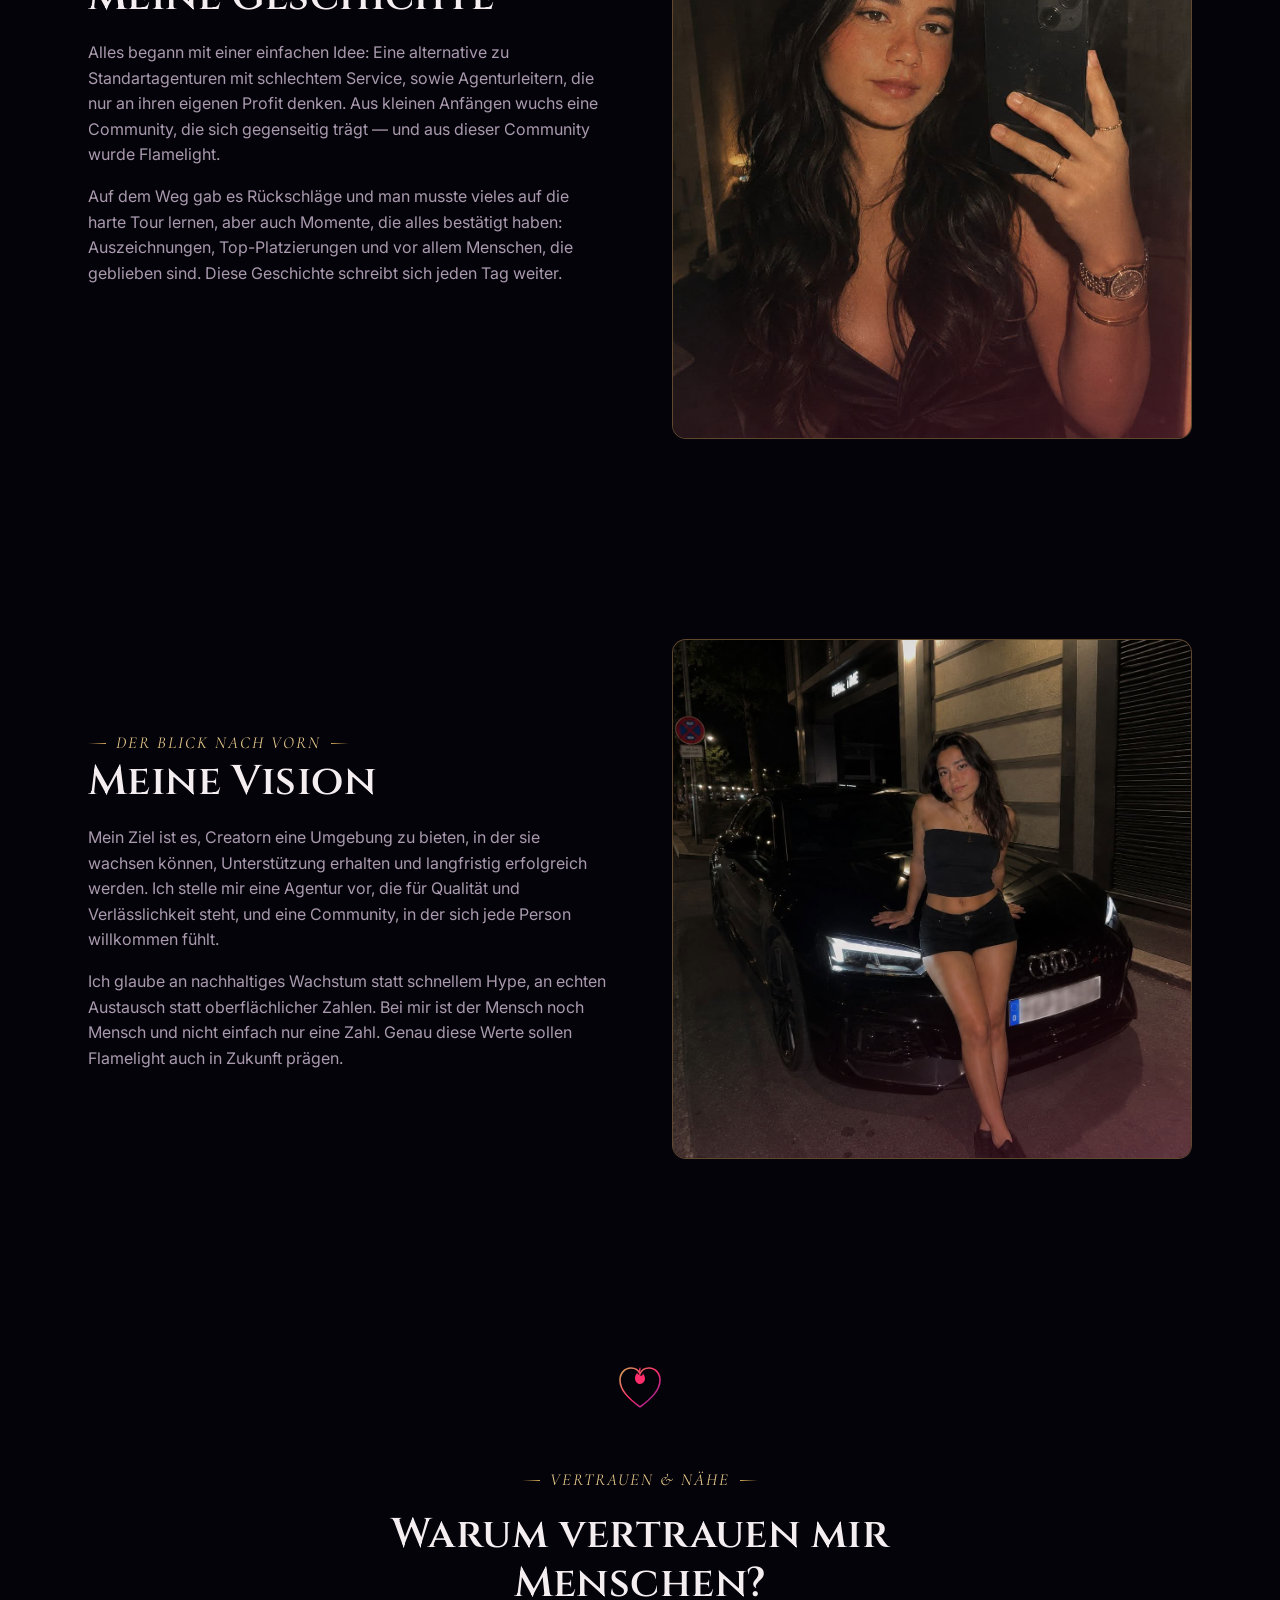
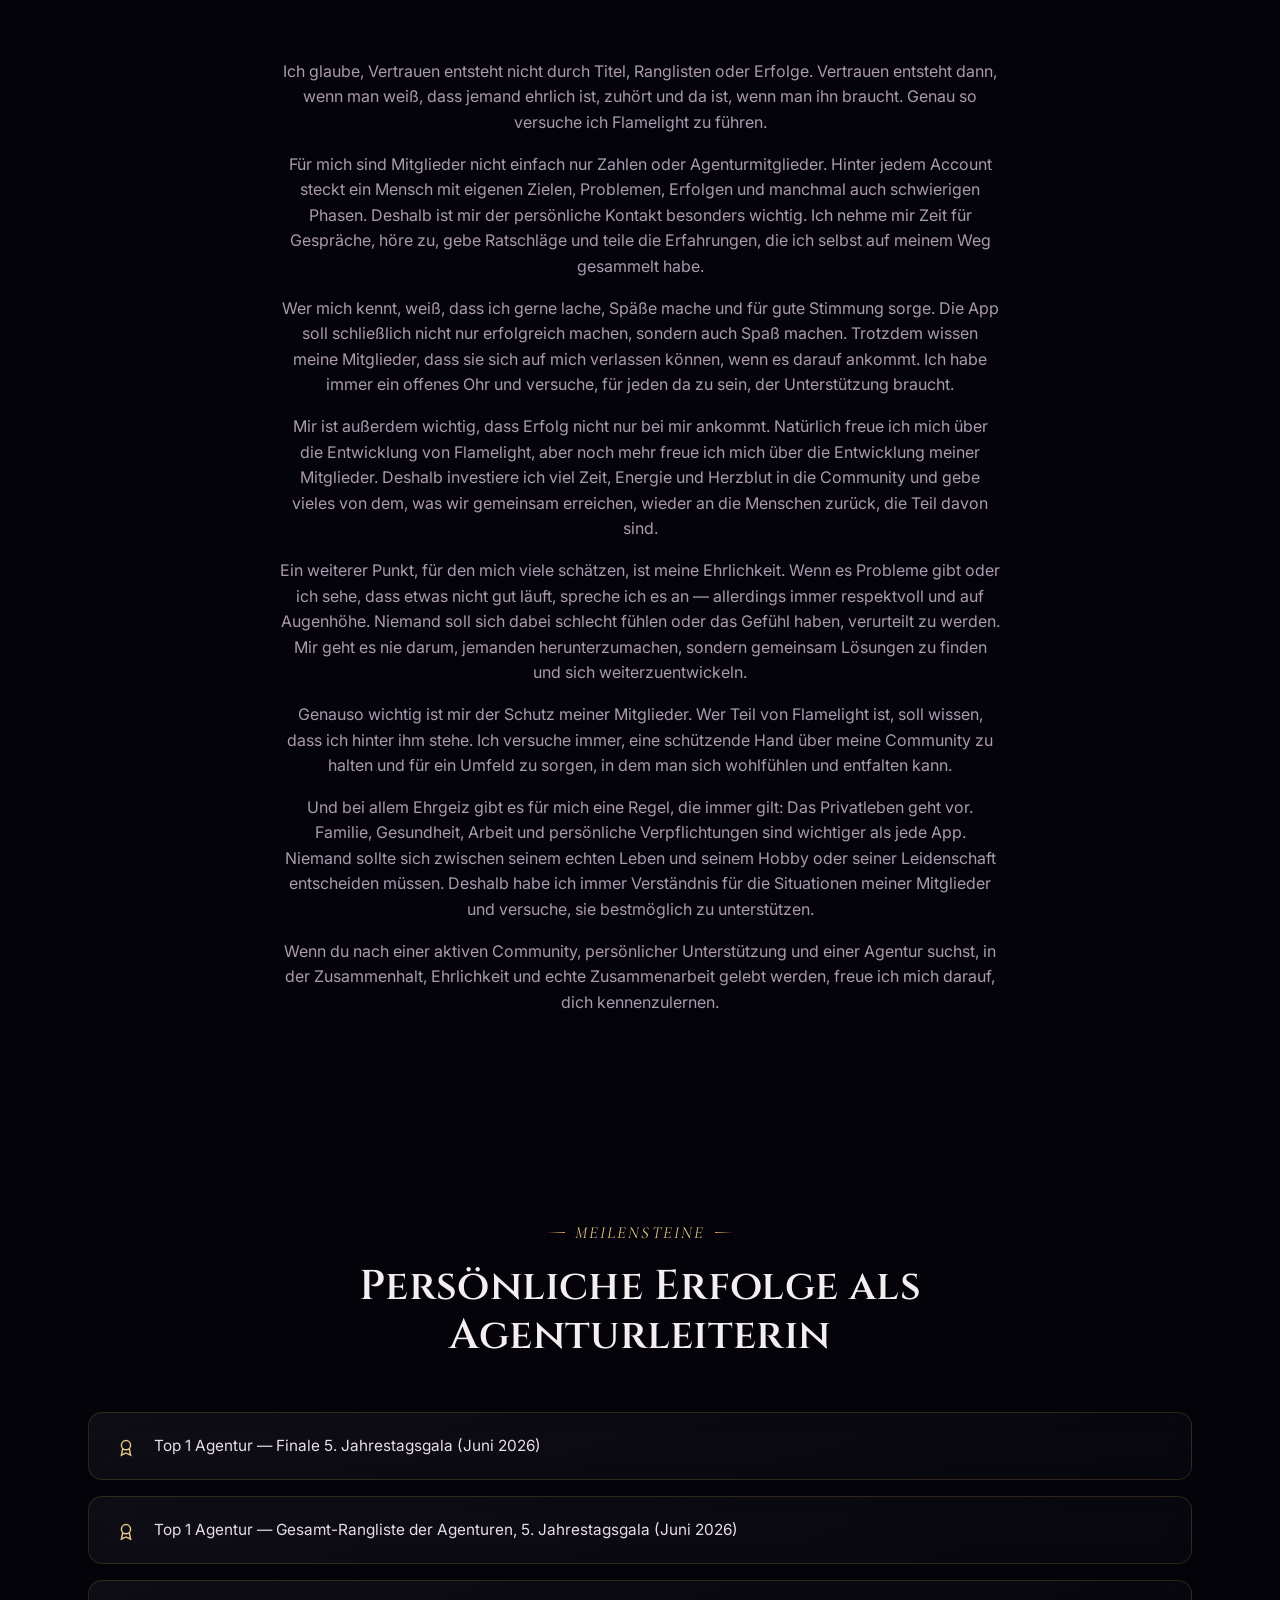
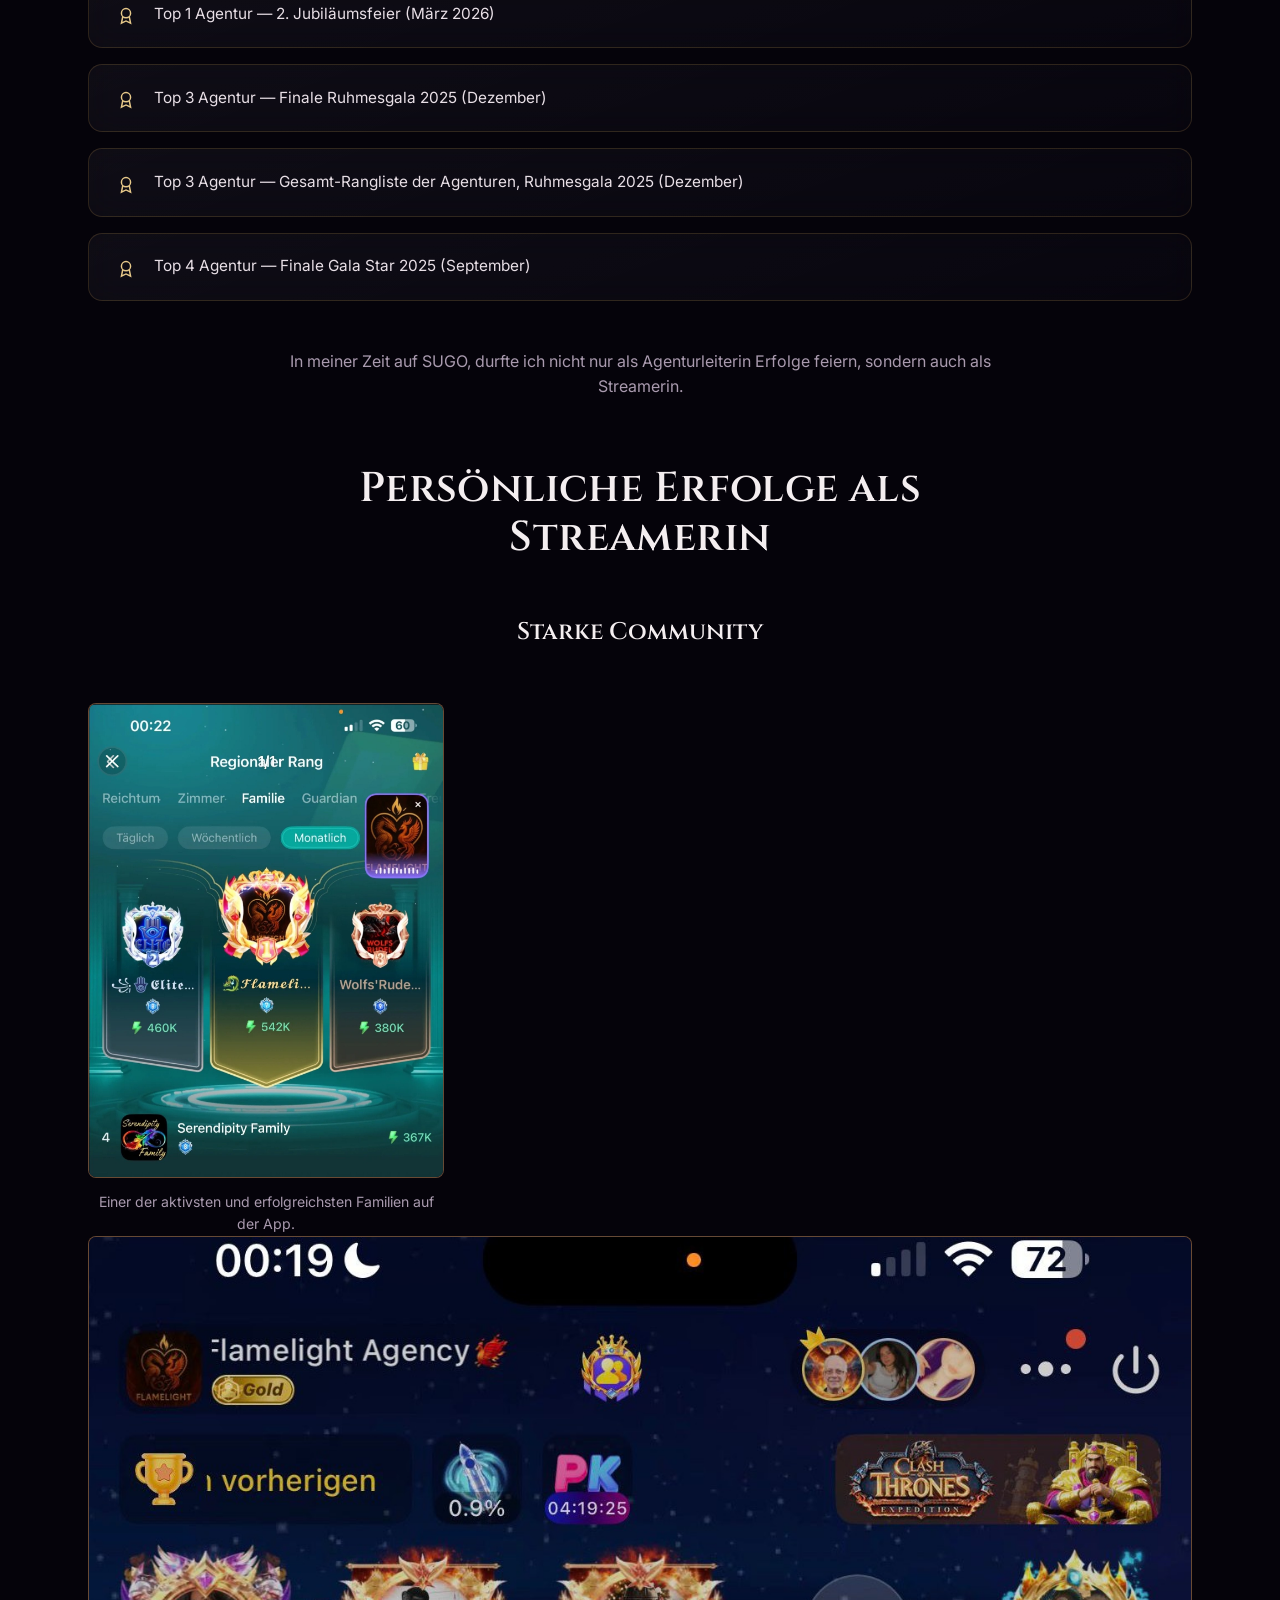
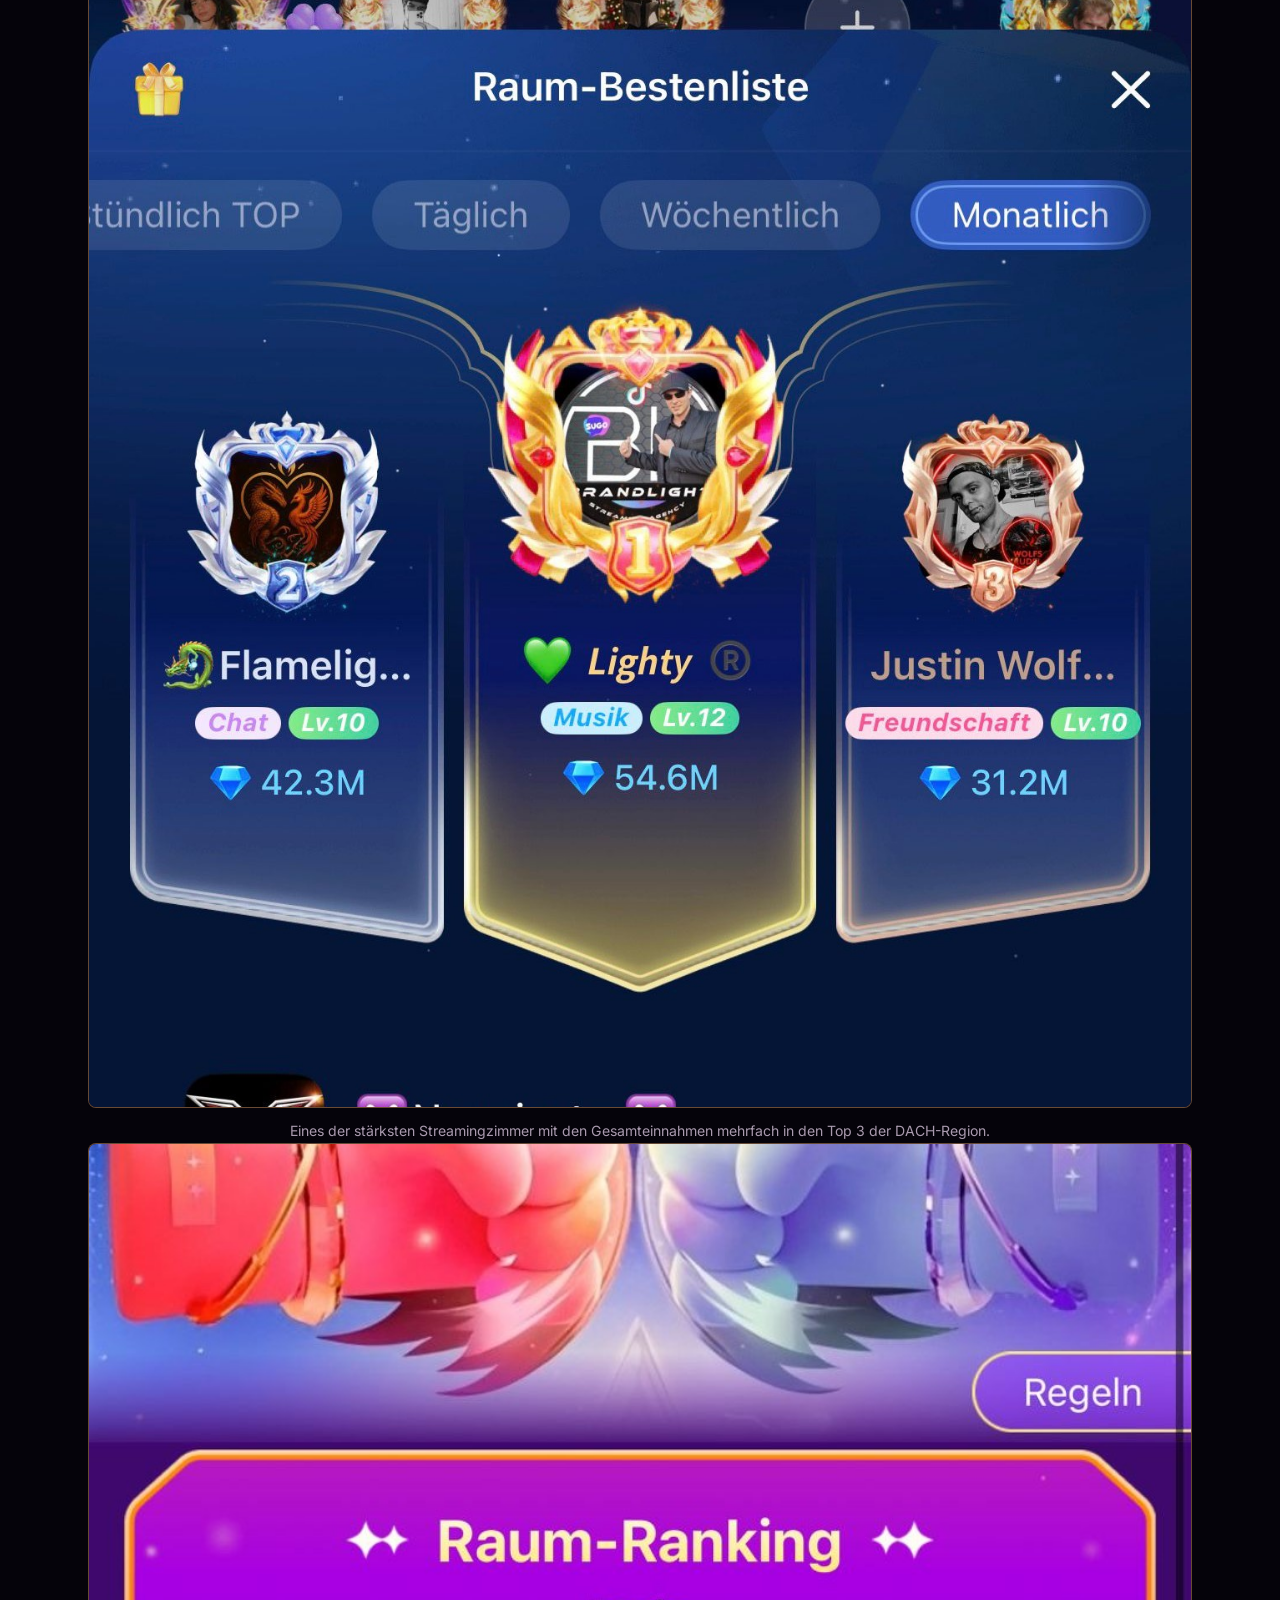
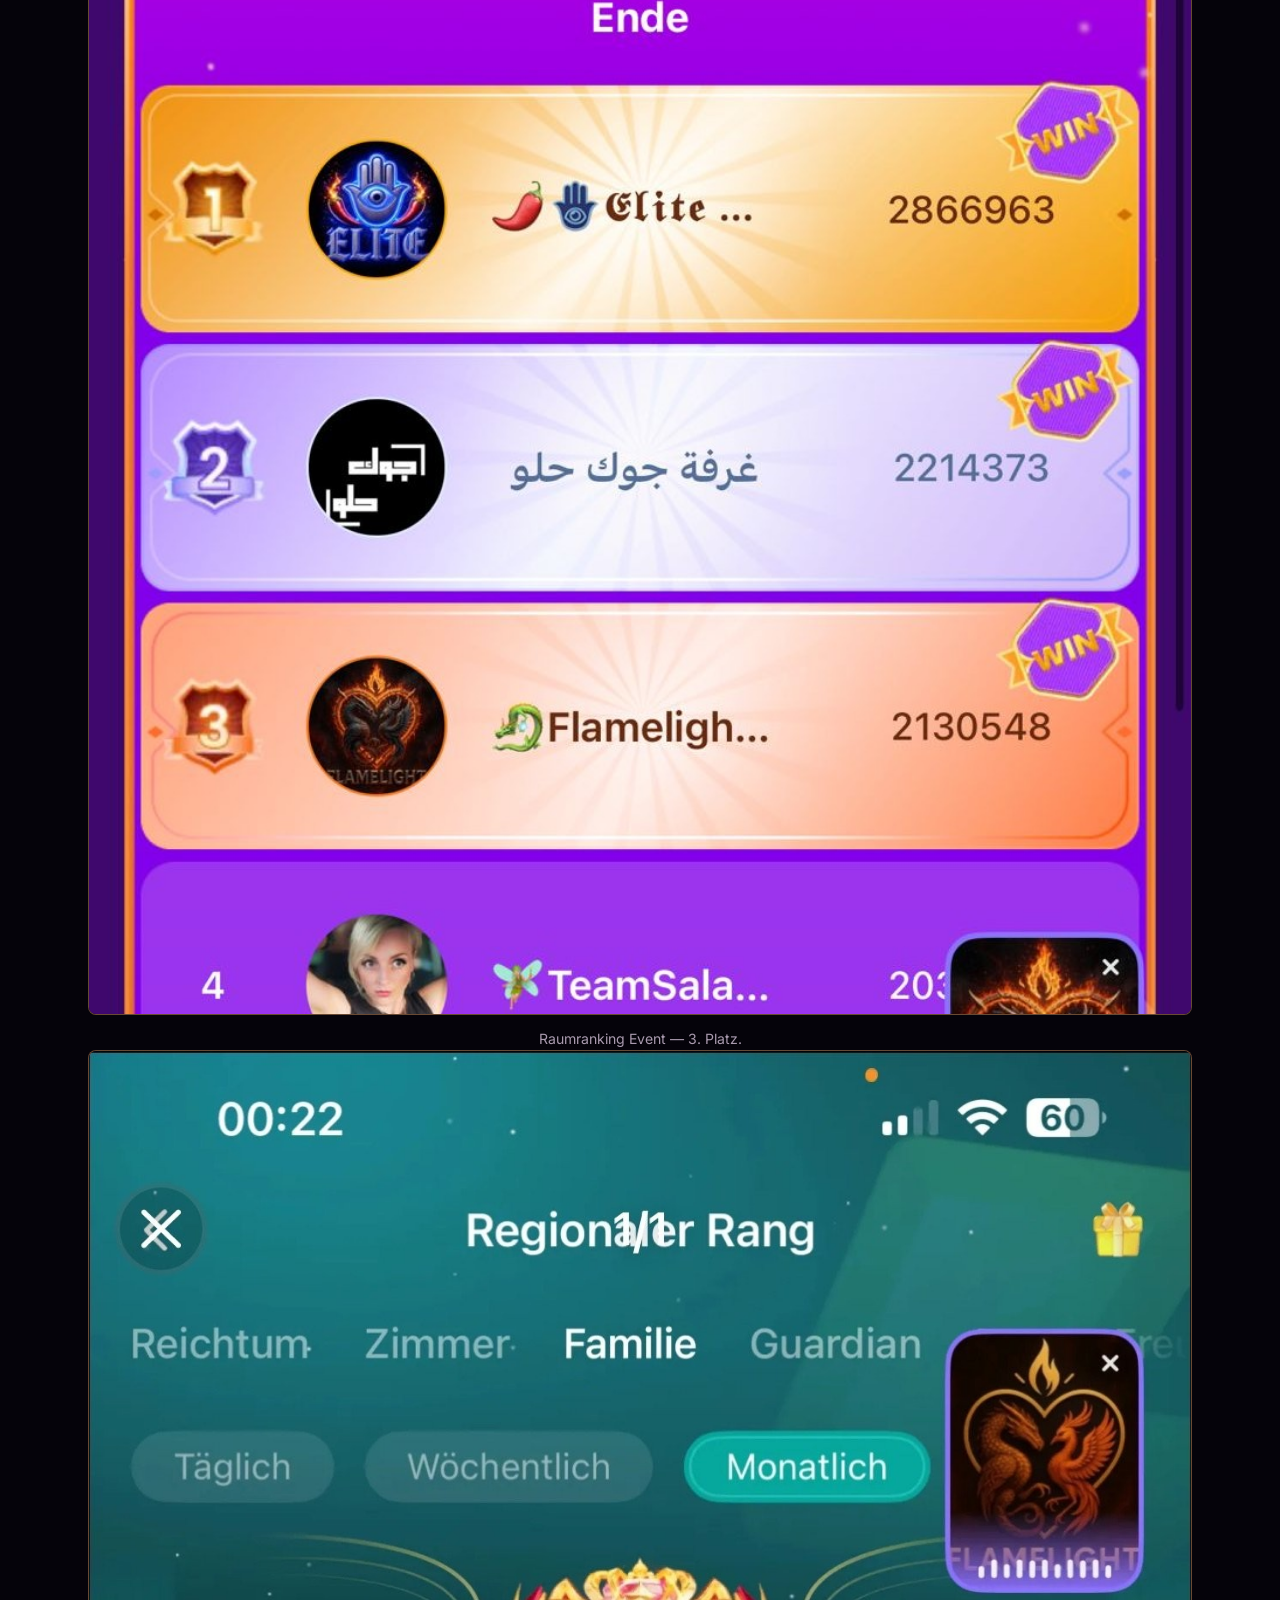
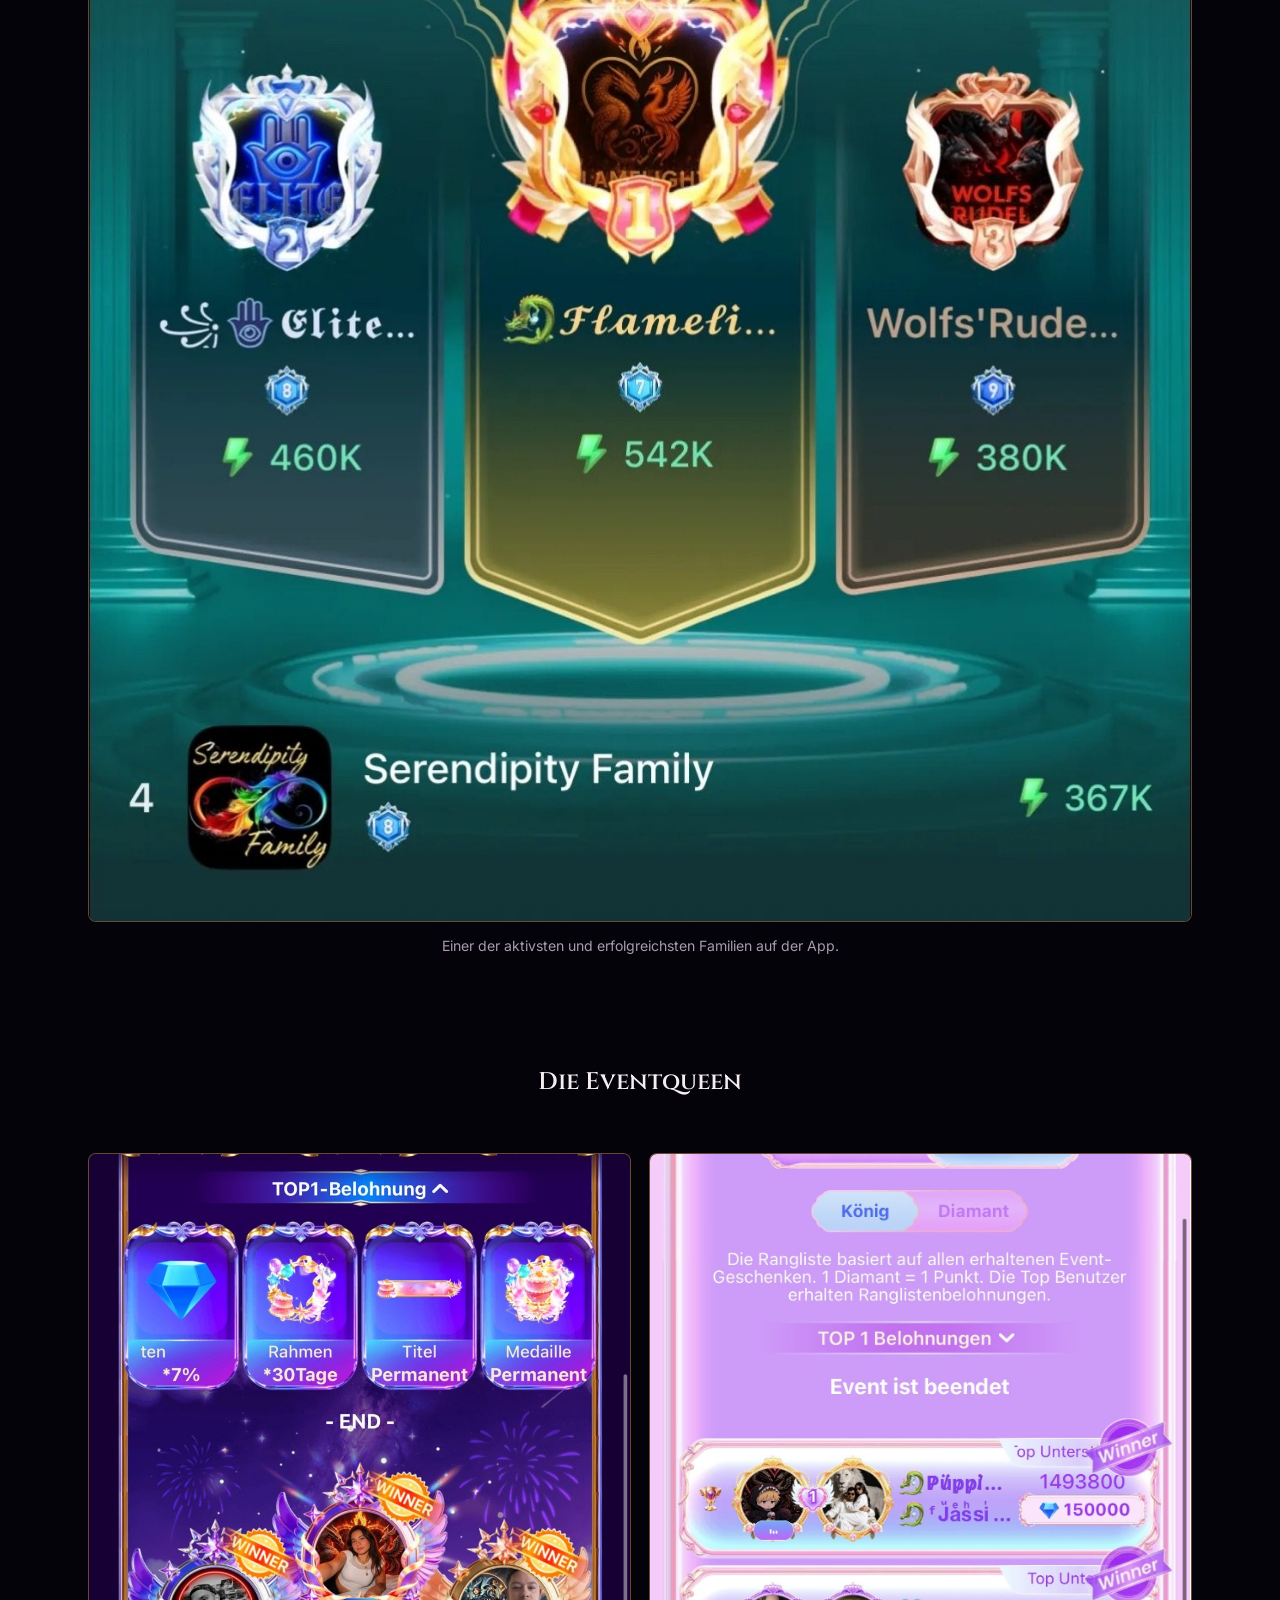
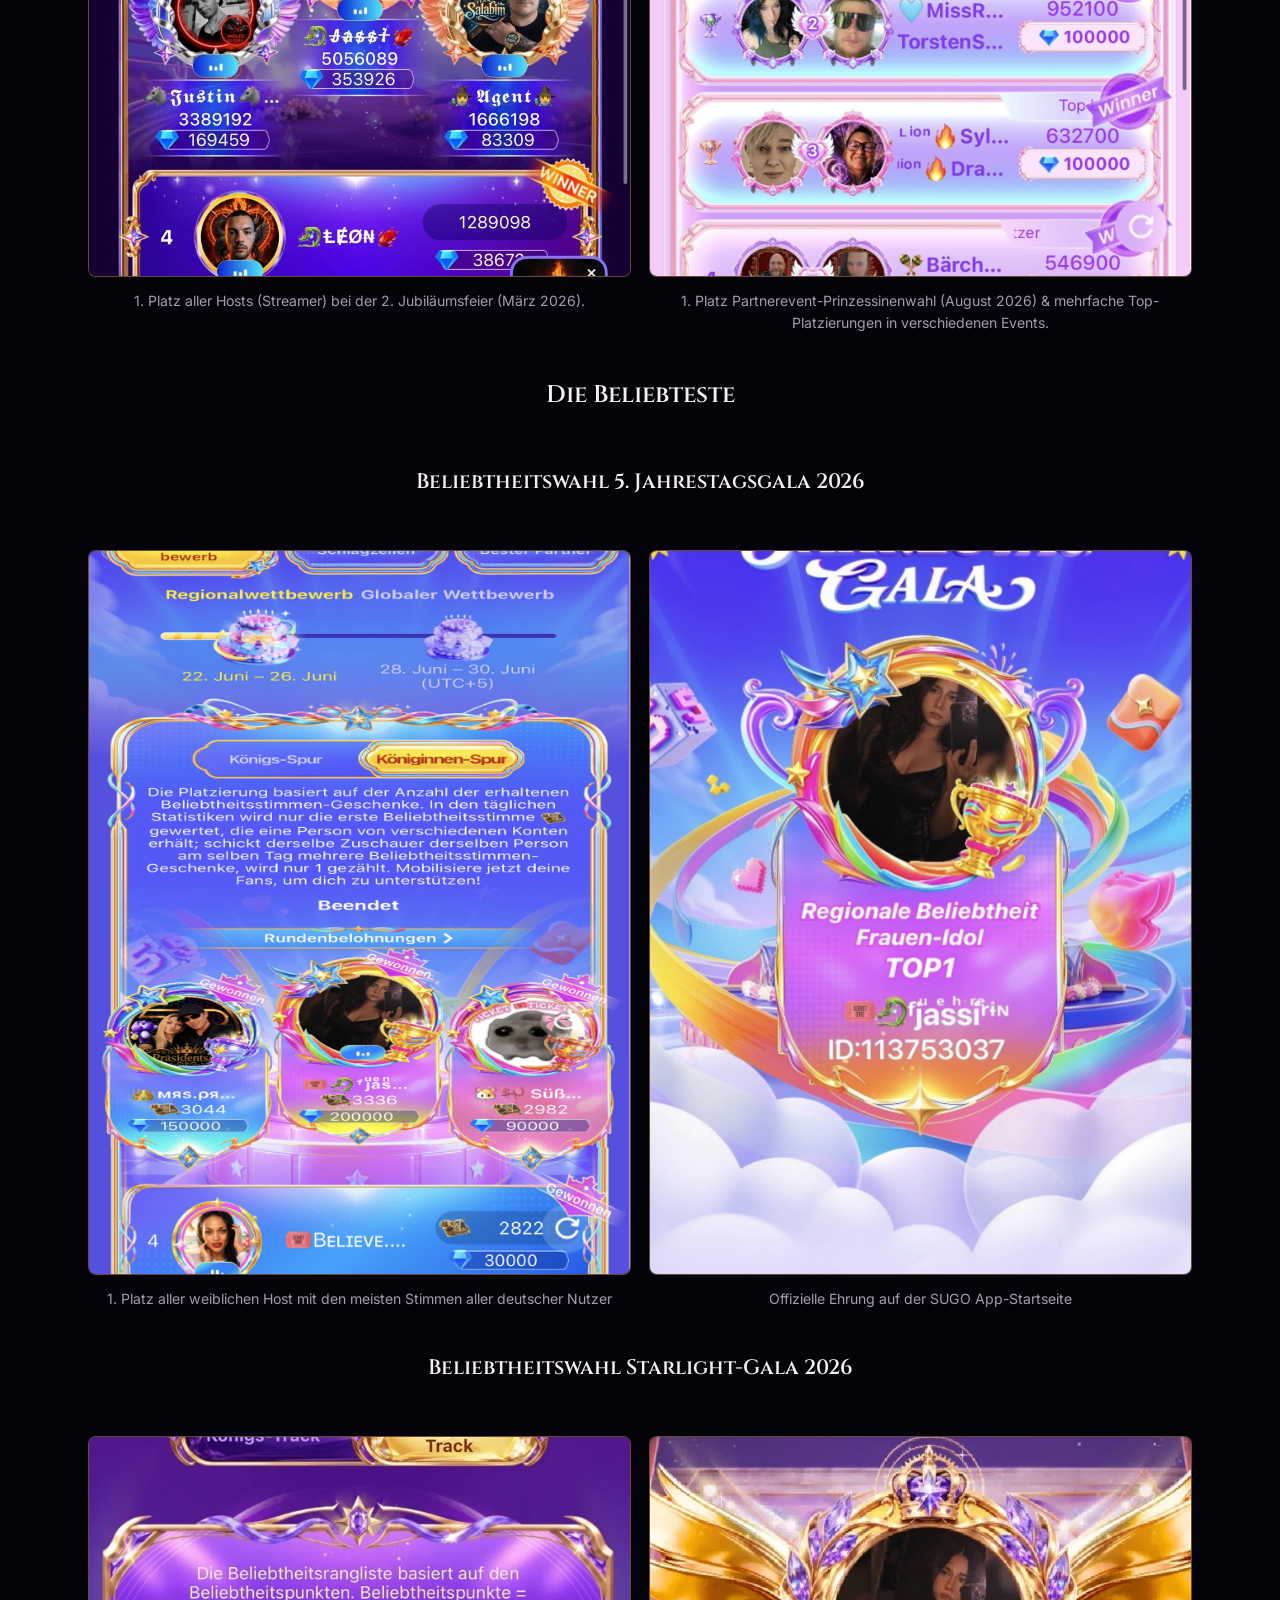
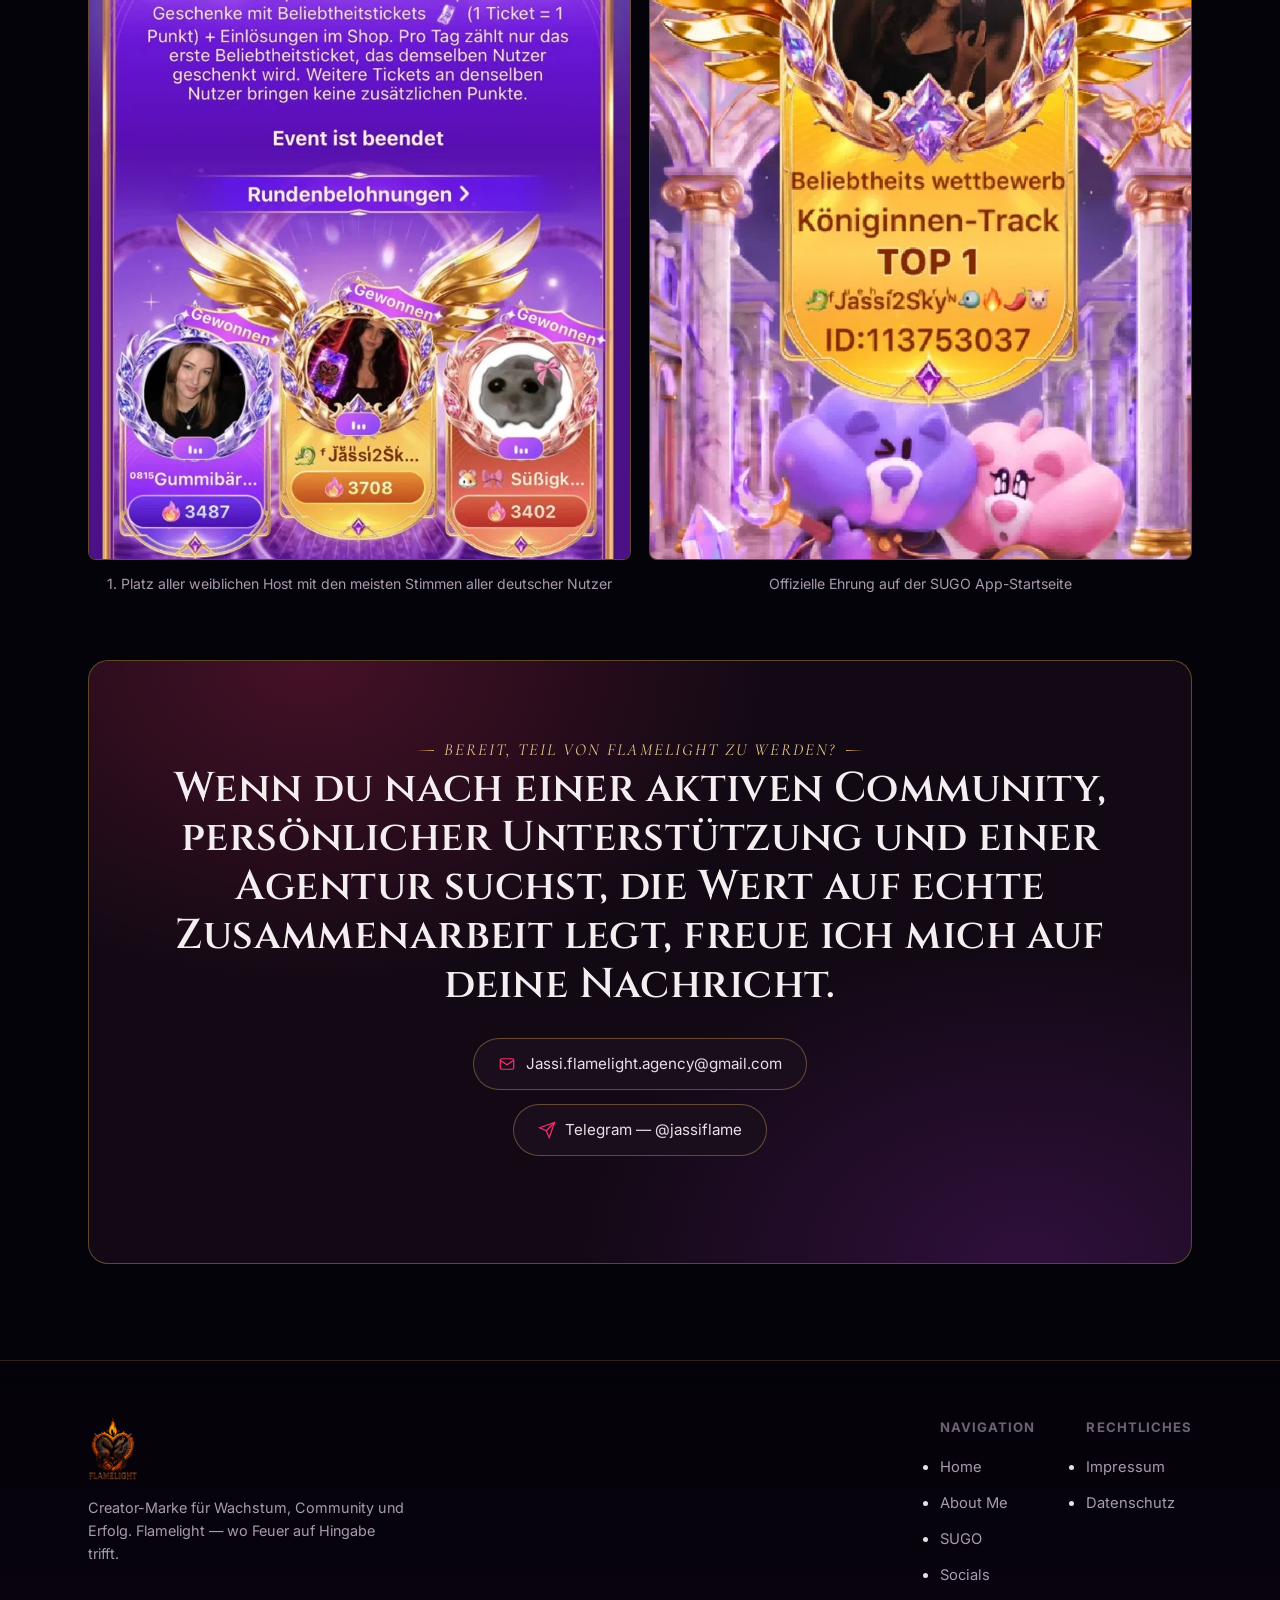
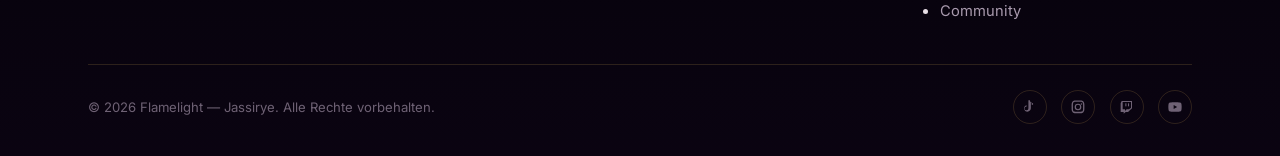
==== commit 6ccc6f10: "Update about.html" ====
--- a/about.html
+++ b/about.html
@@ -77,7 +77,7 @@
         </div>
         <div class="text-block reveal" style="max-width:720px;margin:0 auto;text-align:center;">
           <p>
-            Ich bin Jassi, 21 und leidenschaftliche Streamerin, Live-Managerin bei TikTok und Gründerin, sowie Agenturleiterin von Flamelight.
+            Ich bin Jassi, 22 und leidenschaftliche Streamerin, Live-Managerin bei TikTok und Gründerin, sowie Agenturleiterin von Flamelight.
           </p>
           <p>
             Schon früh habe ich gemerkt, dass mich vor allem eines antreibt: Menschen zusammenzubringen und gemeinsam etwas Größeres zu schaffen, als man allein je könnte.
@@ -222,11 +222,16 @@
           </div>
         <div class="gallery-3 reveal">
           <div>
+             <div class="gallery-item has-image">
+              <img src="assets/about-familie-1.jpg" alt="Familiengruppe in den Top 3 der DACH-Region, beste Platzierung 1. Platz" loading="lazy">
+            </div>
+            <p style="margin-top:0.8rem;text-align:center;color:var(--ink-dim);font-size:0.88rem;">Einer der aktivsten und erfolgreichsten Familien auf der App.</p>
+          </div>
+          </div>
             <div class="gallery-item has-image">
               <img src="assets/about-raum-1.jpg" alt="Streamingzimmer in den Top 3 der DACH-Region" loading="lazy">
             </div>
             <p style="margin-top:0.8rem;text-align:center;color:var(--ink-dim);font-size:0.88rem;">Eines der stärksten Streamingzimmer mit den Gesamteinnahmen mehrfach in den Top 3 der DACH-Region.</p>
-          </div>
           <div>
             <div class="gallery-item has-image">
               <img src="assets/about-raum-2.jpg" alt="3. Platz beim Raumranking Event" loading="lazy">
@@ -239,7 +244,6 @@
             </div>
             <p style="margin-top:0.8rem;text-align:center;color:var(--ink-dim);font-size:0.88rem;">Einer der aktivsten und erfolgreichsten Familien auf der App.</p>
           </div>
-        </div>
       </section>
         
 
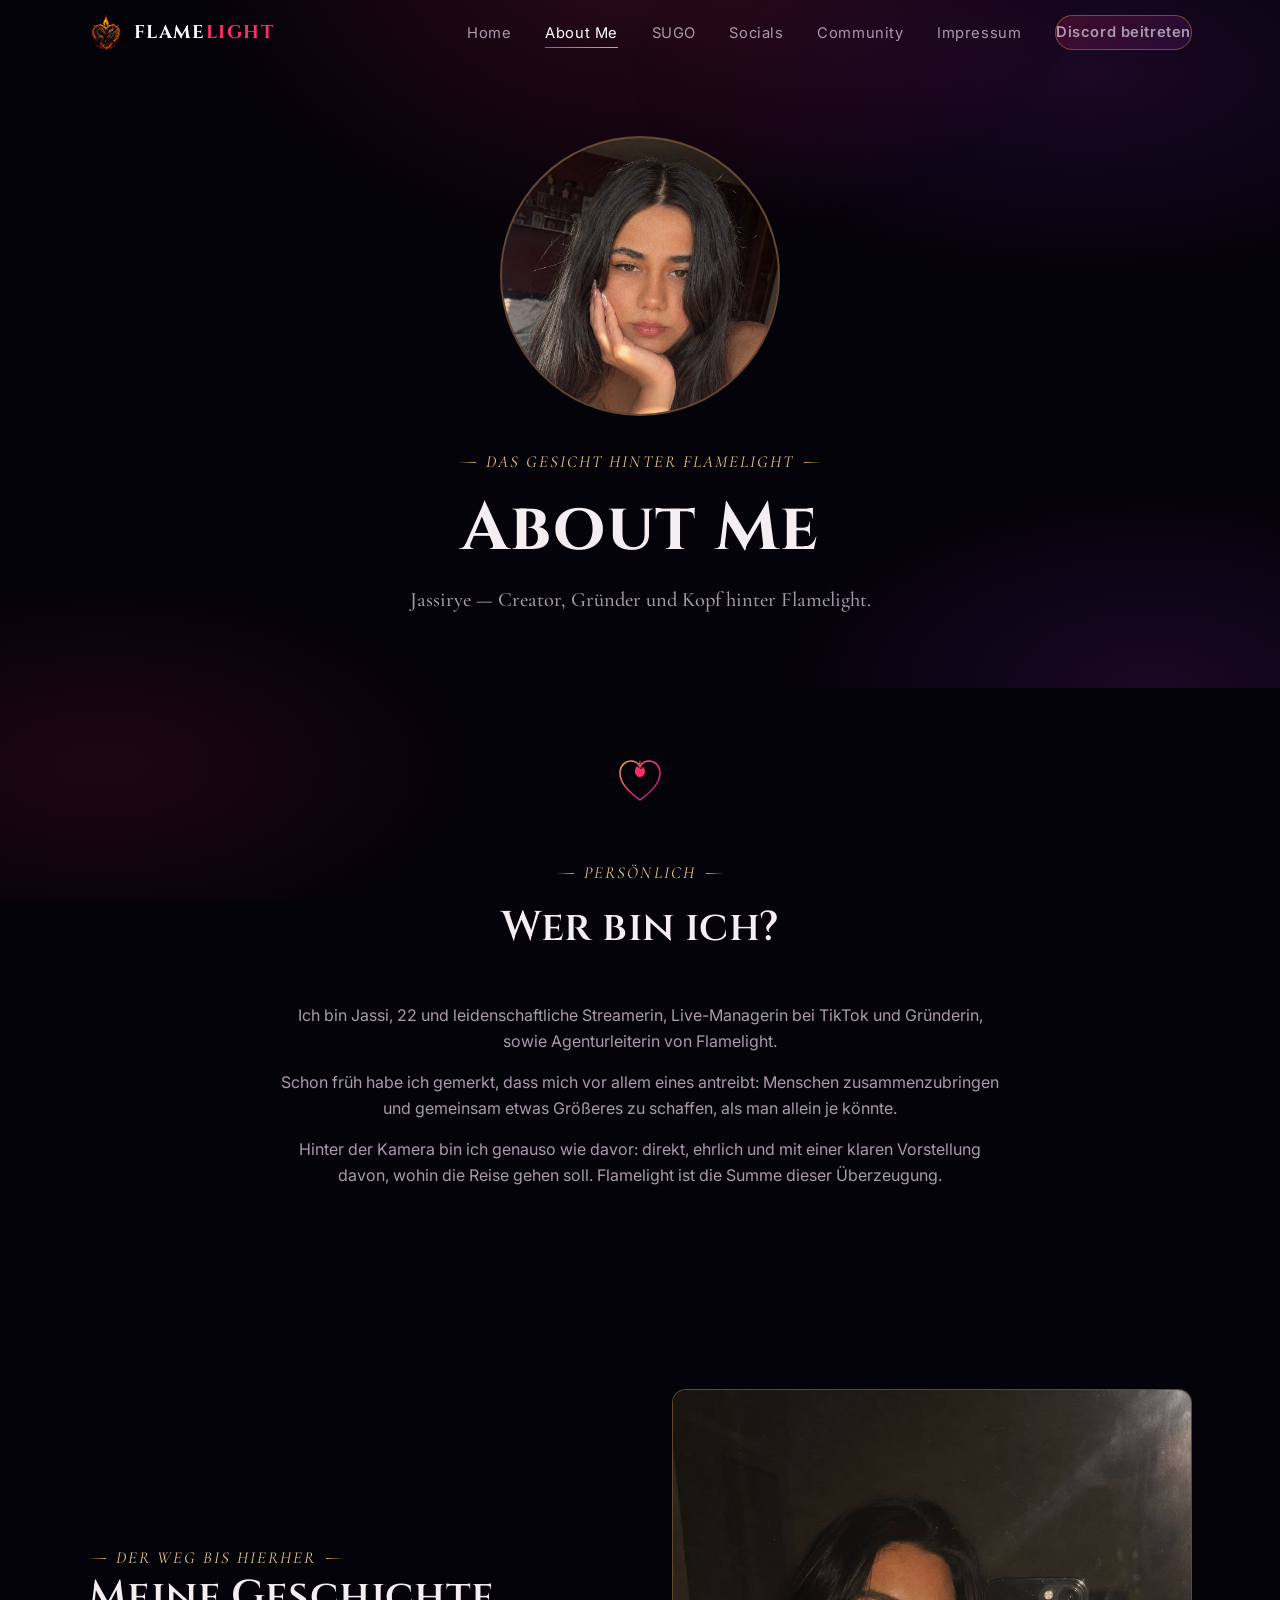
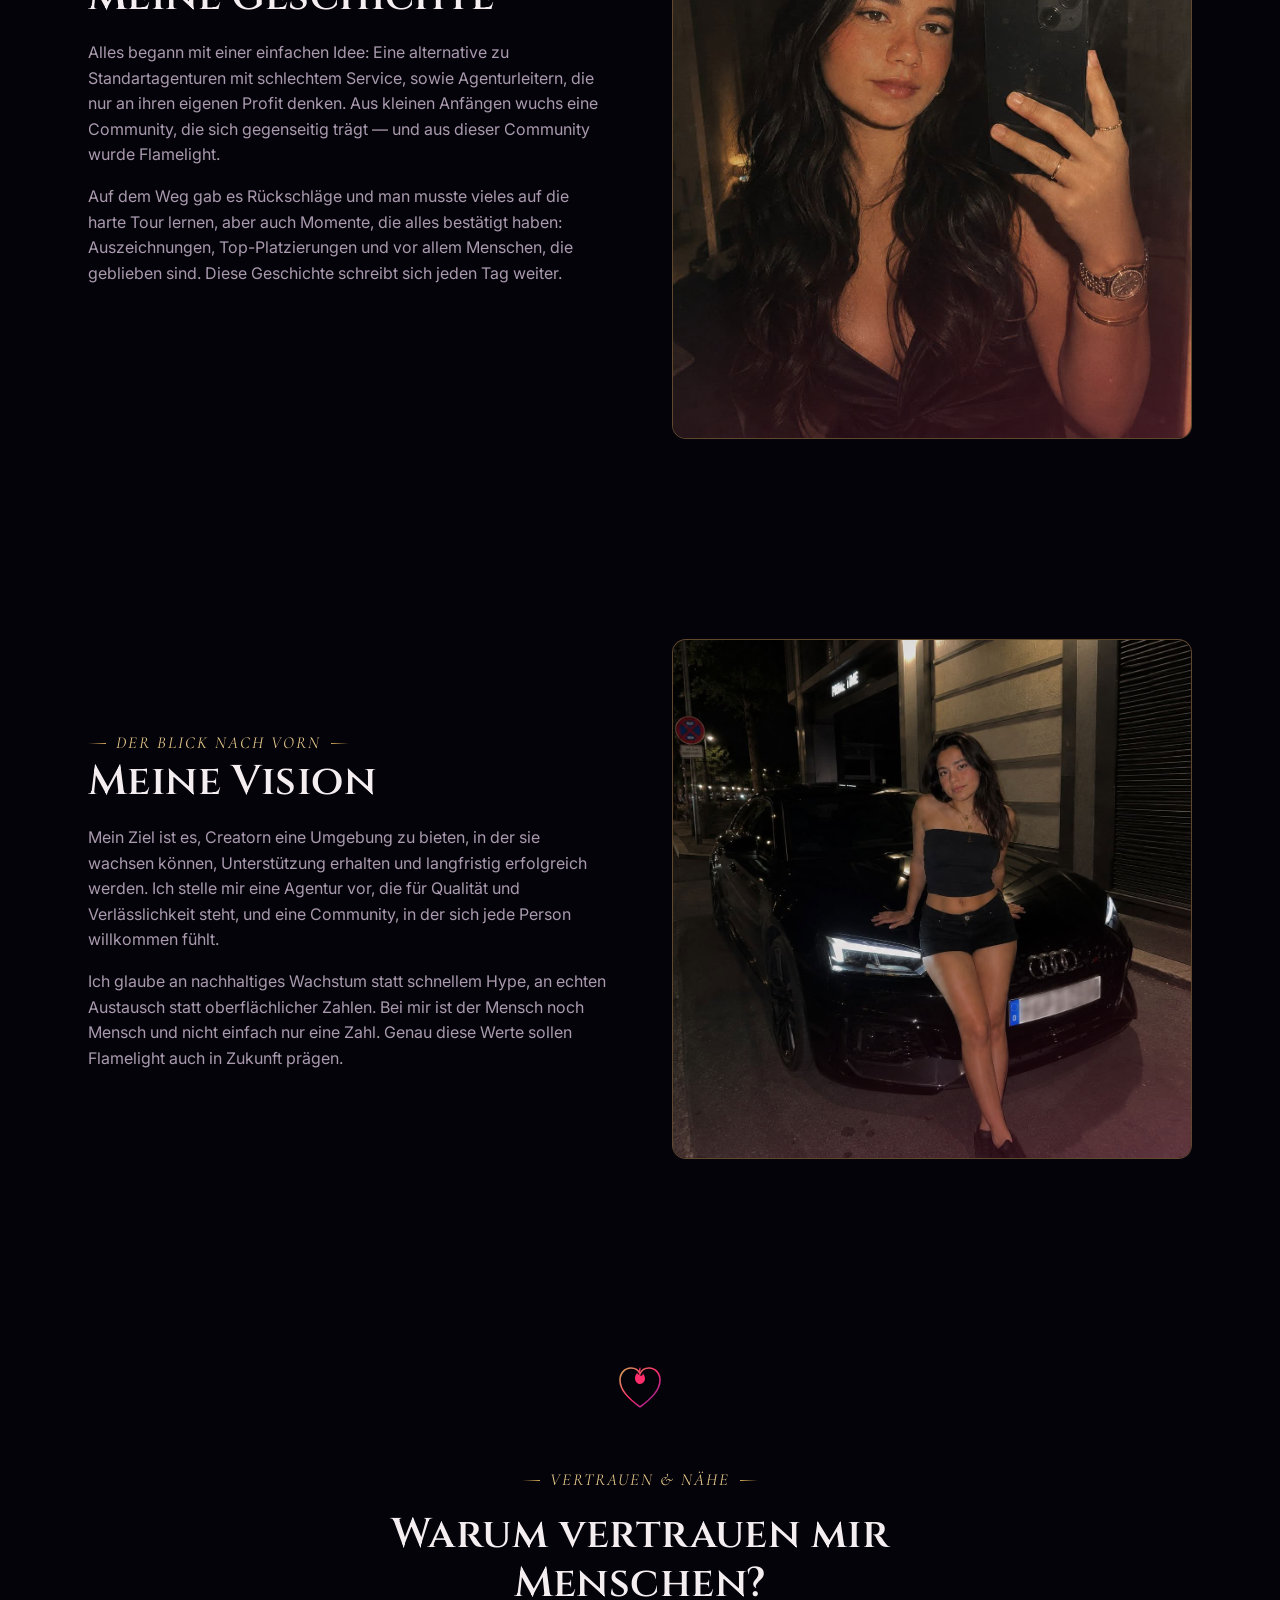
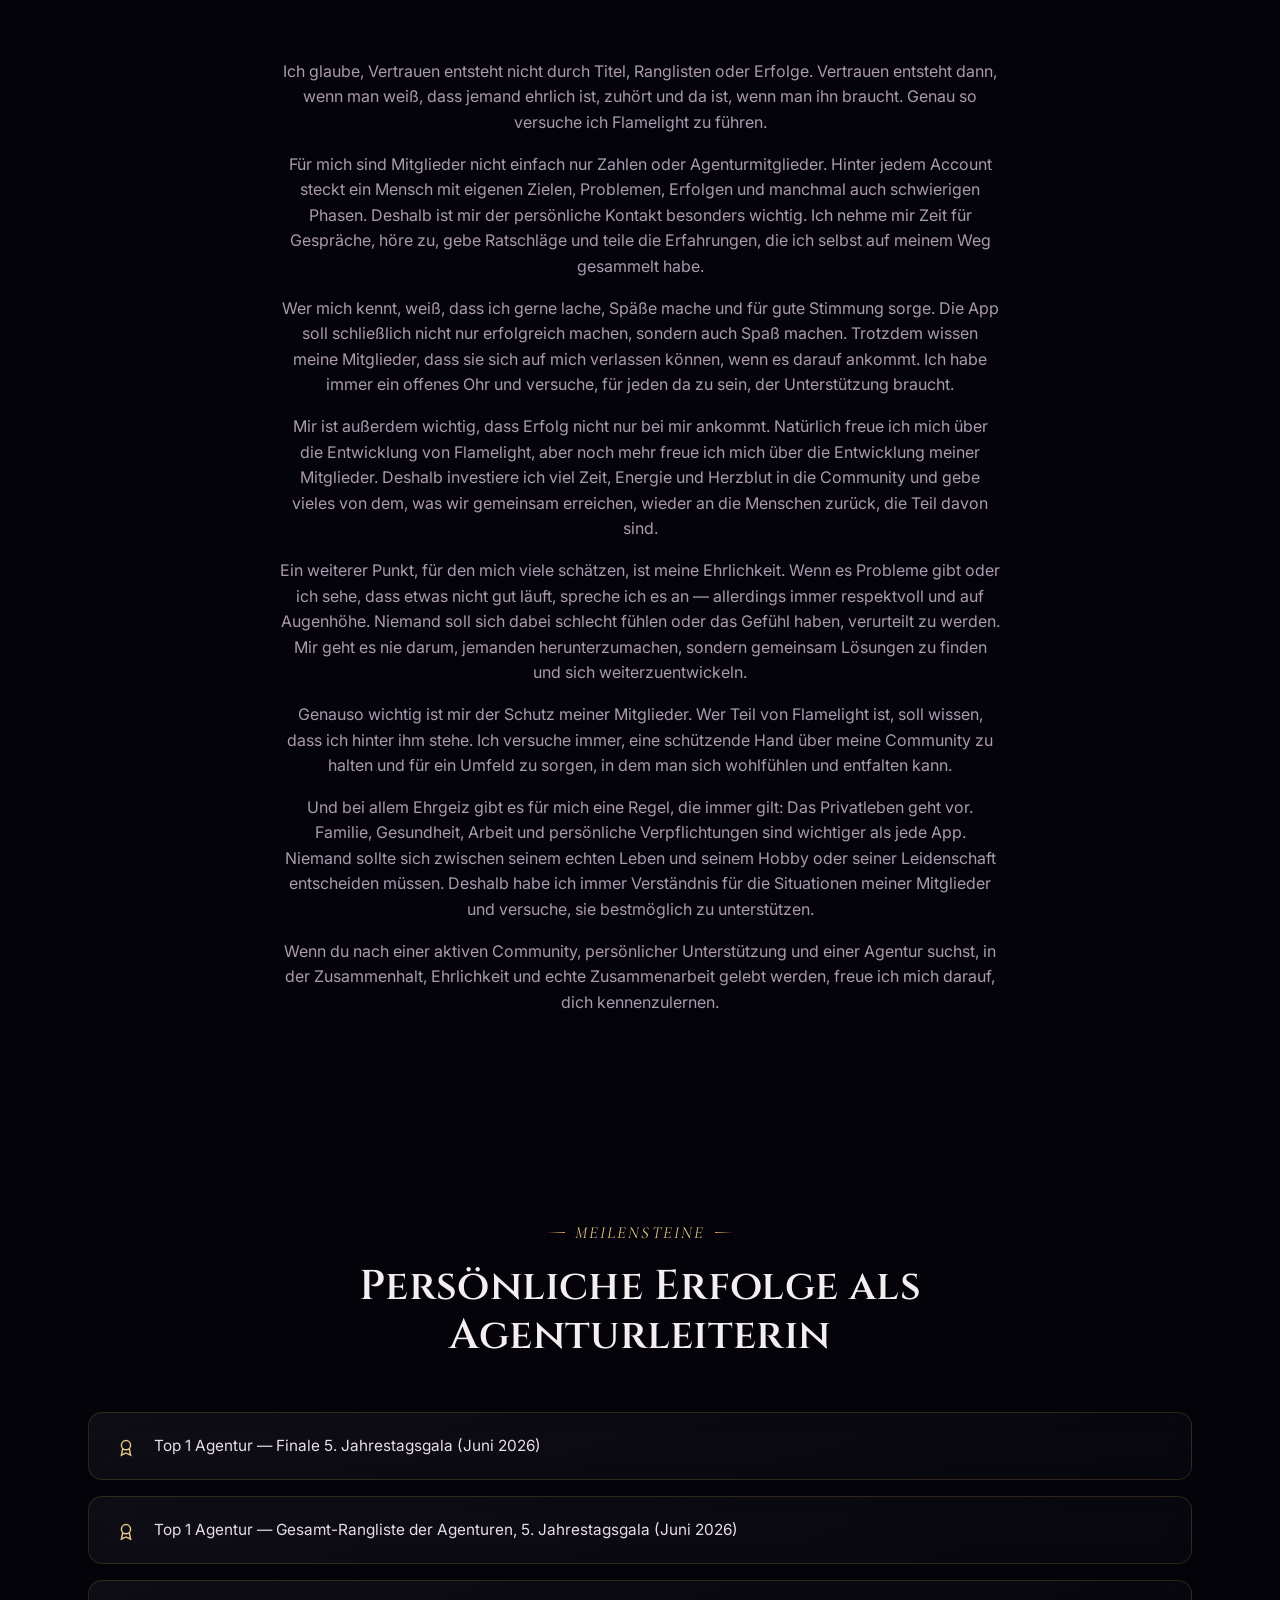
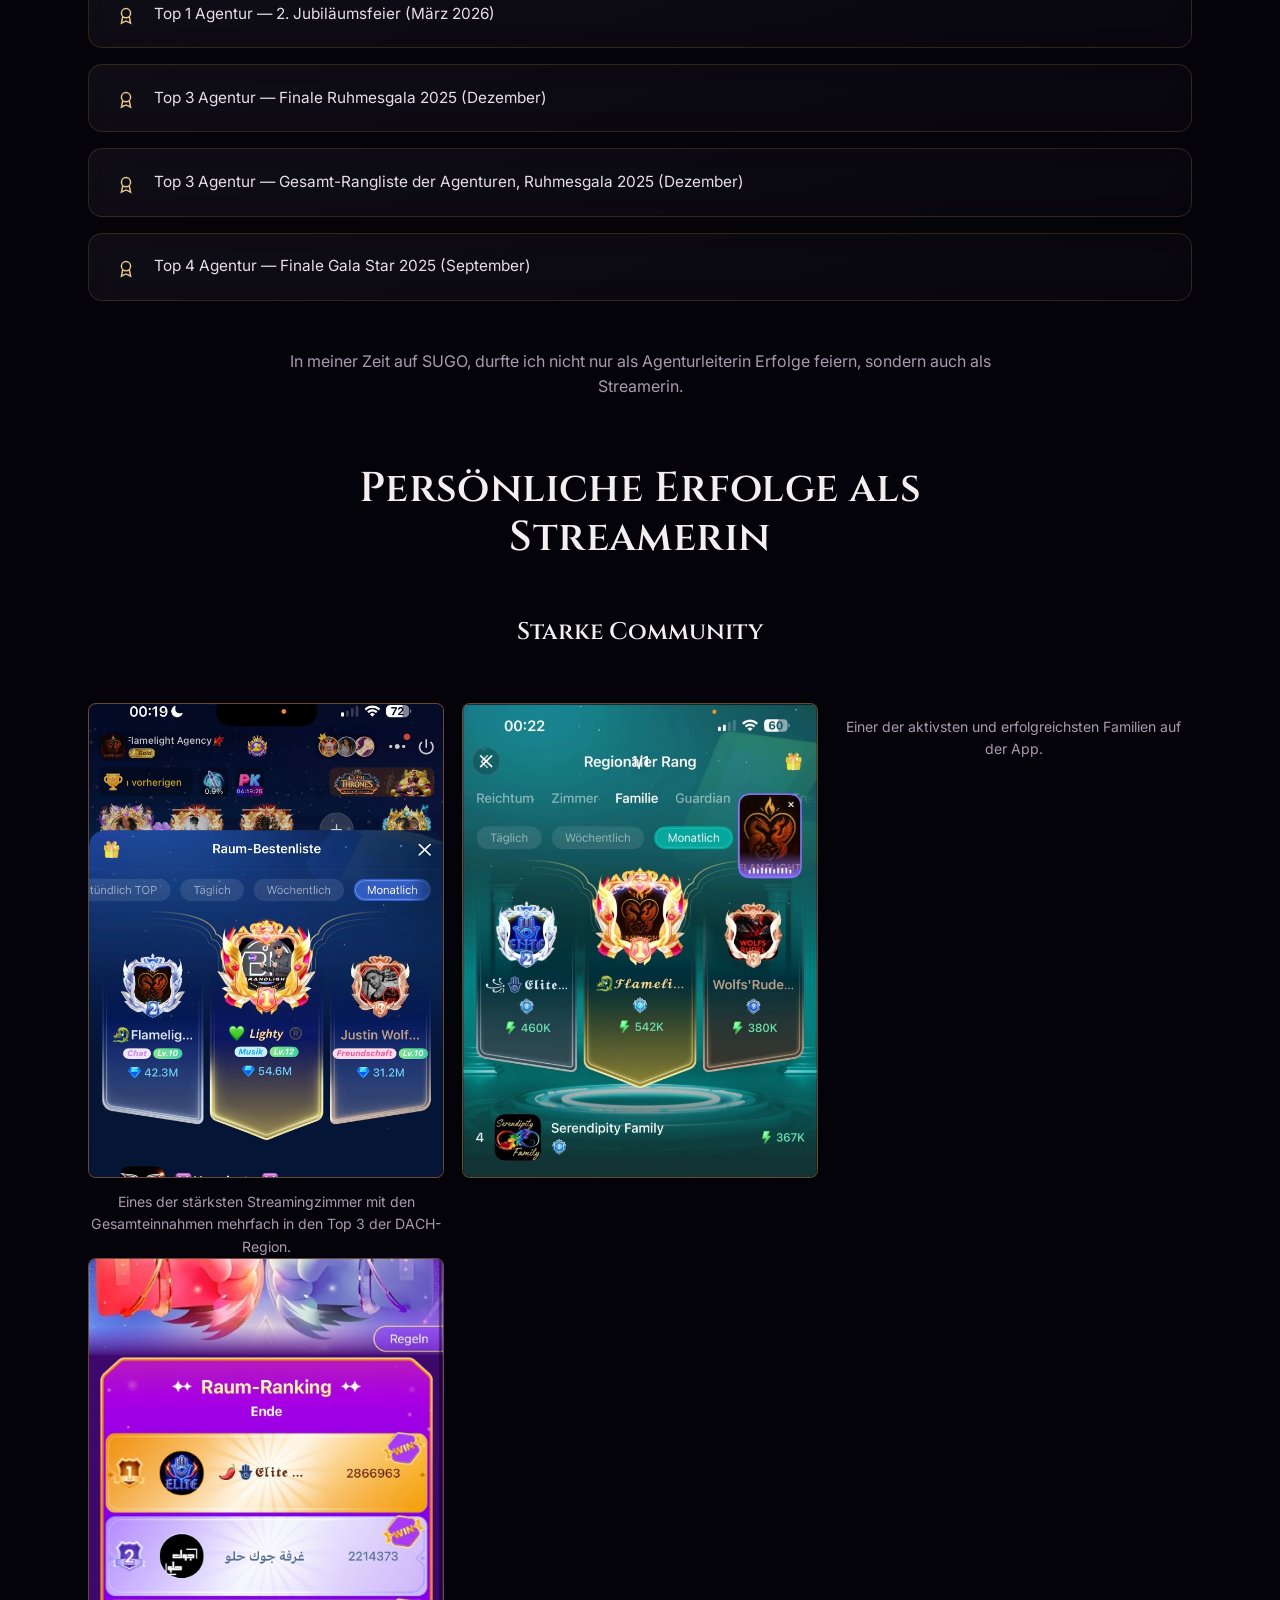
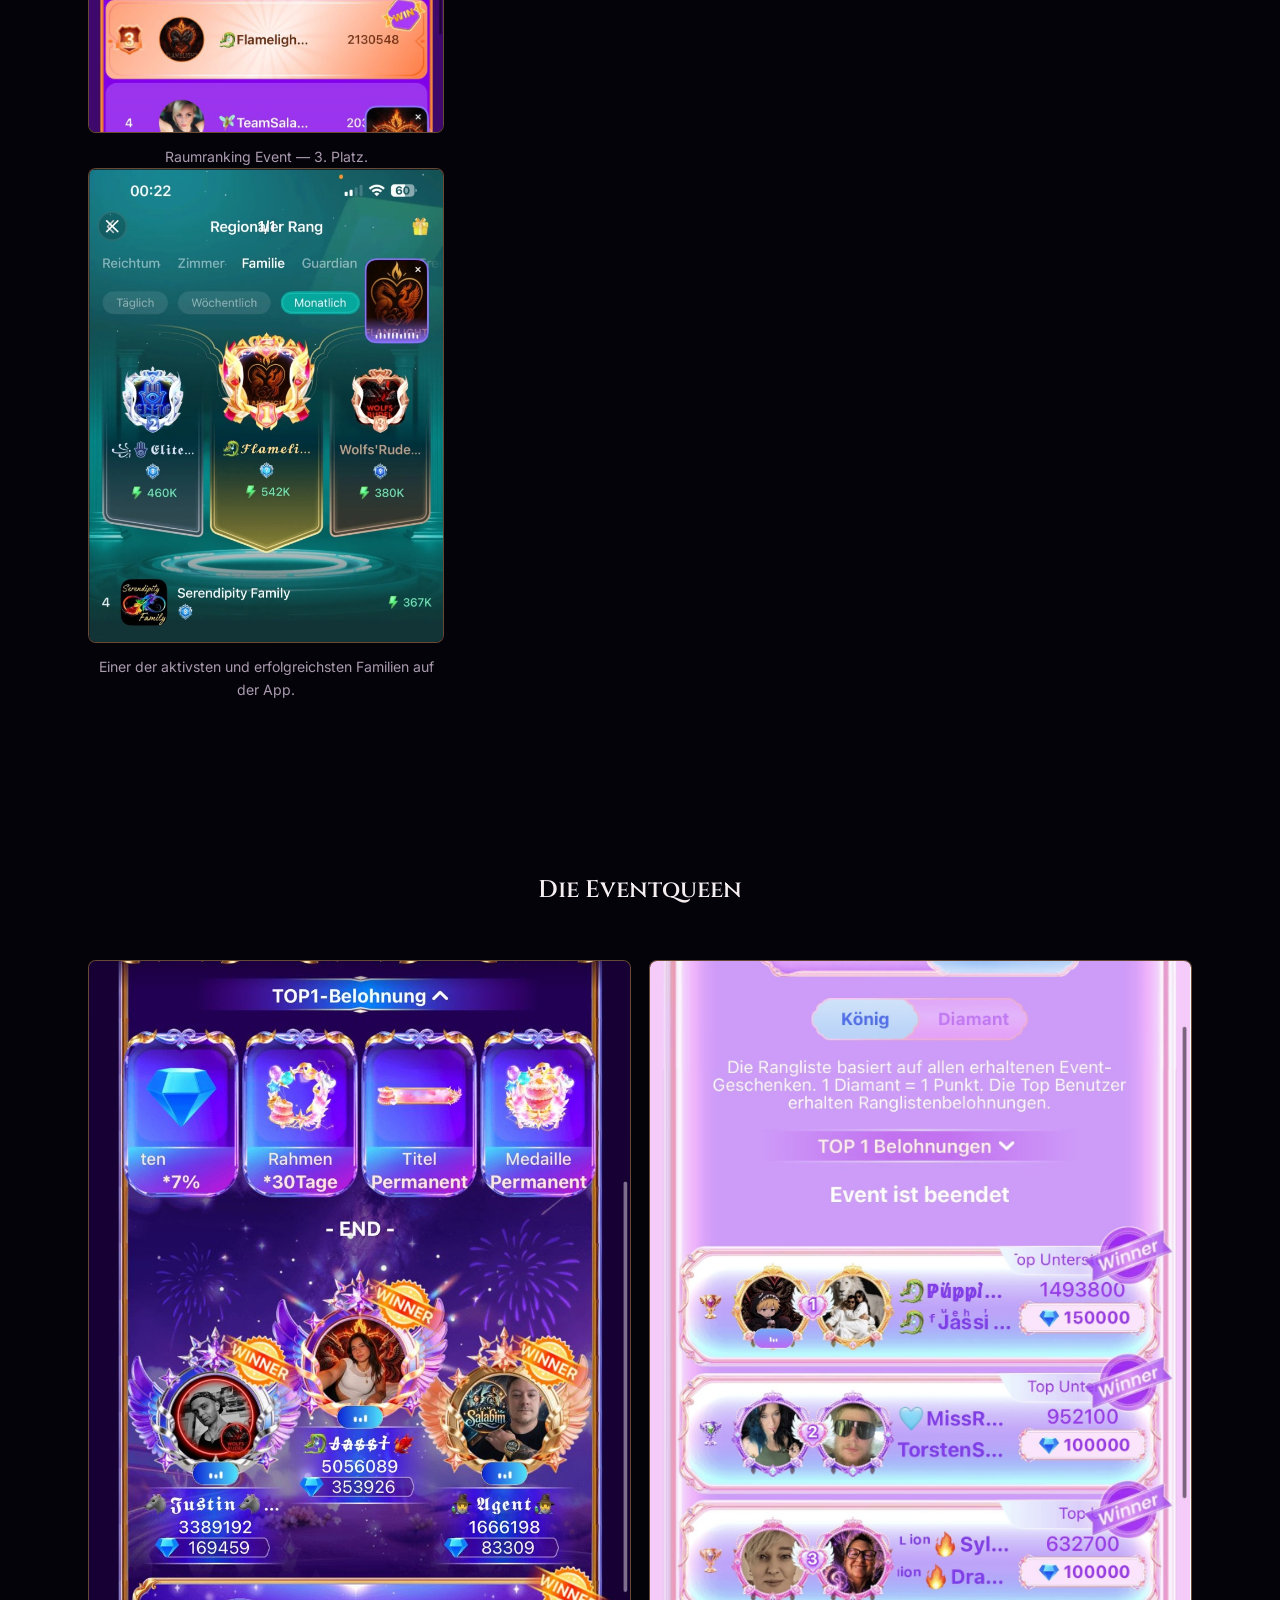
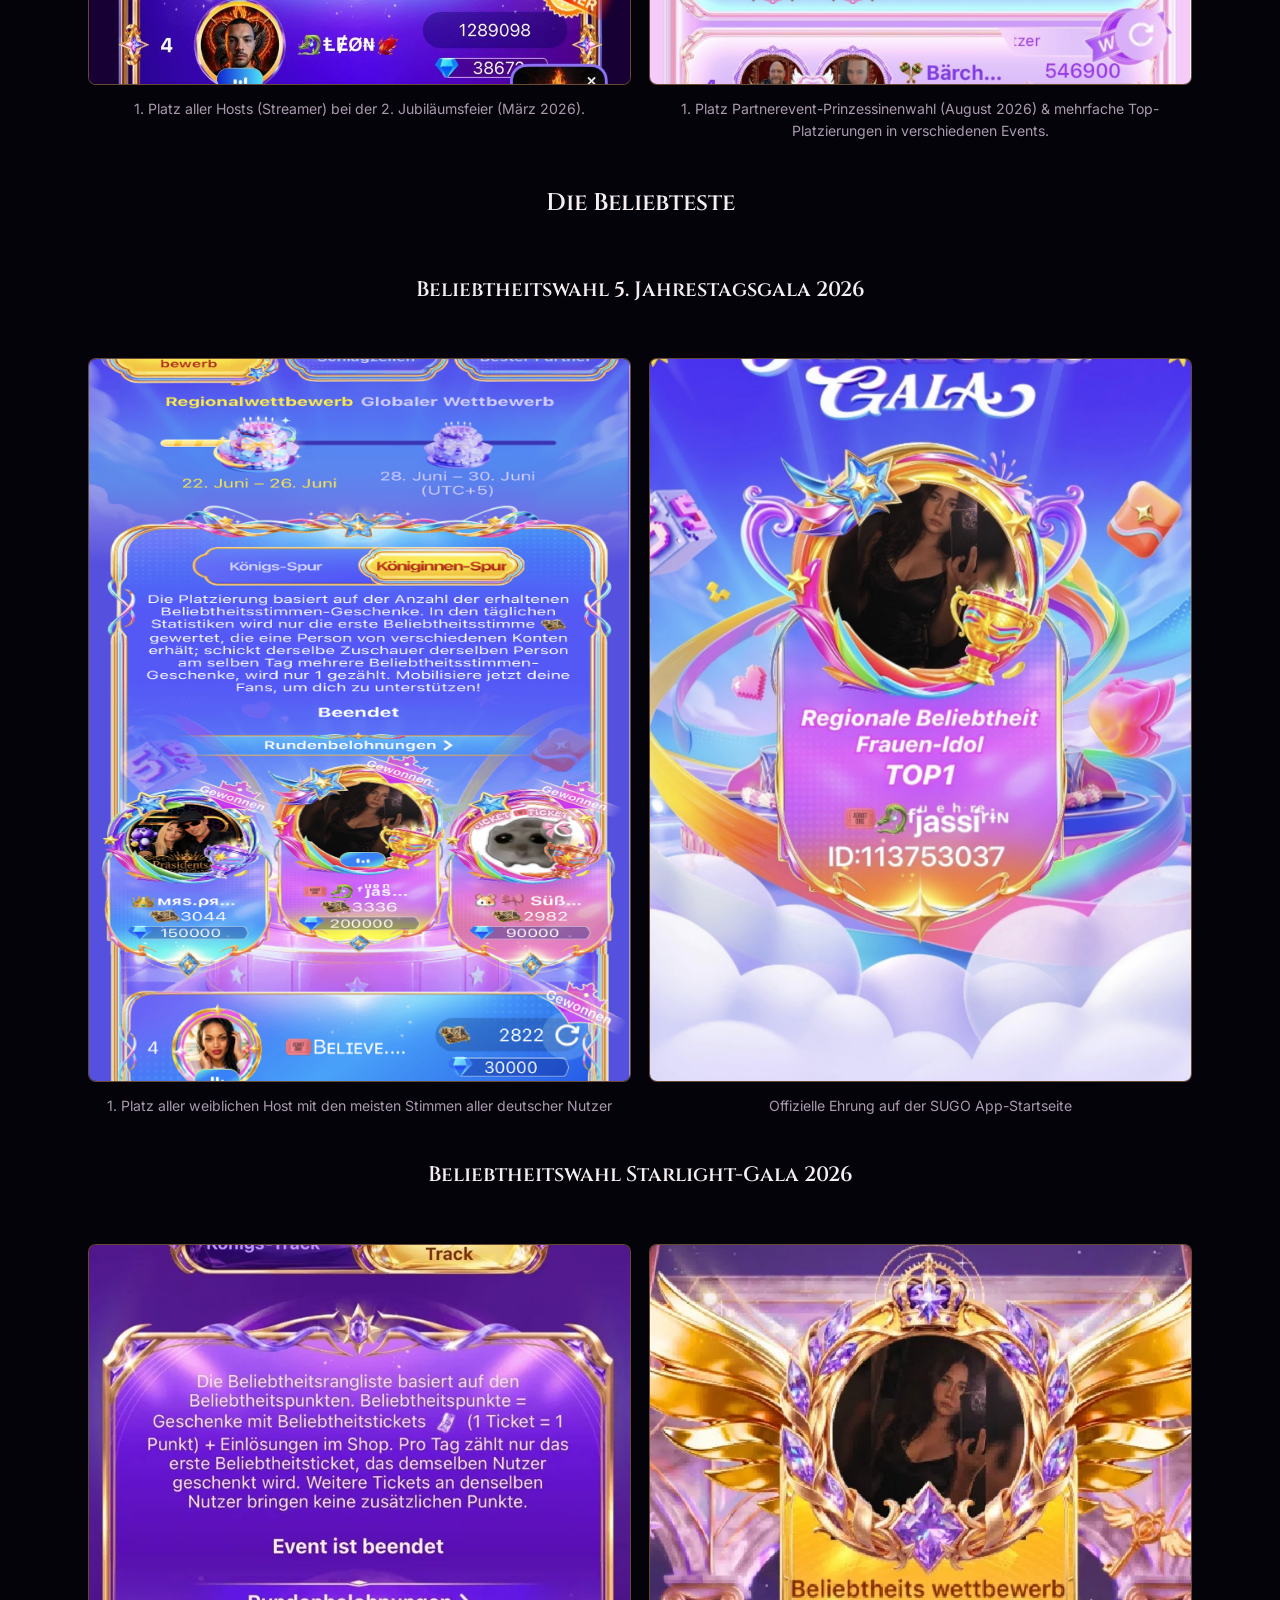
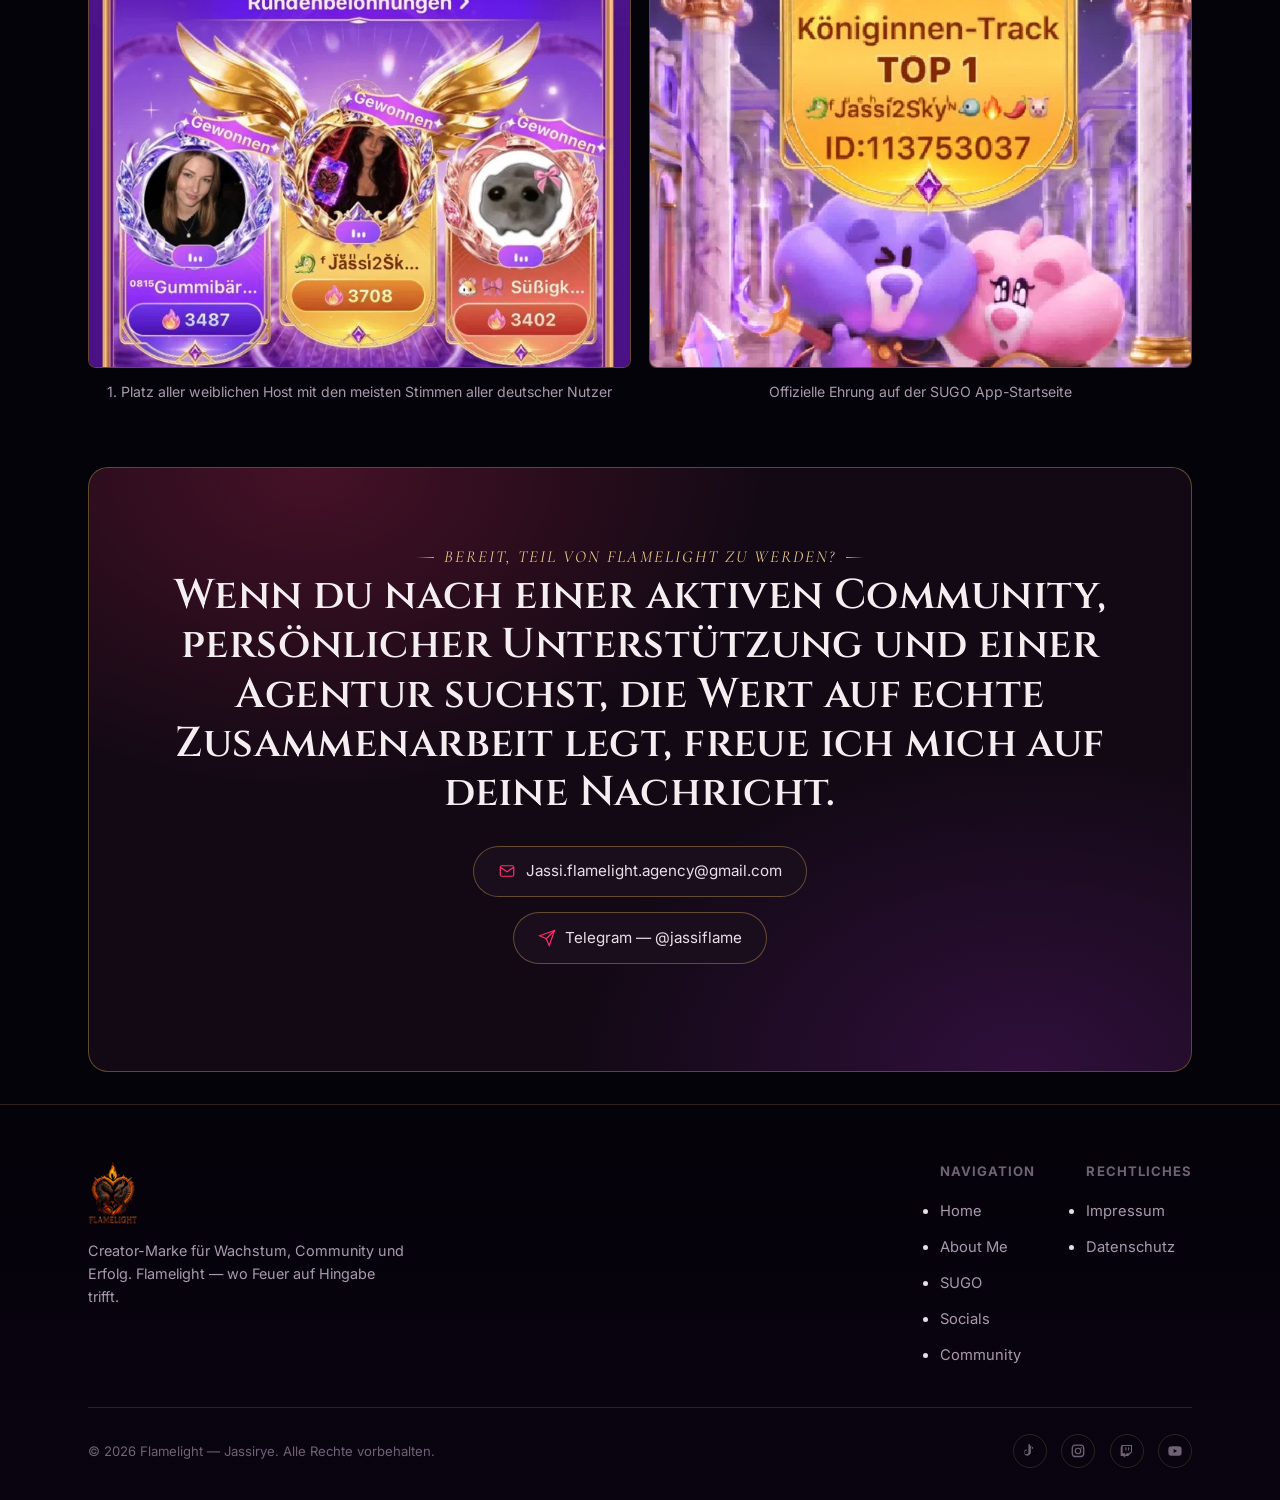
==== commit 8f1b3a3f: "Update about.html" ====
--- a/about.html
+++ b/about.html
@@ -222,12 +222,6 @@
           </div>
         <div class="gallery-3 reveal">
           <div>
-             <div class="gallery-item has-image">
-              <img src="assets/about-familie-1.jpg" alt="Familiengruppe in den Top 3 der DACH-Region, beste Platzierung 1. Platz" loading="lazy">
-            </div>
-            <p style="margin-top:0.8rem;text-align:center;color:var(--ink-dim);font-size:0.88rem;">Einer der aktivsten und erfolgreichsten Familien auf der App.</p>
-          </div>
-          </div>
             <div class="gallery-item has-image">
               <img src="assets/about-raum-1.jpg" alt="Streamingzimmer in den Top 3 der DACH-Region" loading="lazy">
             </div>
@@ -243,6 +237,13 @@
               <img src="assets/about-familie-1.jpg" alt="Familiengruppe in den Top 3 der DACH-Region, beste Platzierung 1. Platz" loading="lazy">
             </div>
             <p style="margin-top:0.8rem;text-align:center;color:var(--ink-dim);font-size:0.88rem;">Einer der aktivsten und erfolgreichsten Familien auf der App.</p>
+          </div>
+          </div>
+            <div class="gallery-item has-image">
+              <img src="assets/about-familie-1.jpg" alt="Familiengruppe in den Top 3 der DACH-Region, beste Platzierung 1. Platz" loading="lazy">
+            </div>
+            <p style="margin-top:0.8rem;text-align:center;color:var(--ink-dim);font-size:0.88rem;">Einer der aktivsten und erfolgreichsten Familien auf der App.</p>
+          </div>
           </div>
       </section>
         
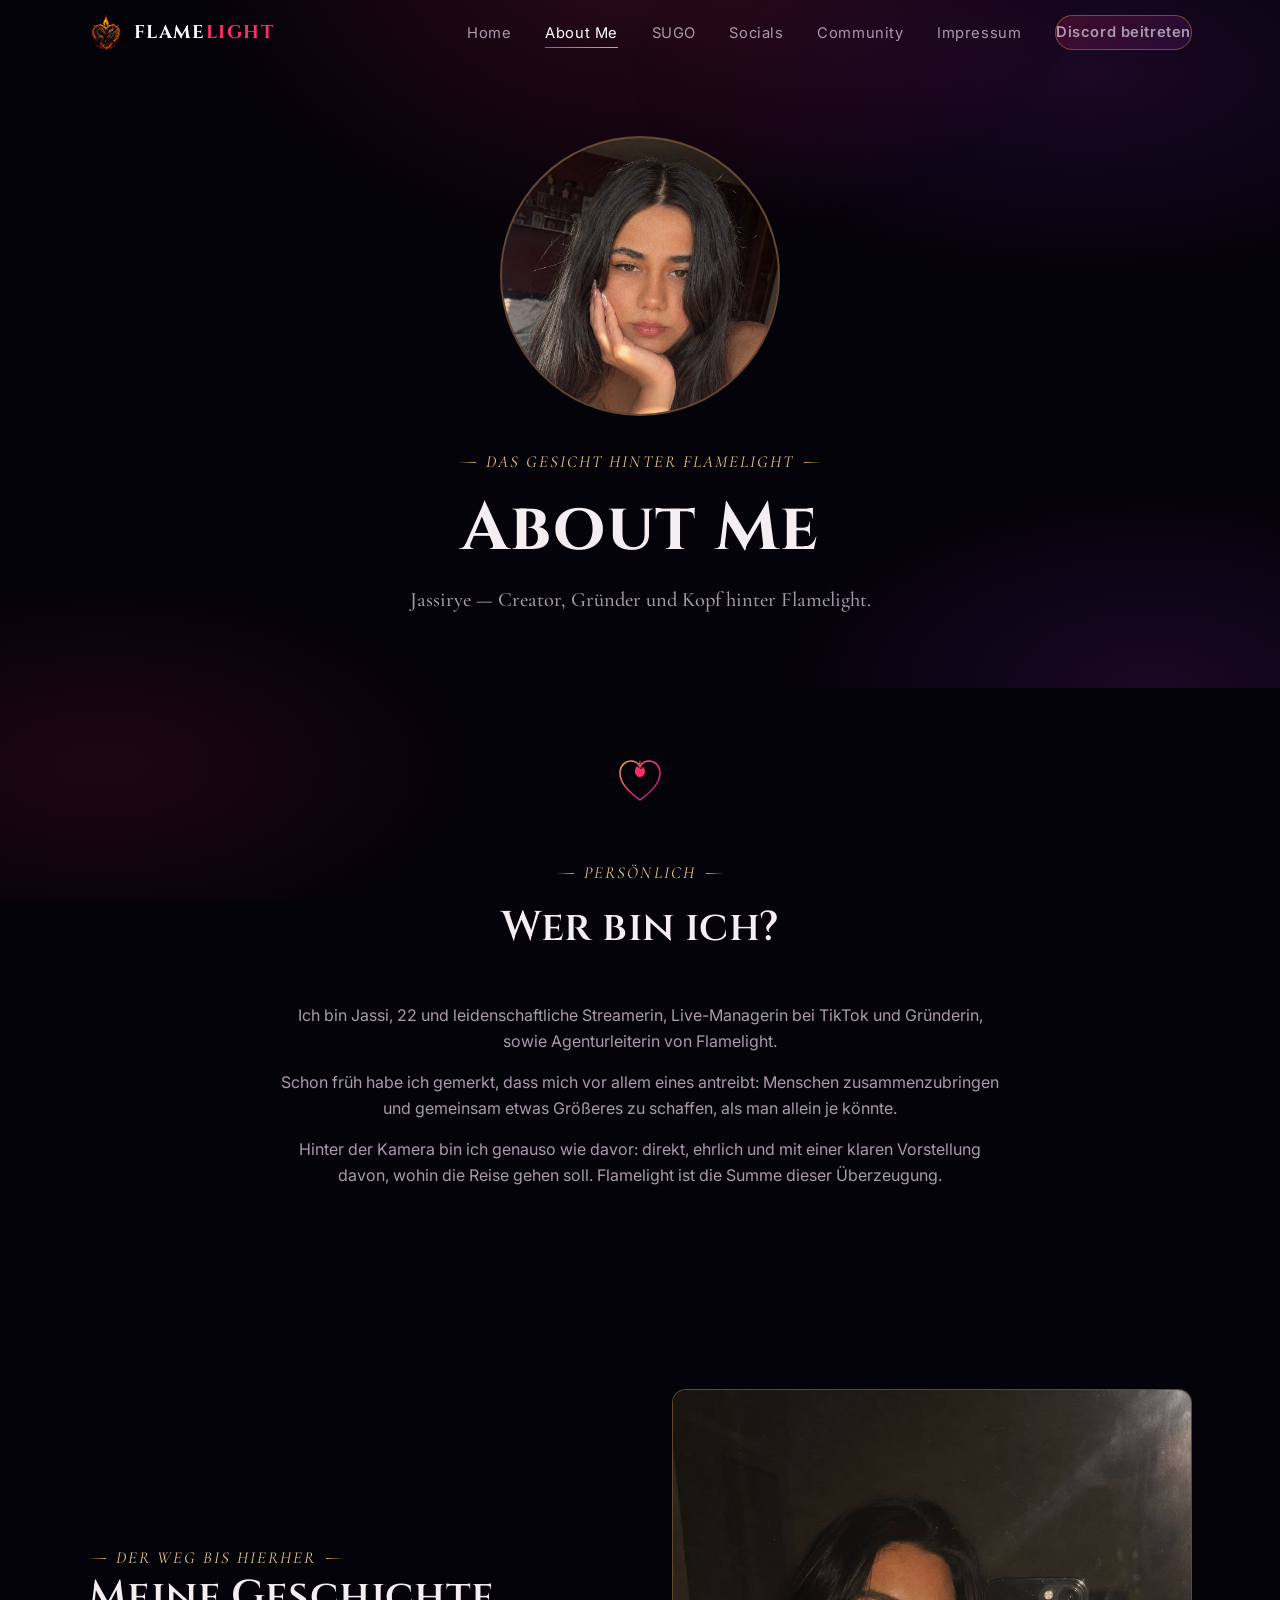
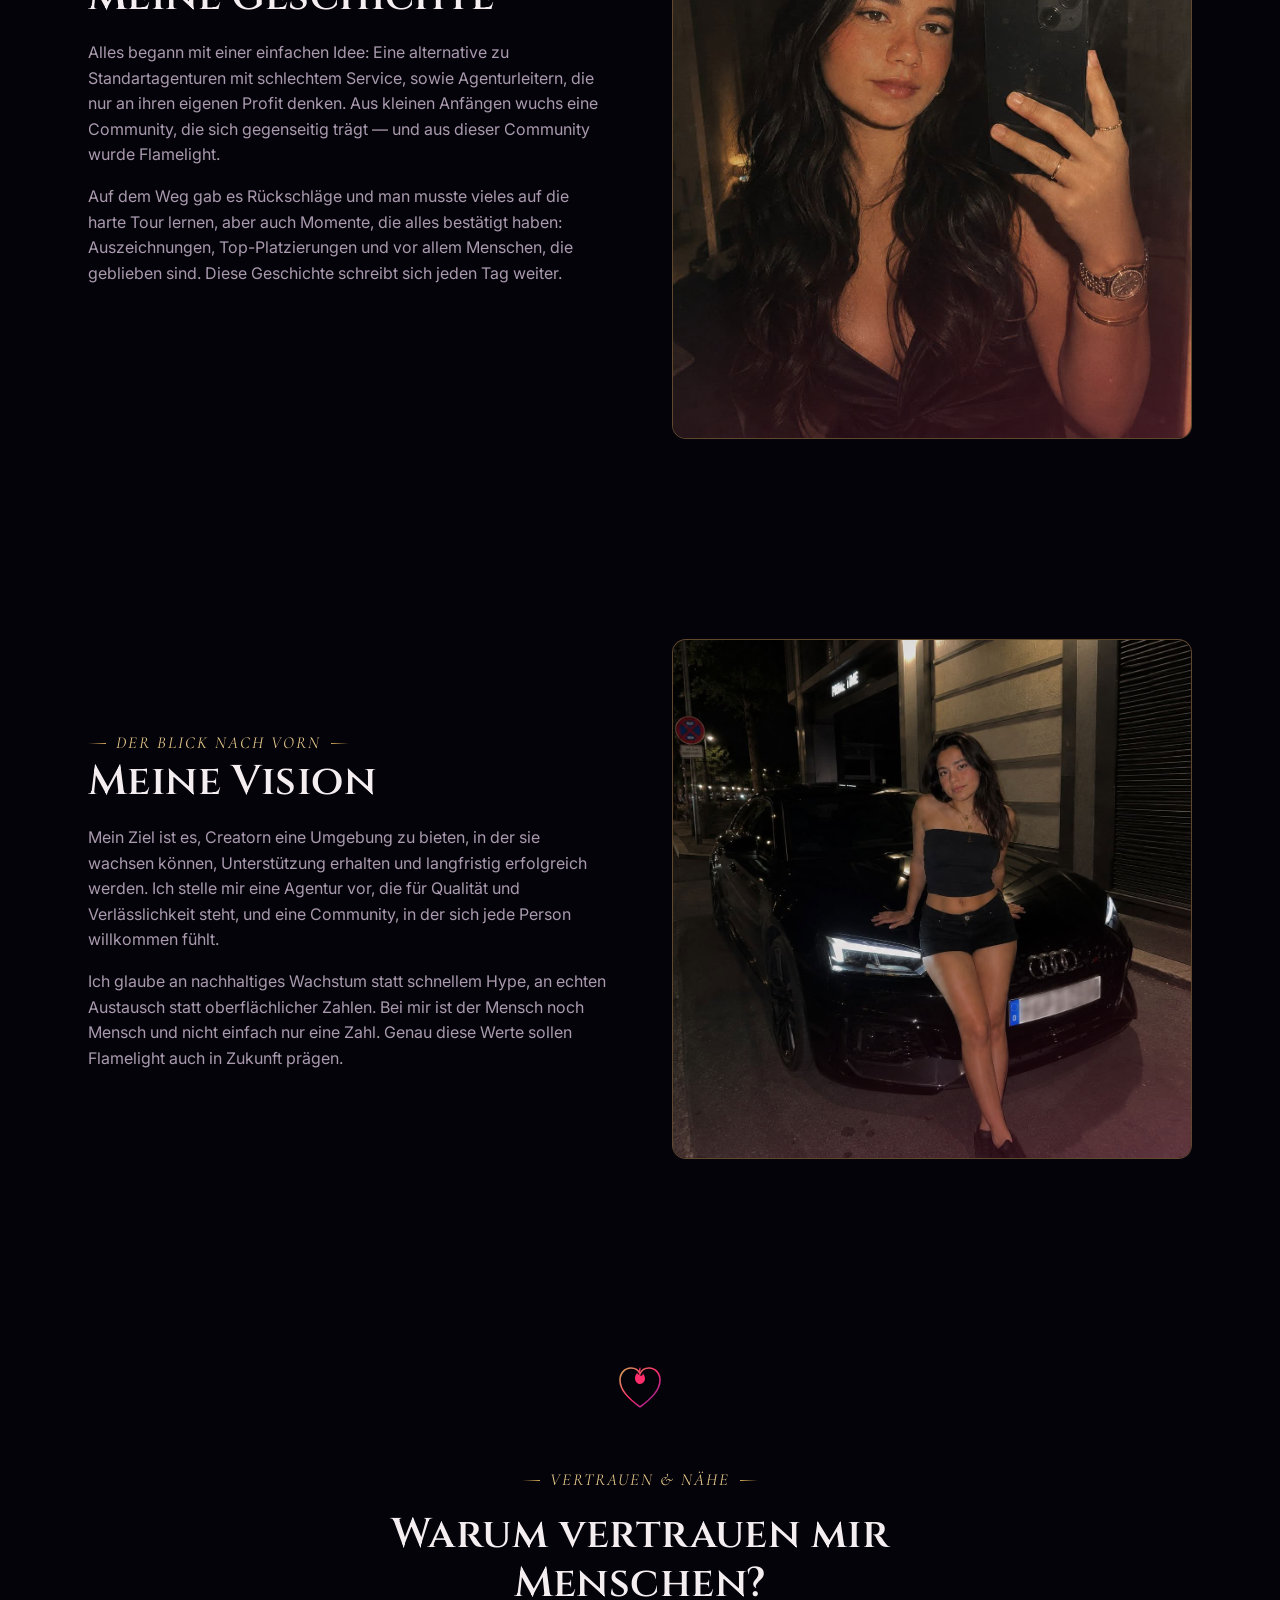
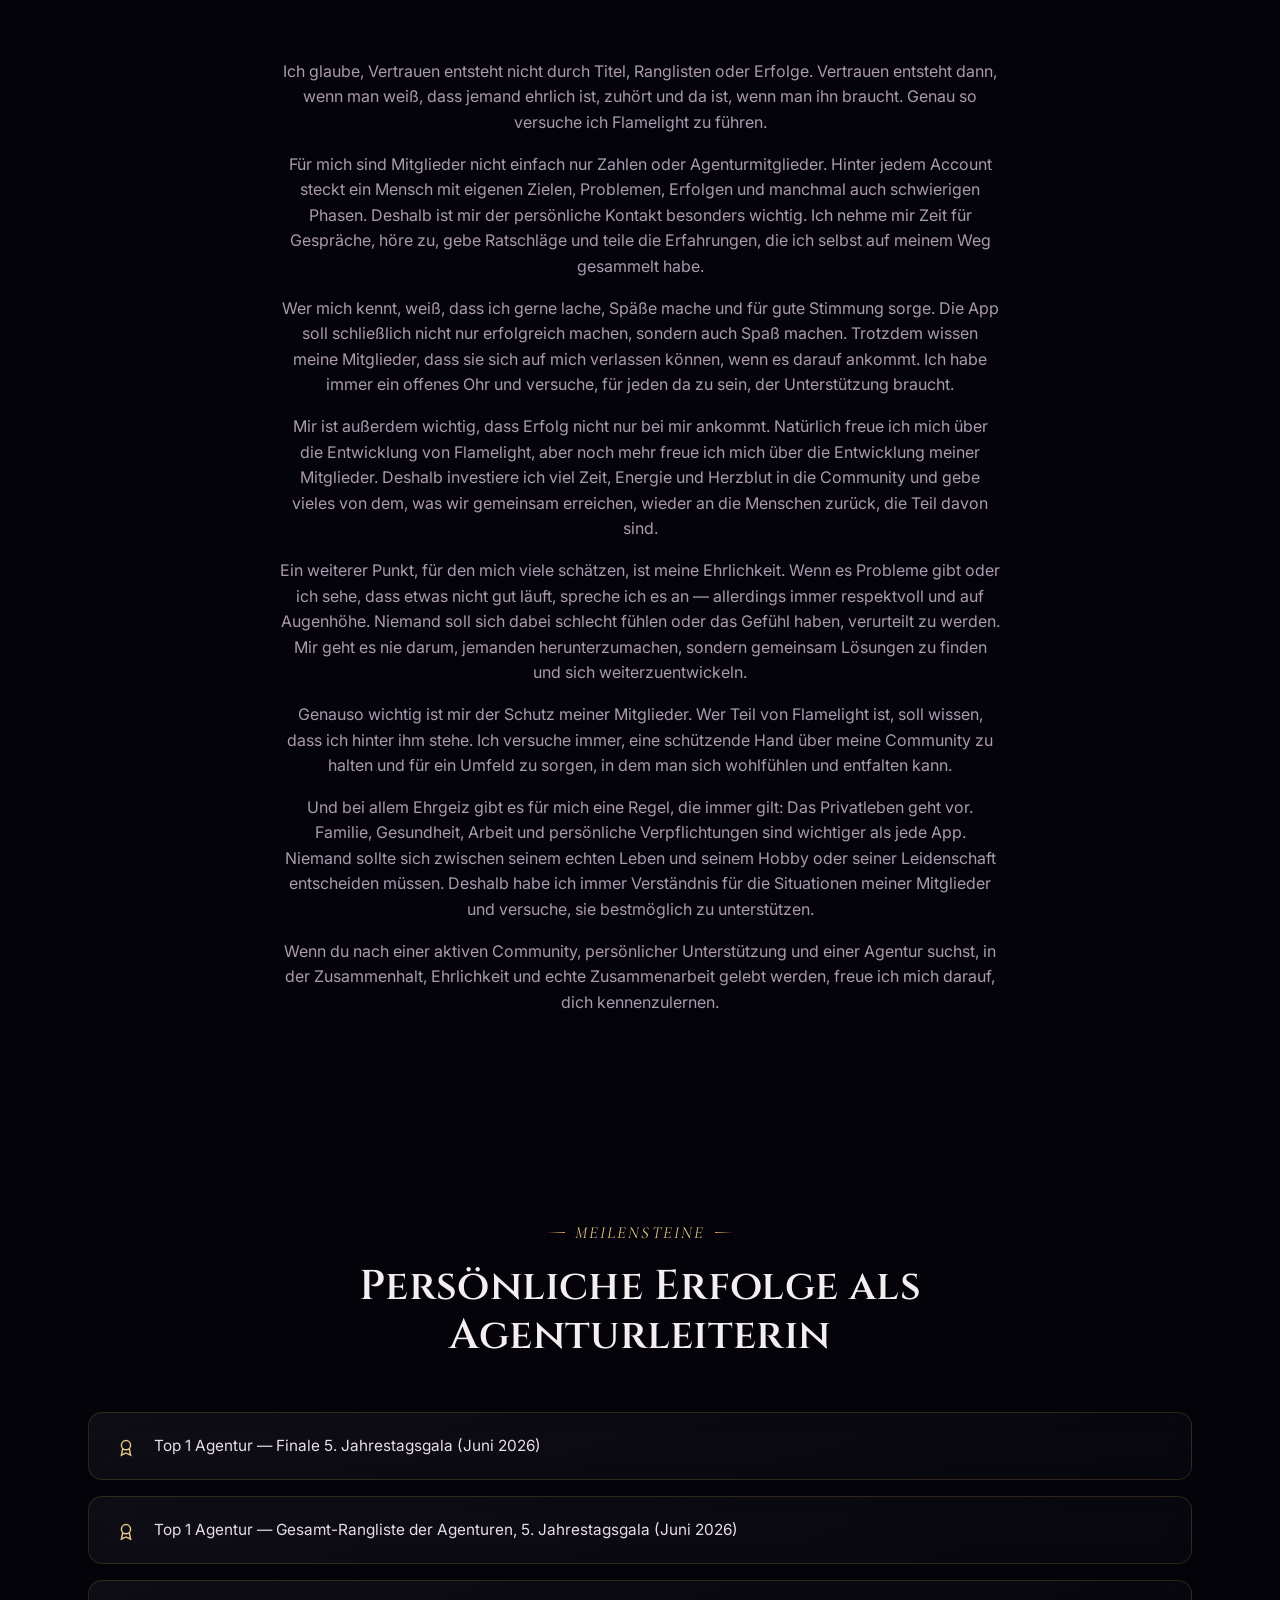
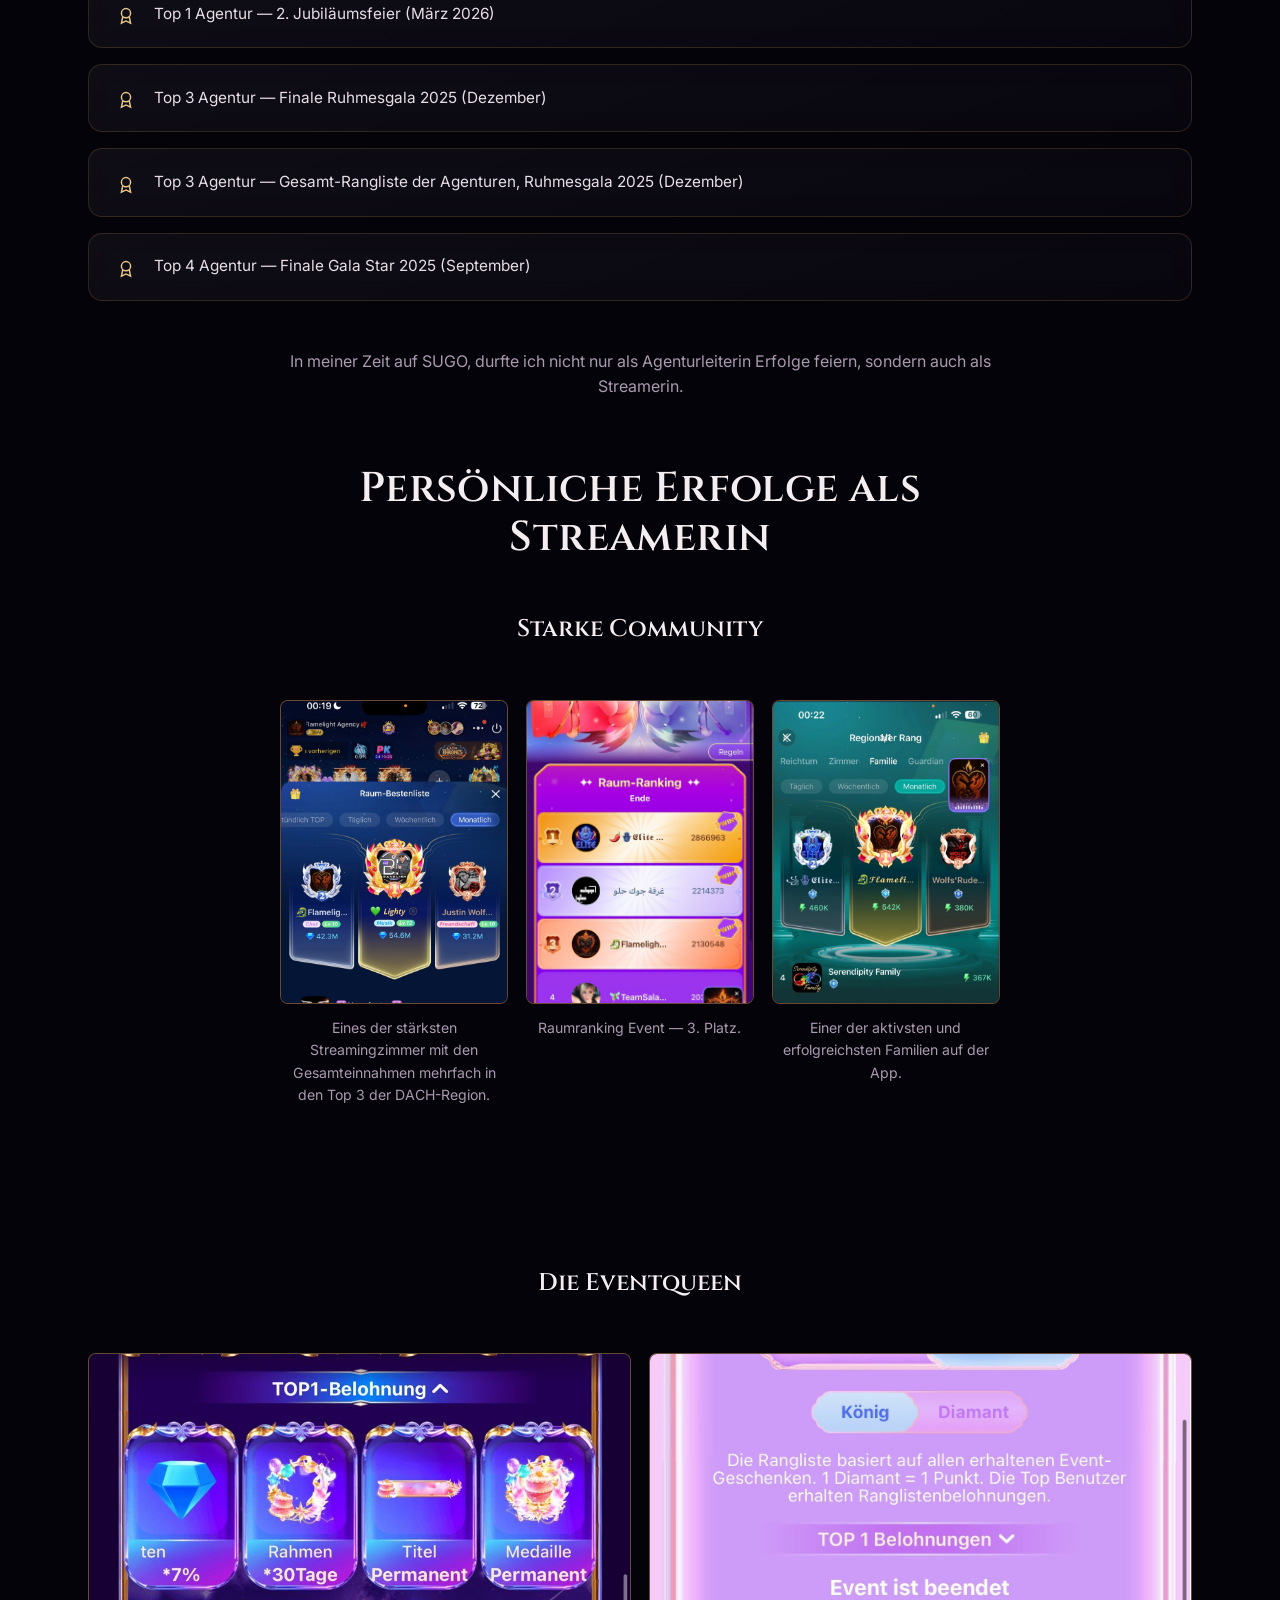
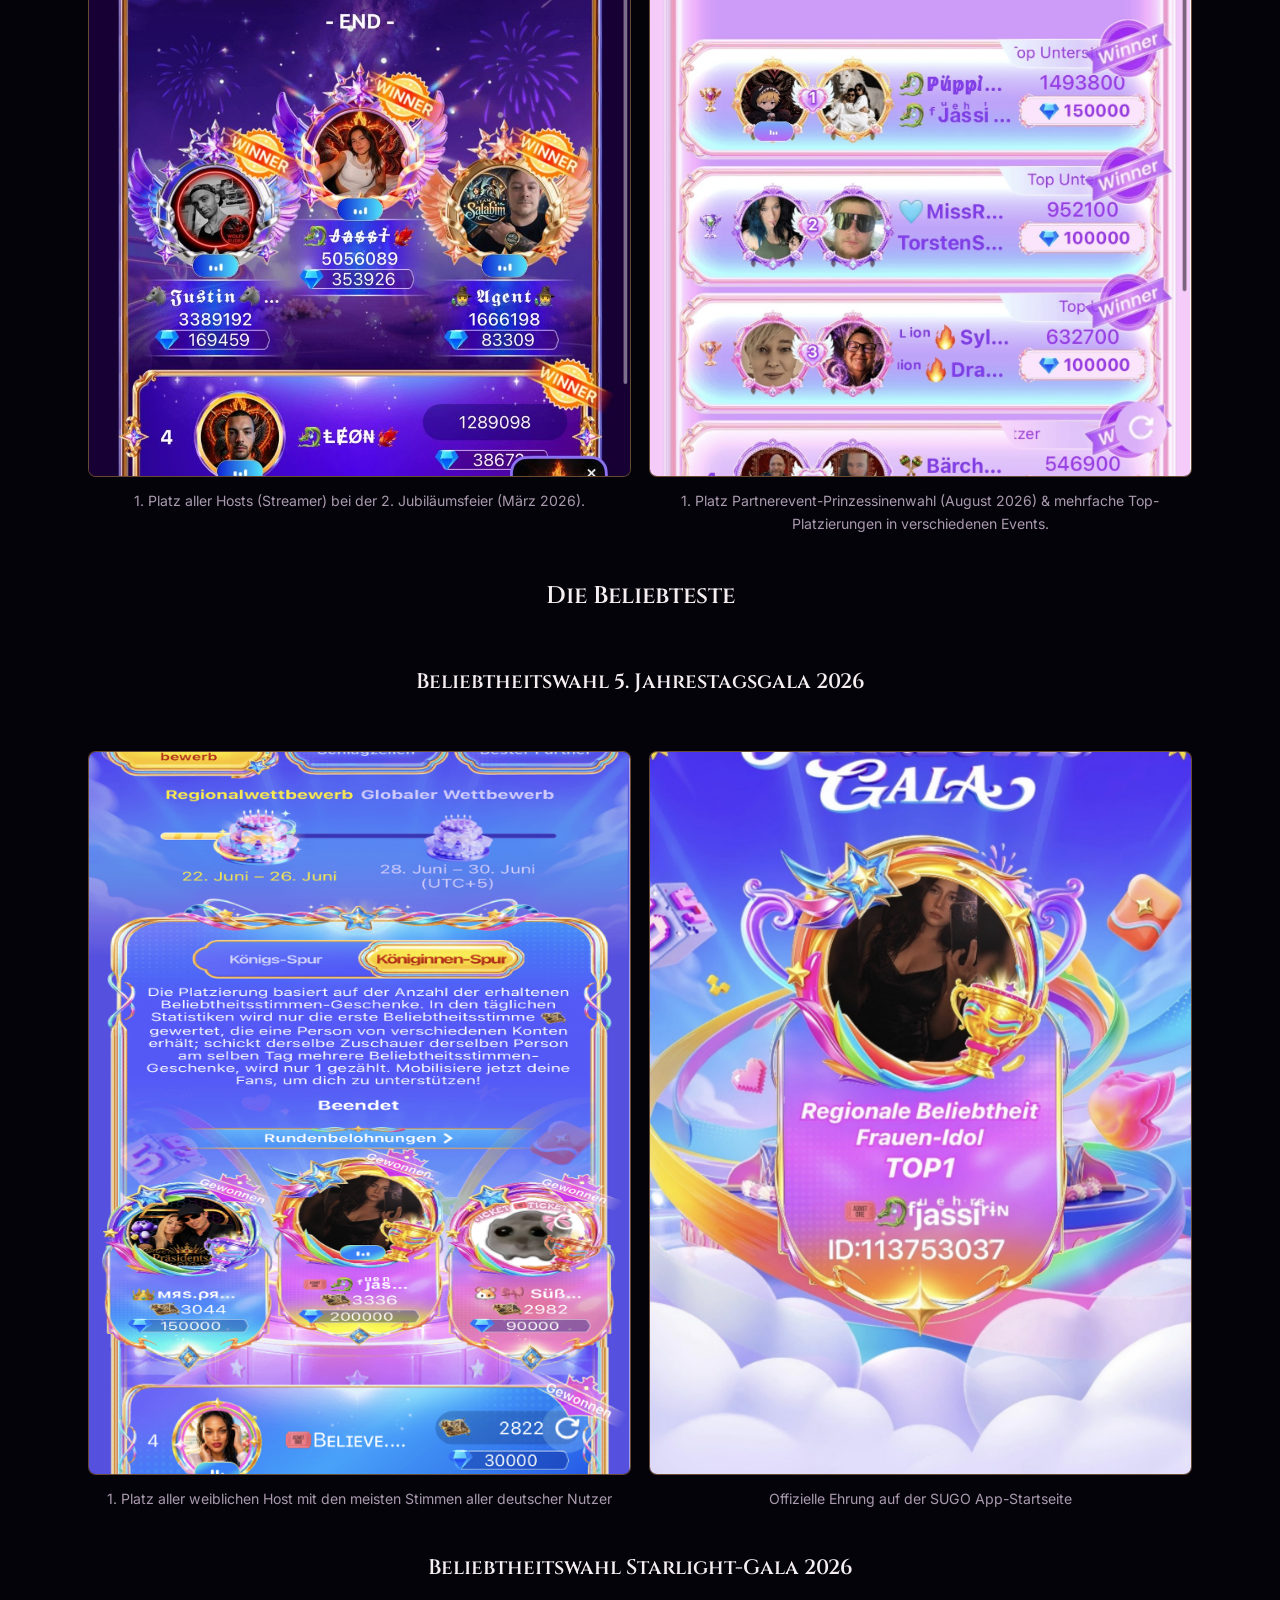
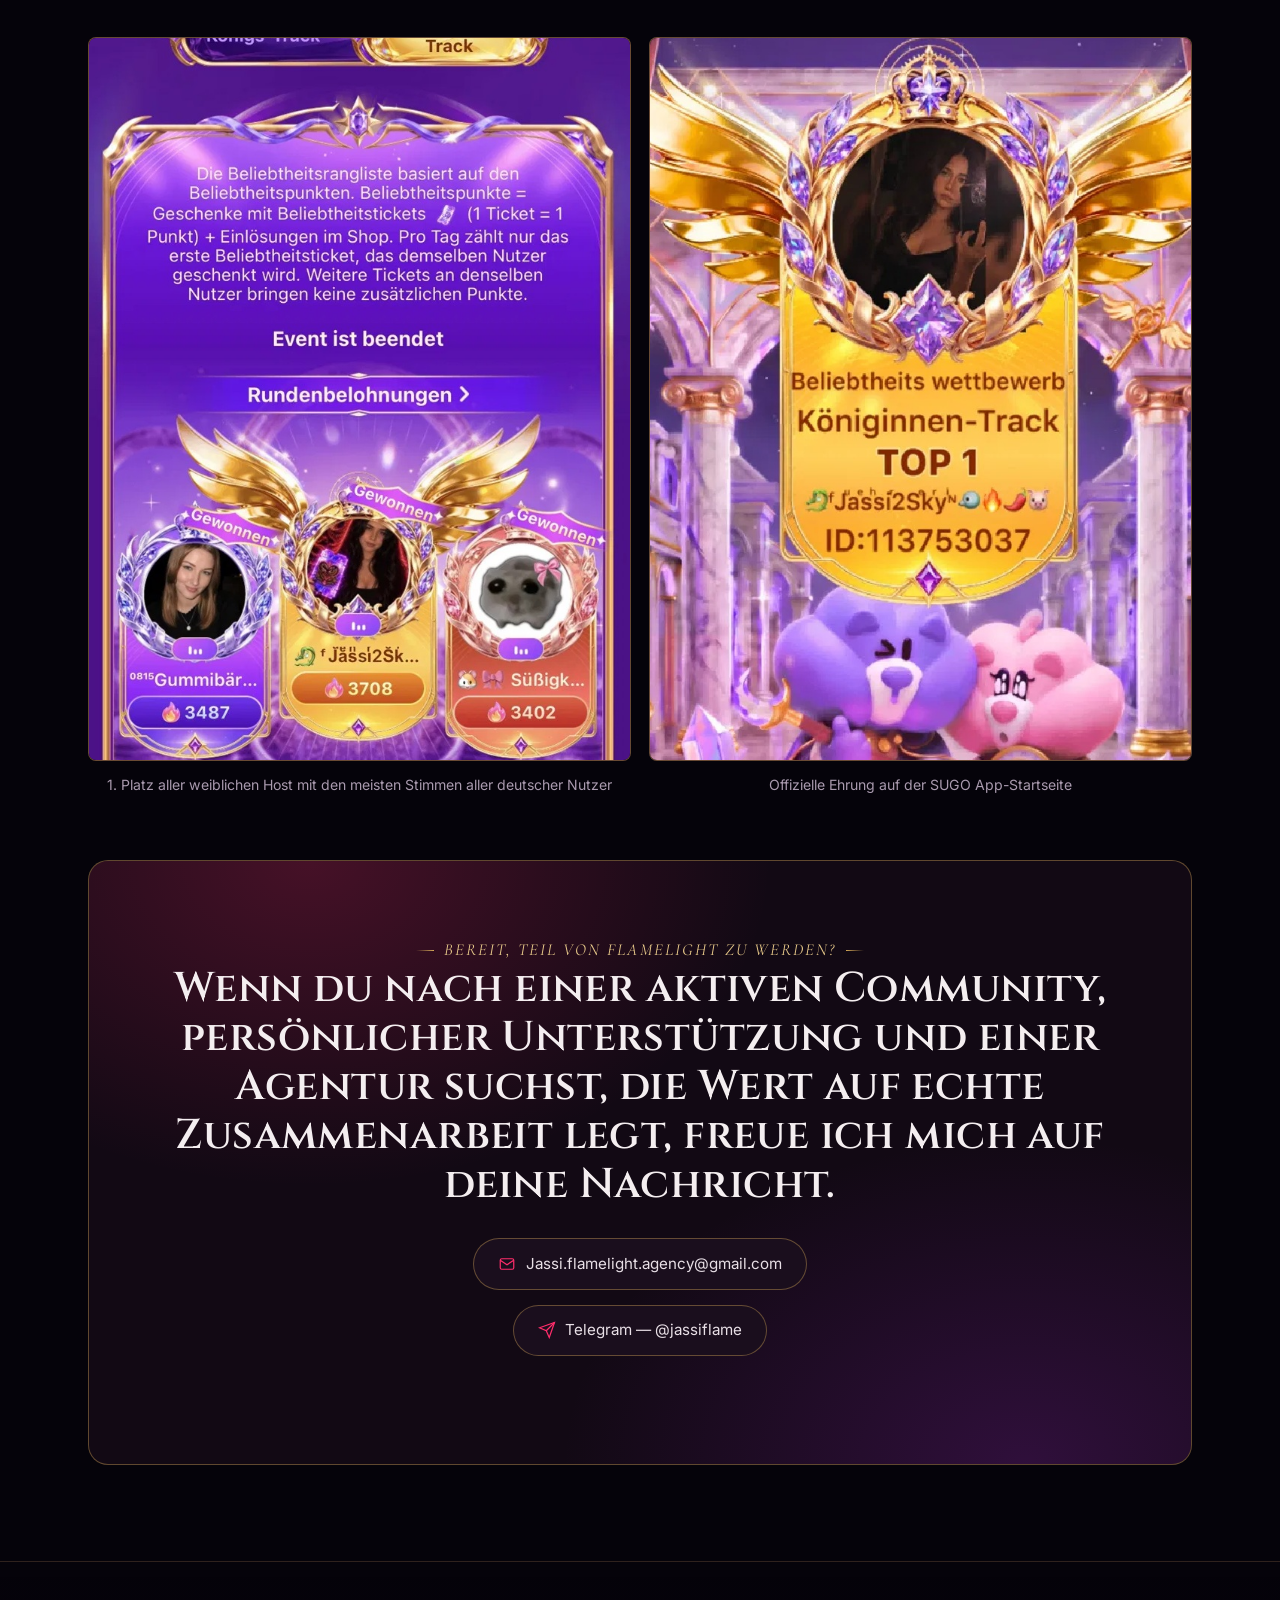
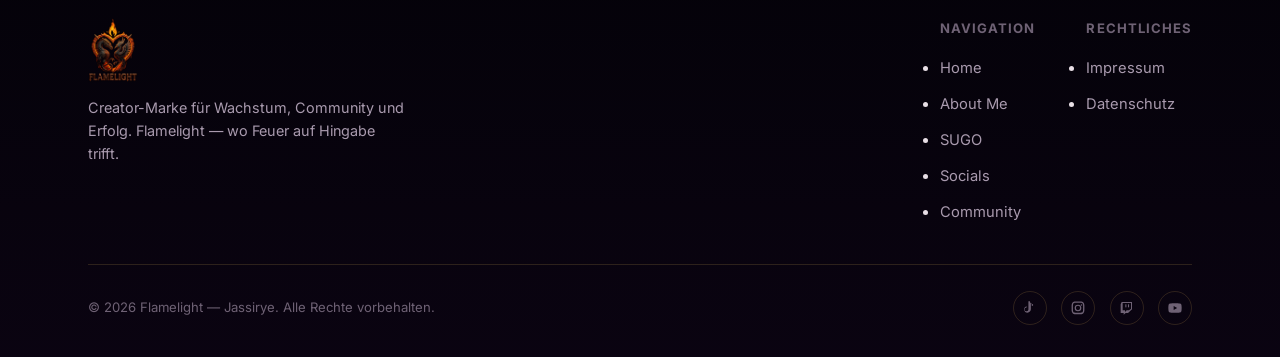
==== commit 111385b0: "Update about.html" ====
--- a/about.html
+++ b/about.html
@@ -213,19 +213,19 @@
         
         <!-- ================= Community ERFOLGE ================= -->
         <section class="section-tight">
-                   <div class="section-head reveal">
+          <div class="section-head reveal">
             <h2>Persönliche Erfolge als Streamerin</h2>
-          </div>
         
-          <div class="section-head reveal" style="margin-top:3rem;">
-            <h3>Starke Community</h3>
-          </div>
+         <div class="section-head reveal" style="margin-top:3rem;">
+          <h3>Starke Community</h3>
+        </div>
         <div class="gallery-3 reveal">
           <div>
             <div class="gallery-item has-image">
               <img src="assets/about-raum-1.jpg" alt="Streamingzimmer in den Top 3 der DACH-Region" loading="lazy">
             </div>
             <p style="margin-top:0.8rem;text-align:center;color:var(--ink-dim);font-size:0.88rem;">Eines der stärksten Streamingzimmer mit den Gesamteinnahmen mehrfach in den Top 3 der DACH-Region.</p>
+          </div>
           <div>
             <div class="gallery-item has-image">
               <img src="assets/about-raum-2.jpg" alt="3. Platz beim Raumranking Event" loading="lazy">
@@ -238,13 +238,7 @@
             </div>
             <p style="margin-top:0.8rem;text-align:center;color:var(--ink-dim);font-size:0.88rem;">Einer der aktivsten und erfolgreichsten Familien auf der App.</p>
           </div>
-          </div>
-            <div class="gallery-item has-image">
-              <img src="assets/about-familie-1.jpg" alt="Familiengruppe in den Top 3 der DACH-Region, beste Platzierung 1. Platz" loading="lazy">
-            </div>
-            <p style="margin-top:0.8rem;text-align:center;color:var(--ink-dim);font-size:0.88rem;">Einer der aktivsten und erfolgreichsten Familien auf der App.</p>
-          </div>
-          </div>
+        </div>
       </section>
         
 
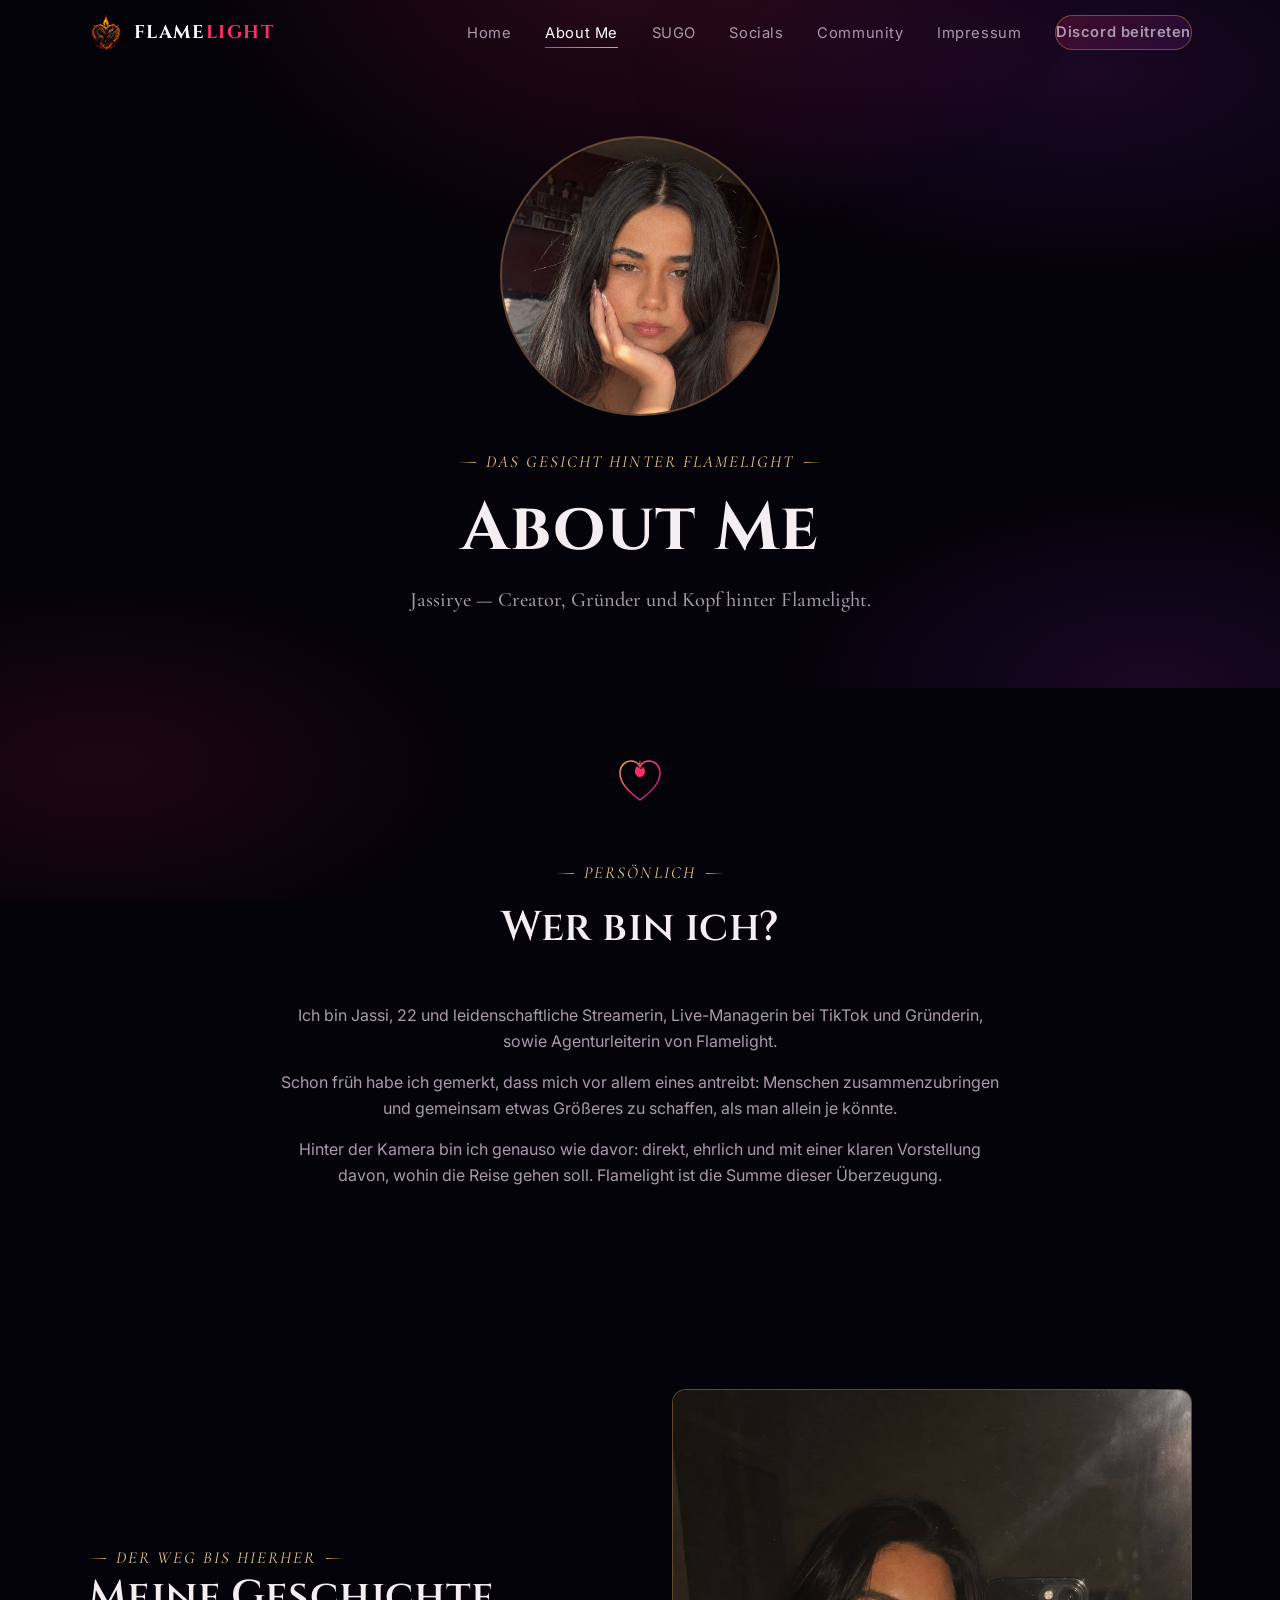
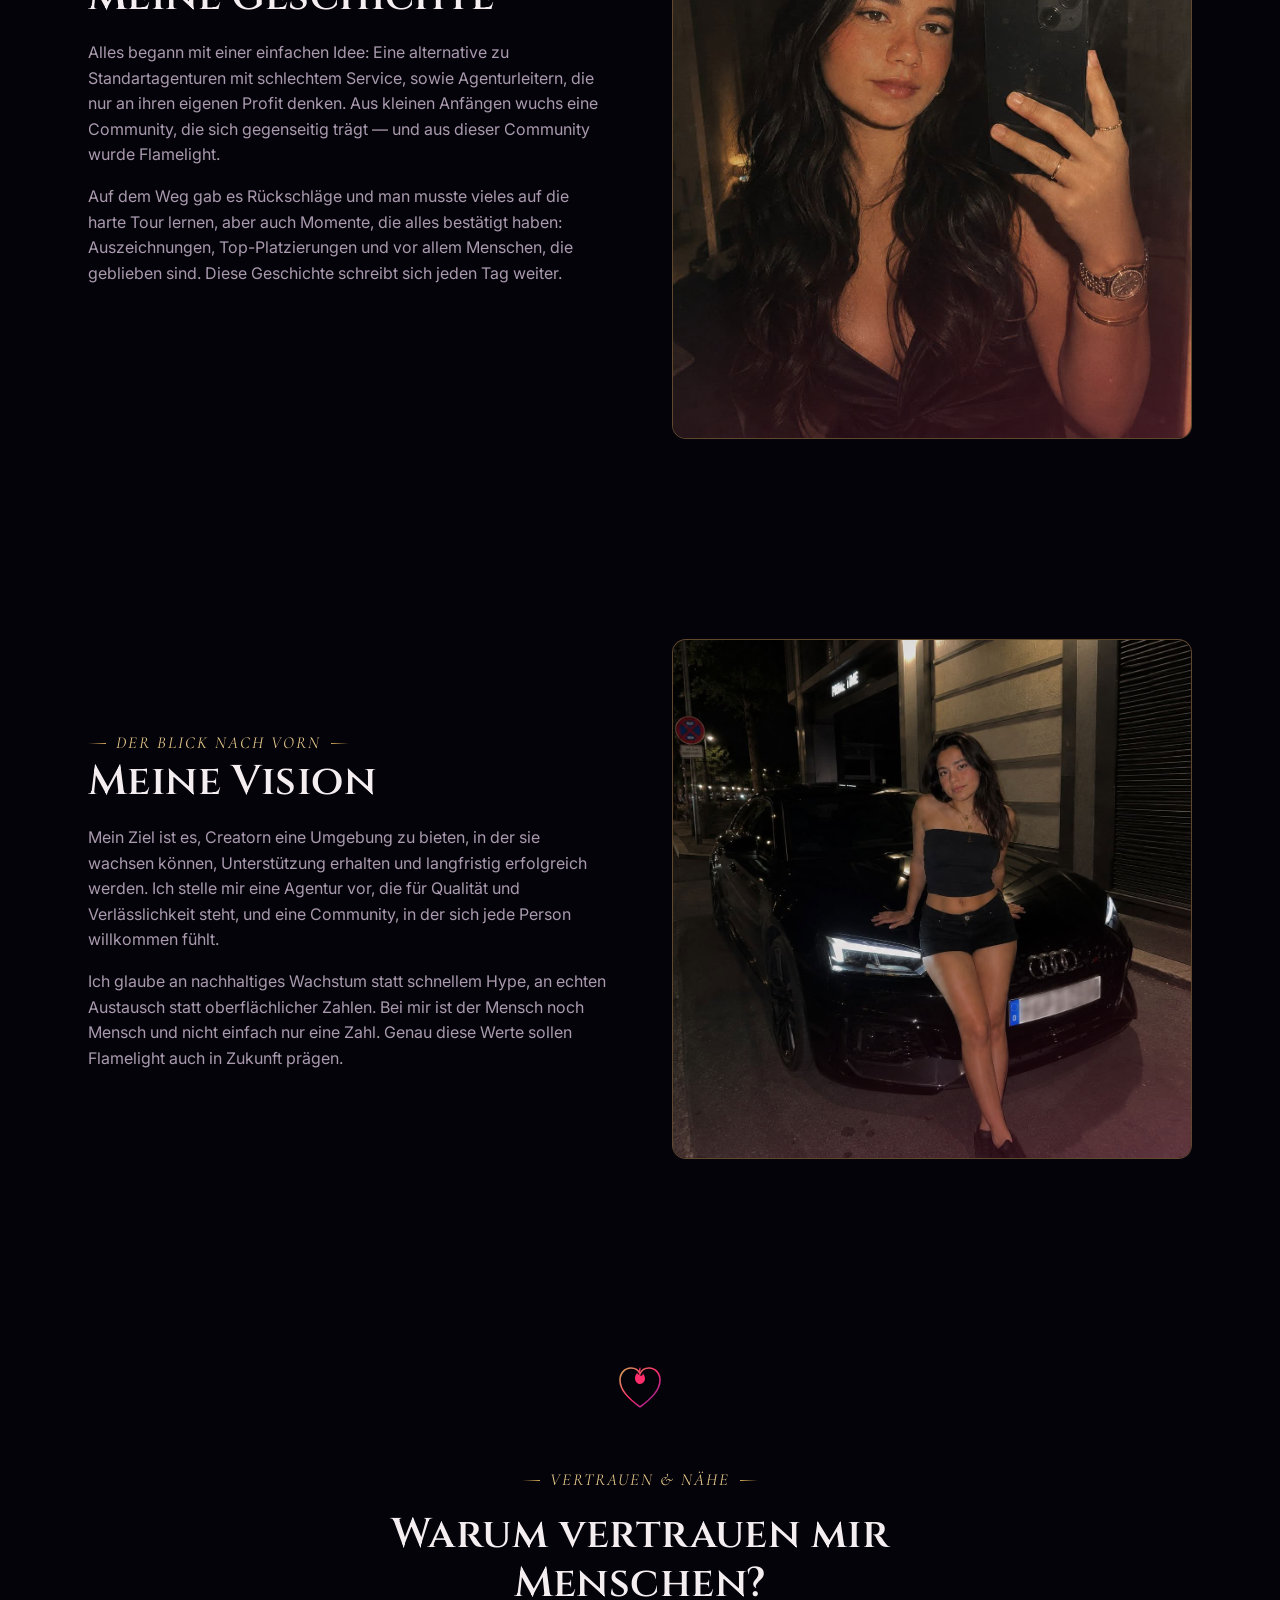
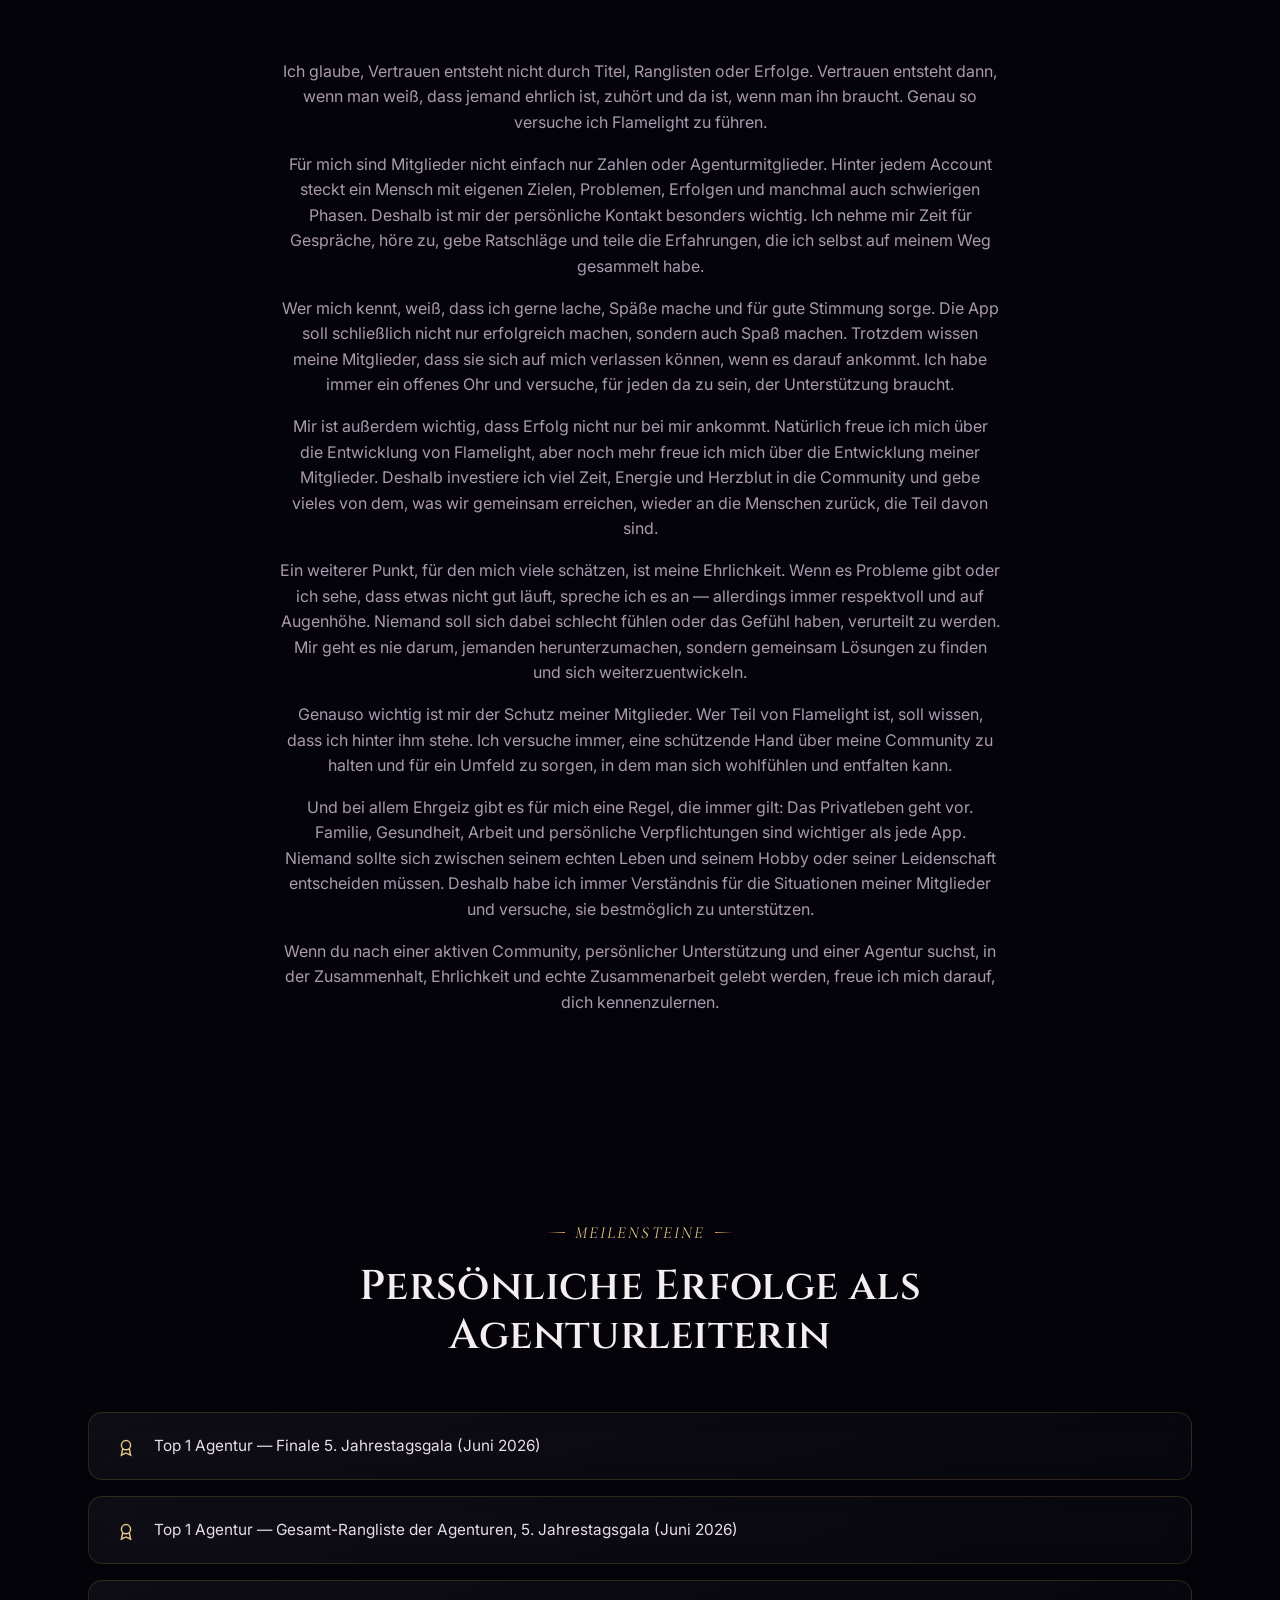
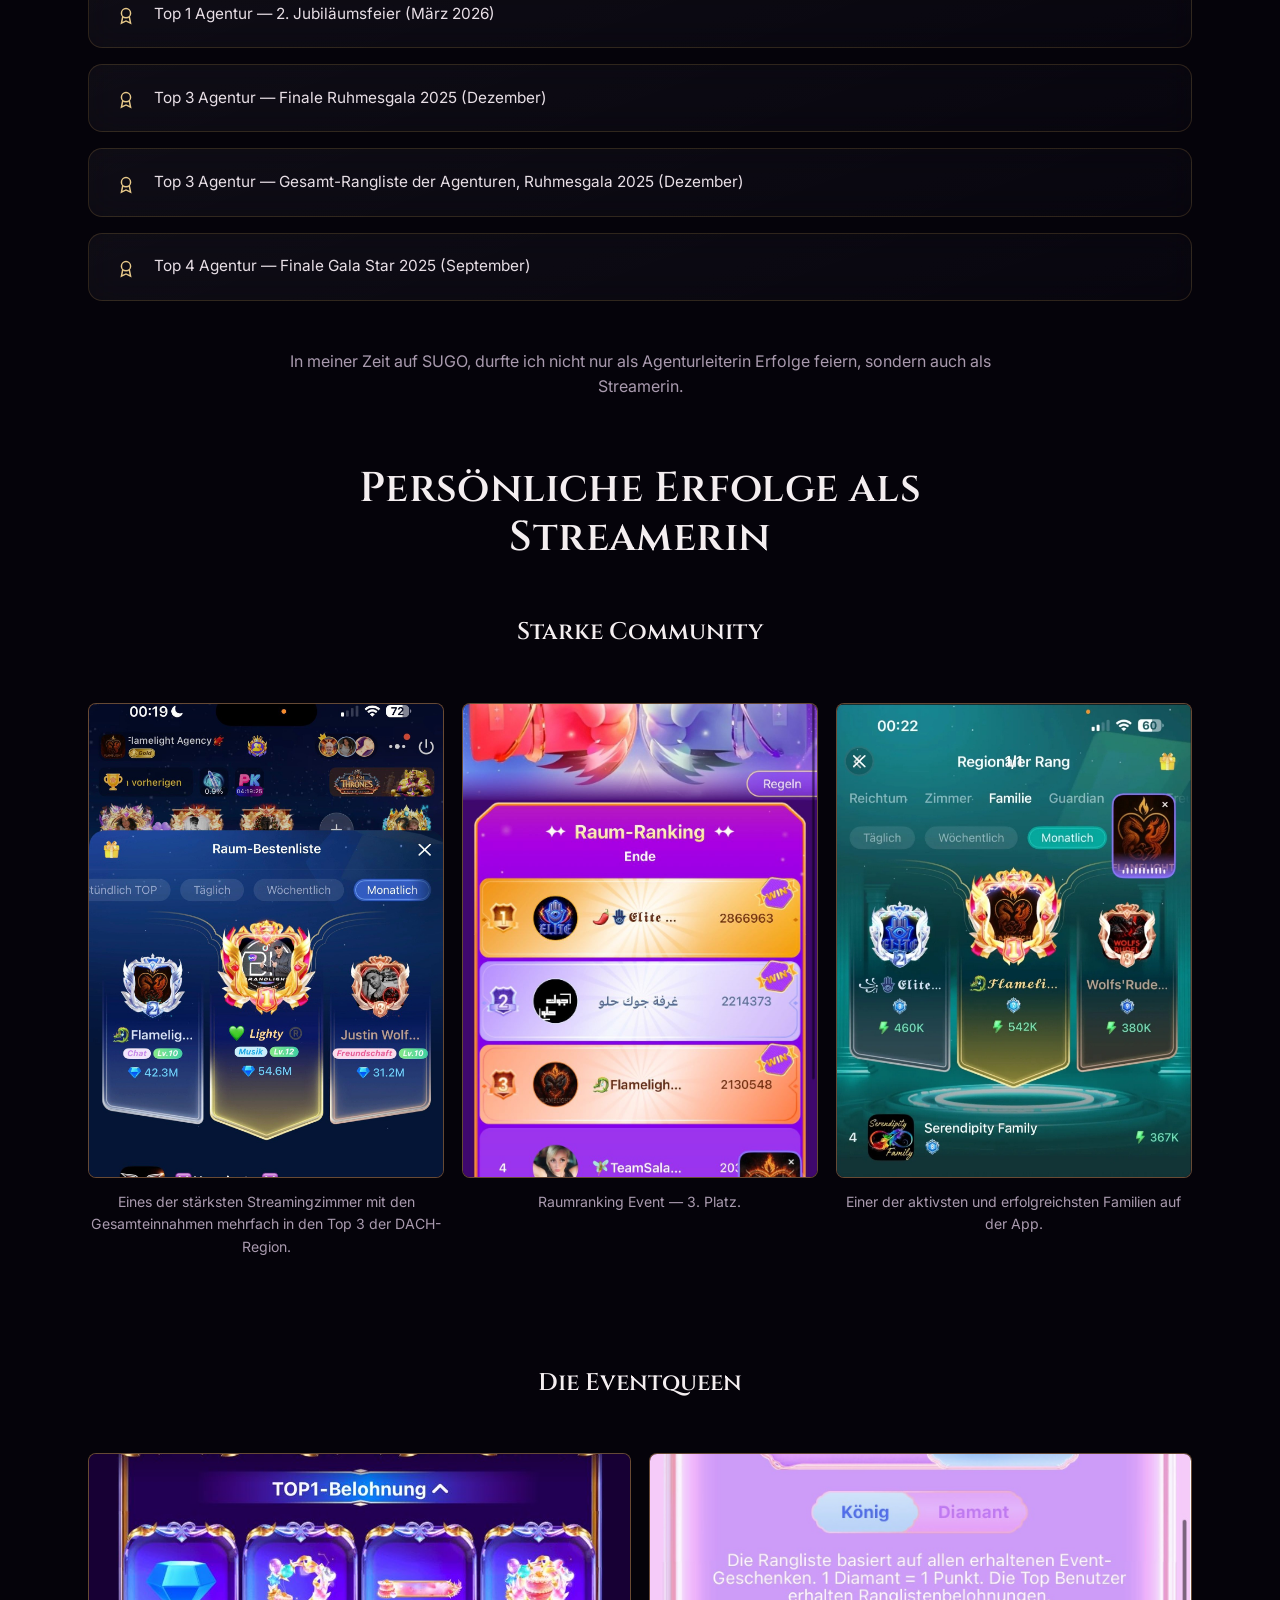
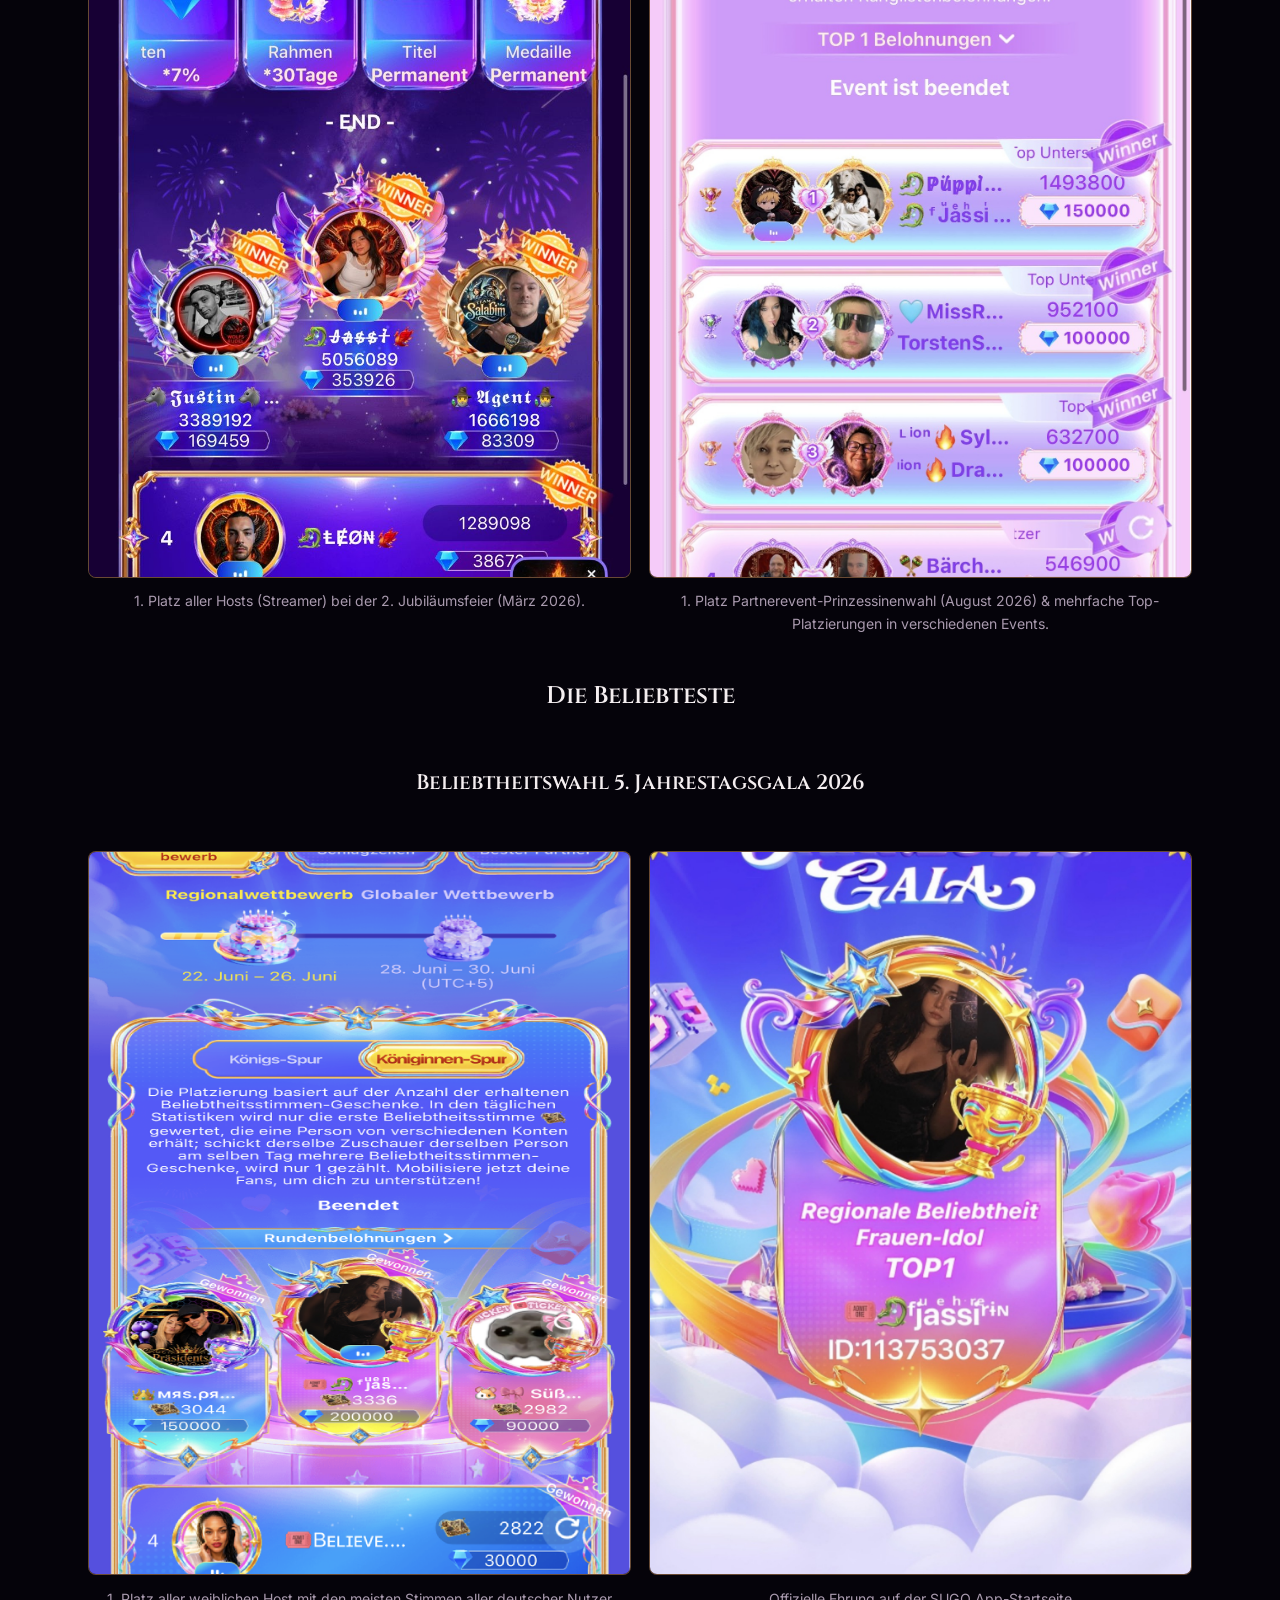
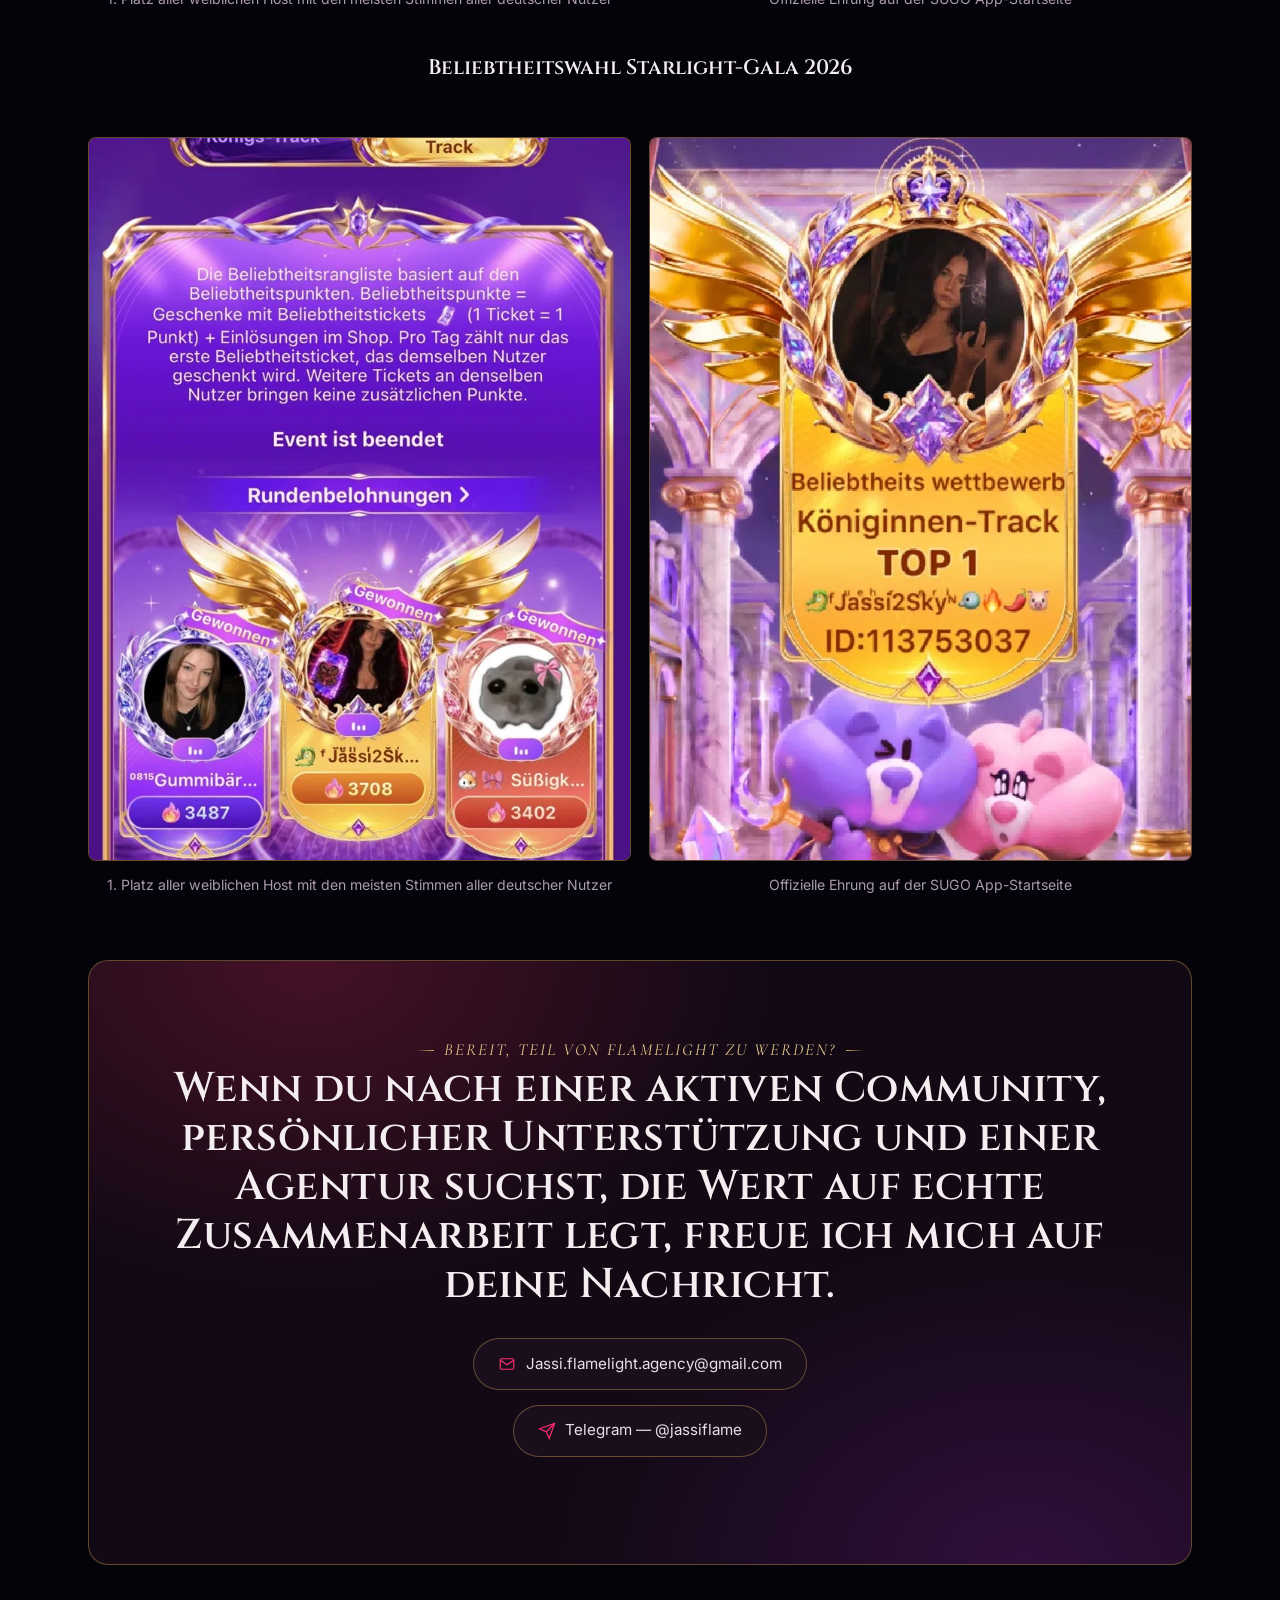
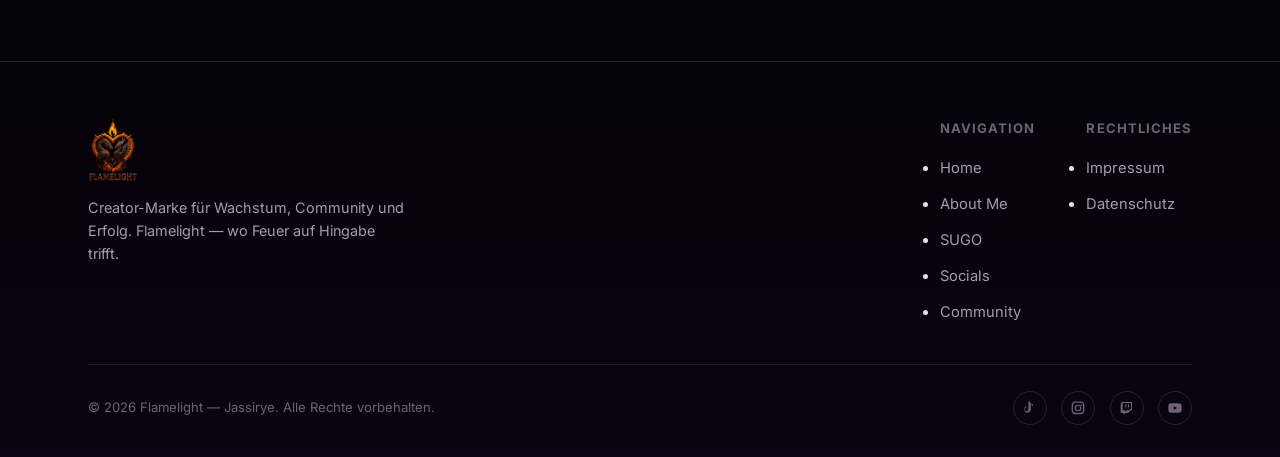
==== commit 5f97f304: "Update about.html" ====
--- a/about.html
+++ b/about.html
@@ -213,12 +213,13 @@
         
         <!-- ================= Community ERFOLGE ================= -->
         <section class="section-tight">
-          <div class="section-head reveal">
+           <div class="section-head reveal">
             <h2>Persönliche Erfolge als Streamerin</h2>
+          </div>
         
-         <div class="section-head reveal" style="margin-top:3rem;">
-          <h3>Starke Community</h3>
-        </div>
+          <div class="section-head reveal" style="margin-top:3rem;">
+            <h3>Starke Community</h3>
+          </div>
         <div class="gallery-3 reveal">
           <div>
             <div class="gallery-item has-image">
